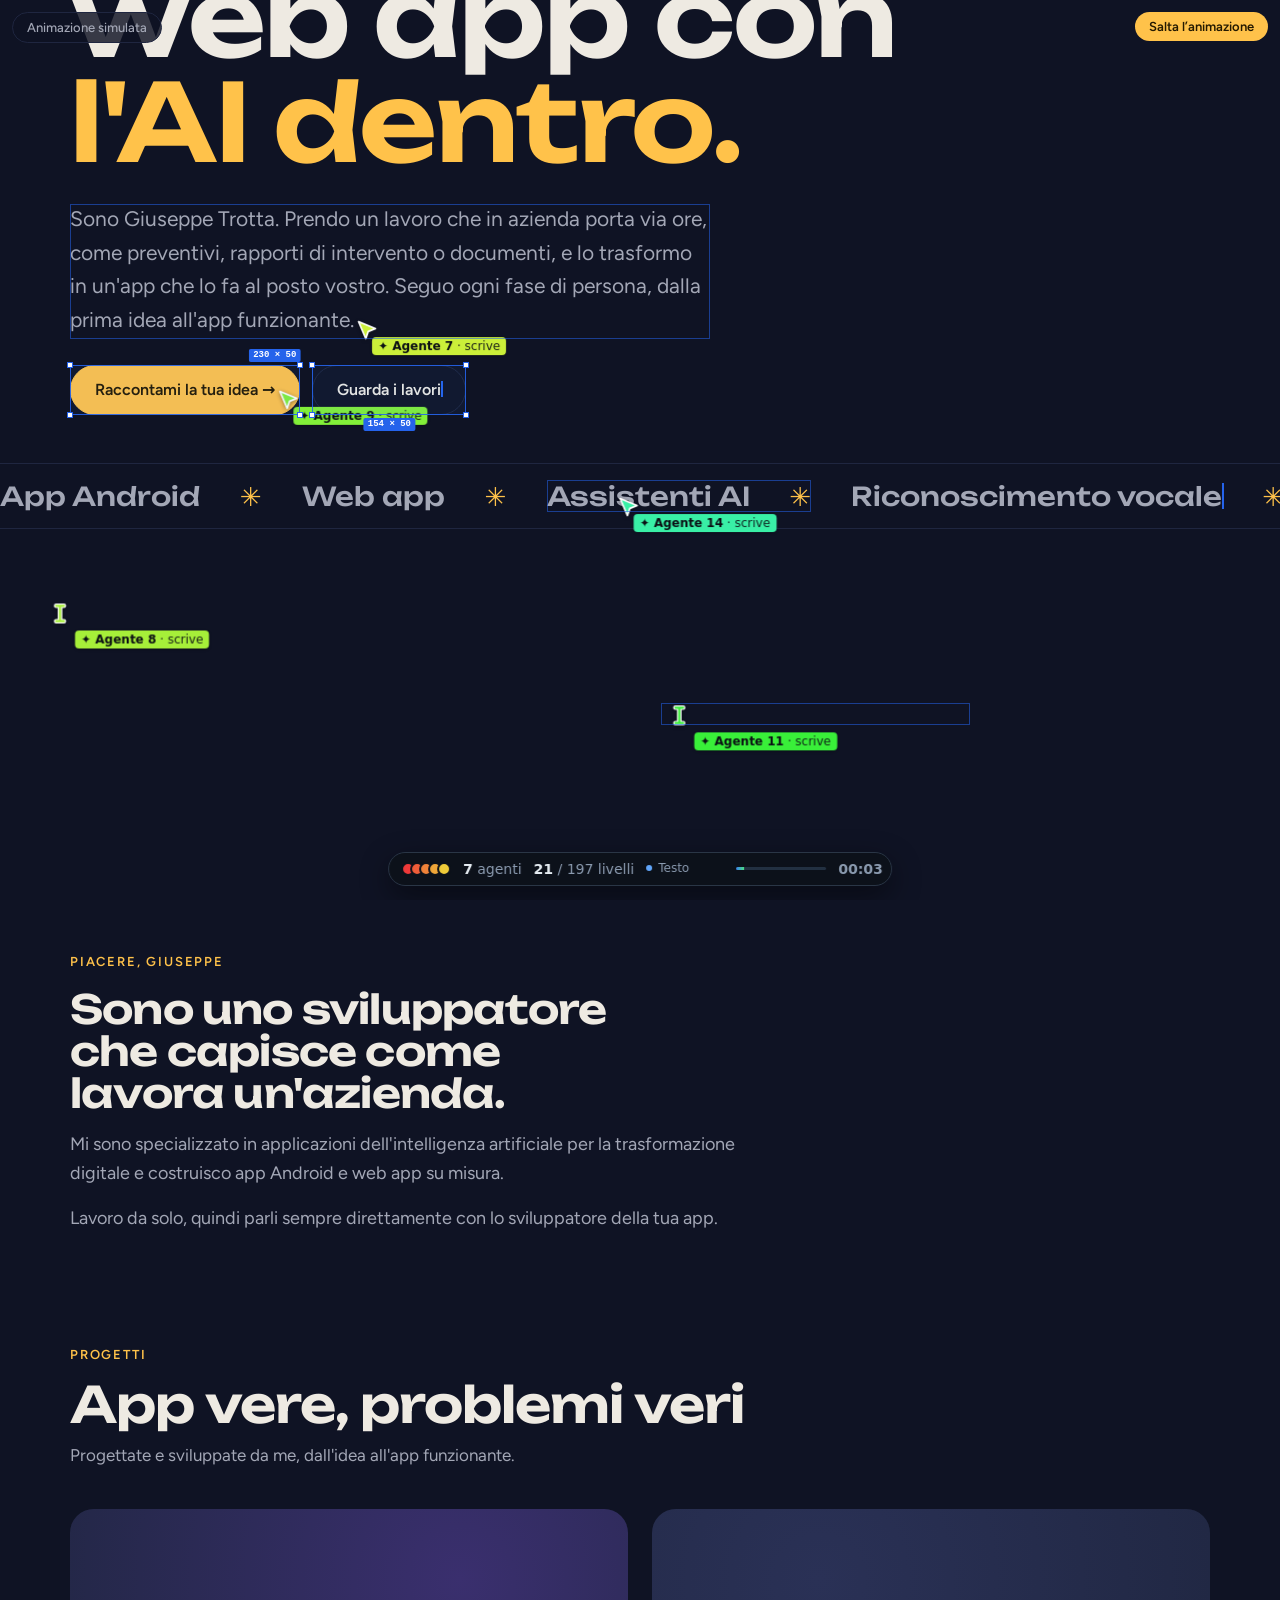
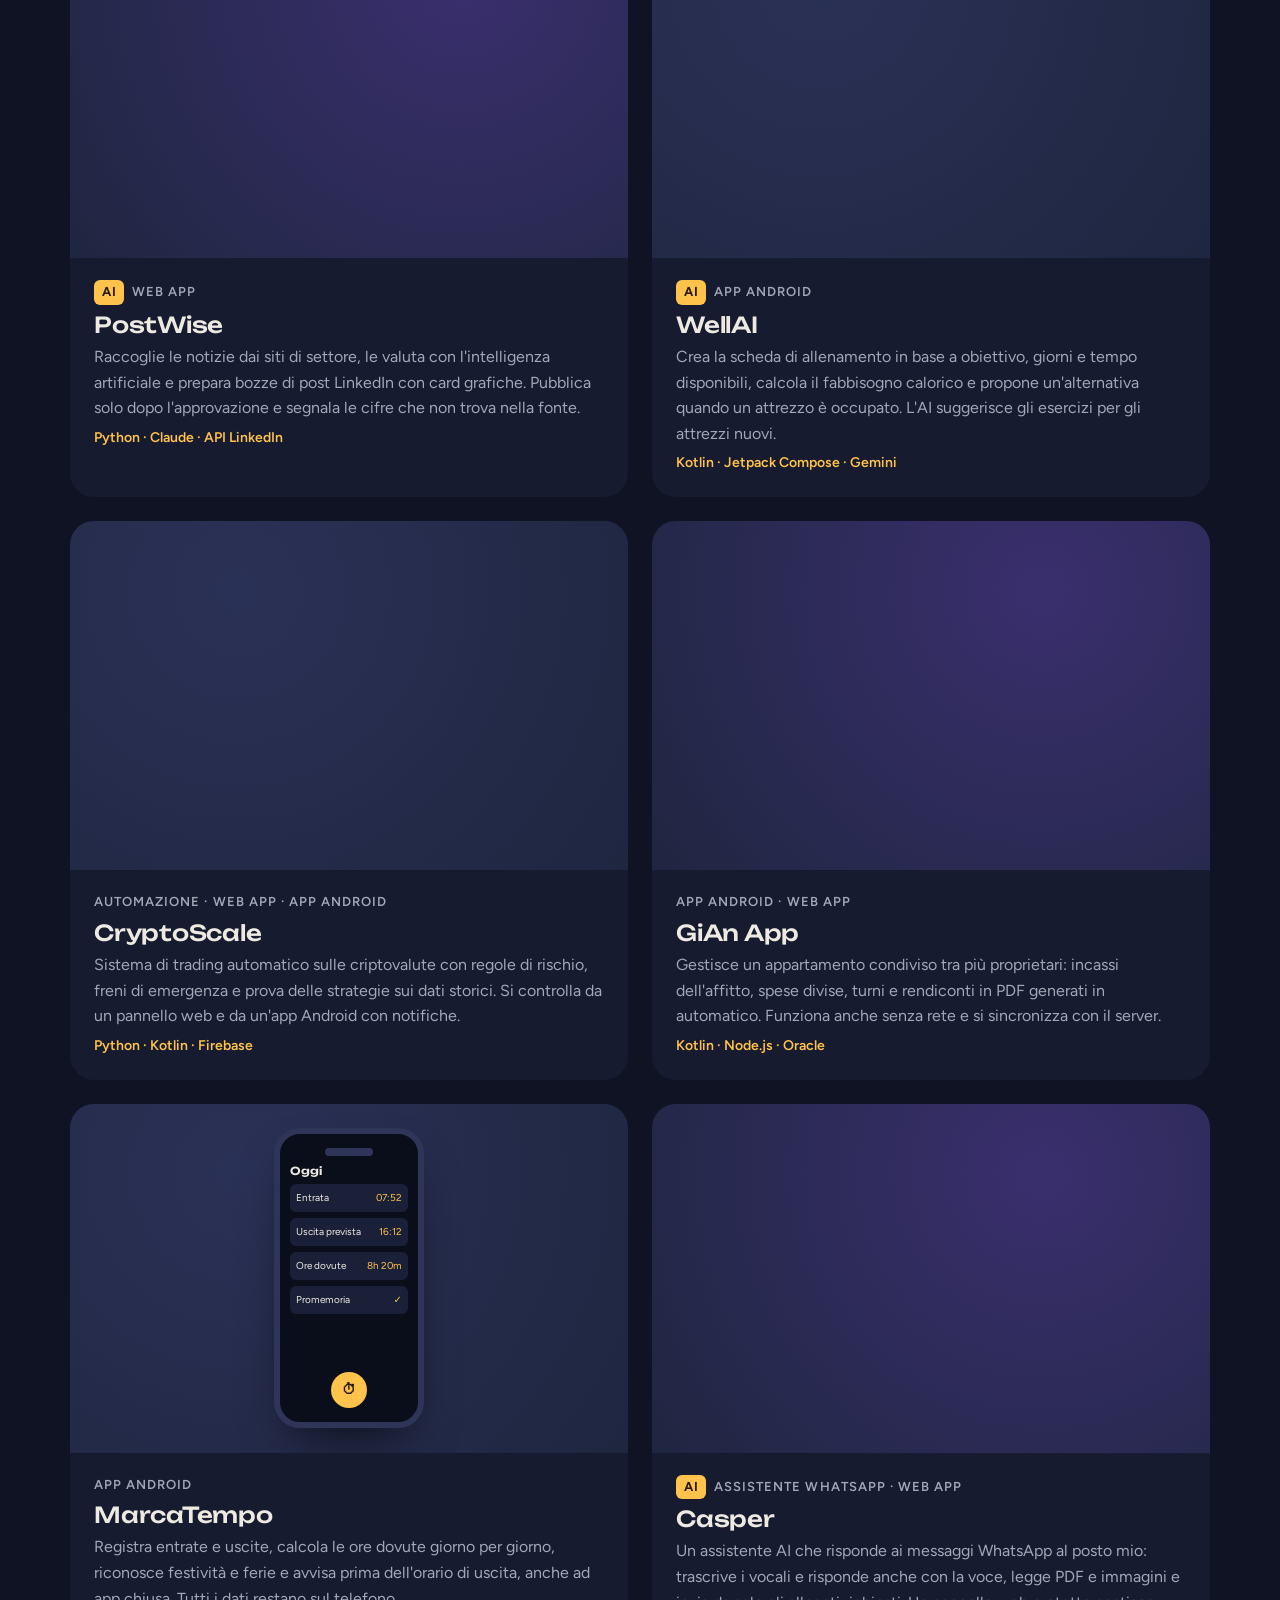
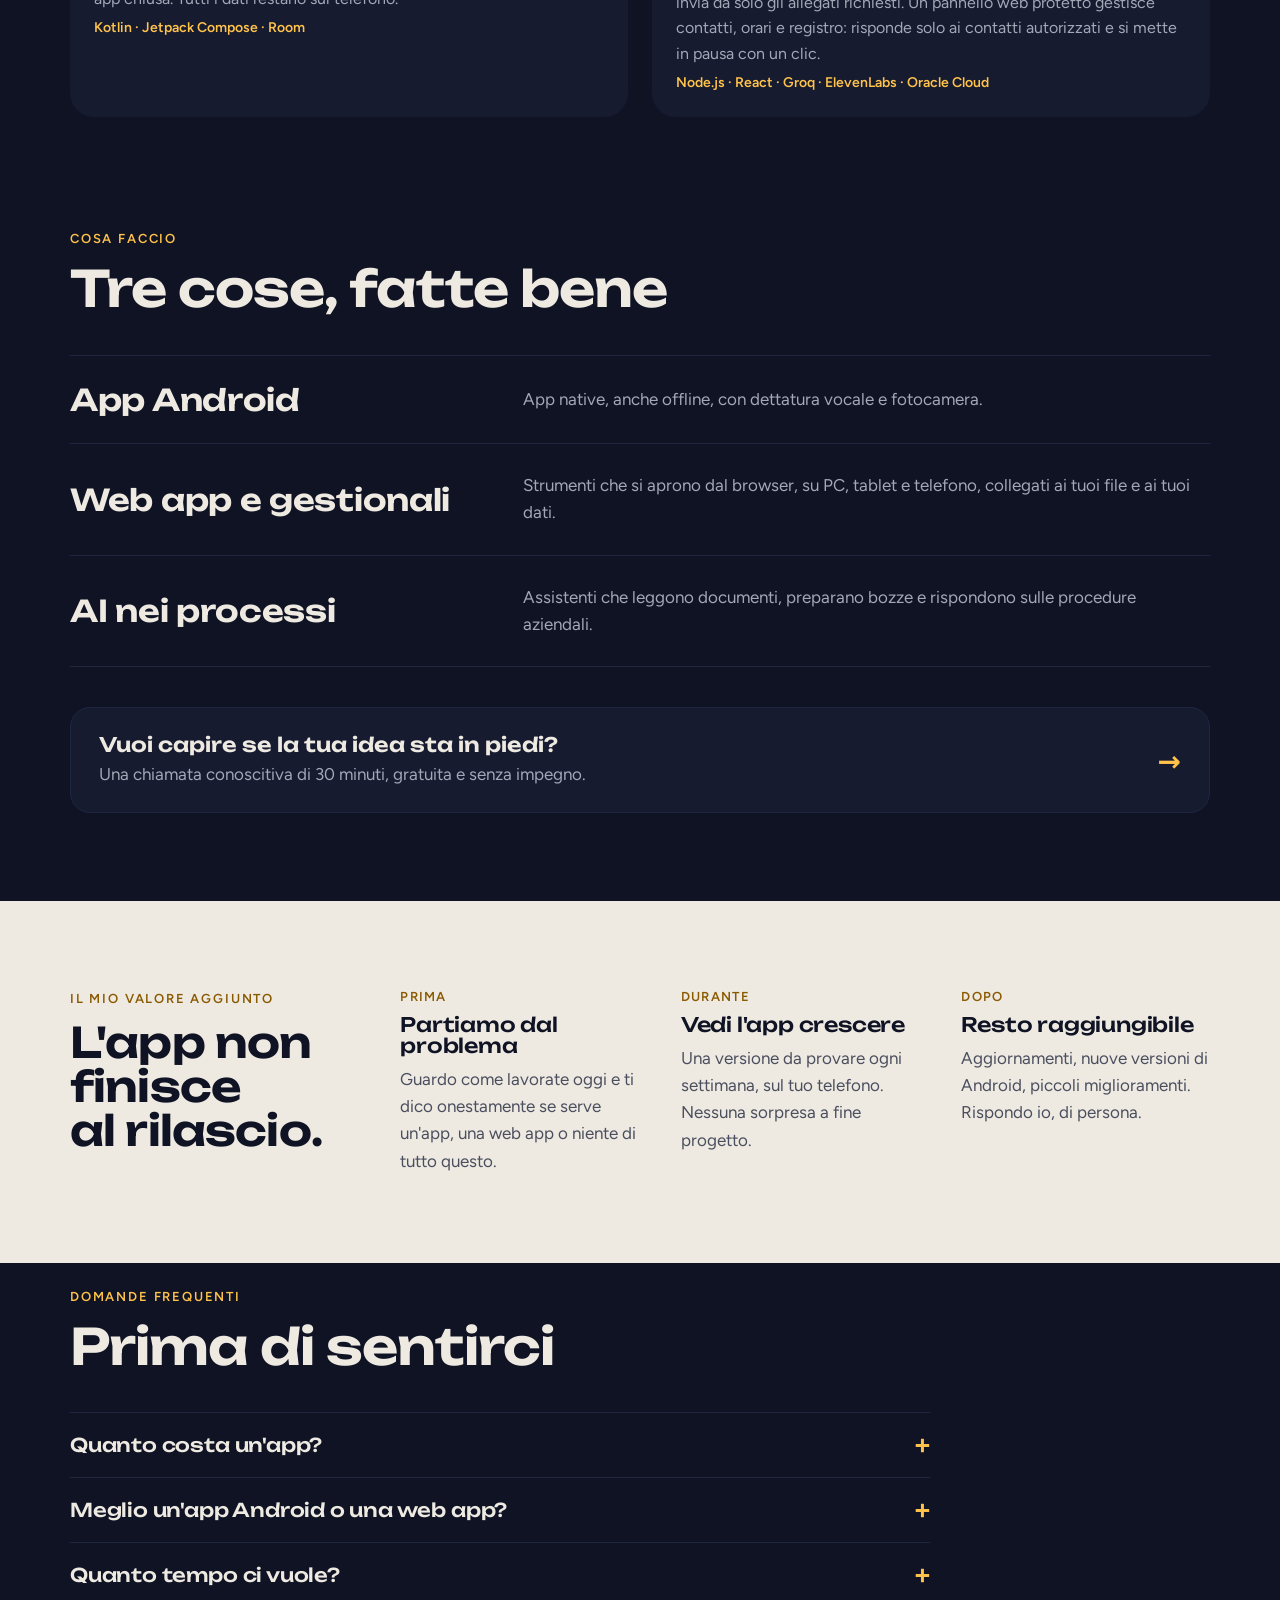
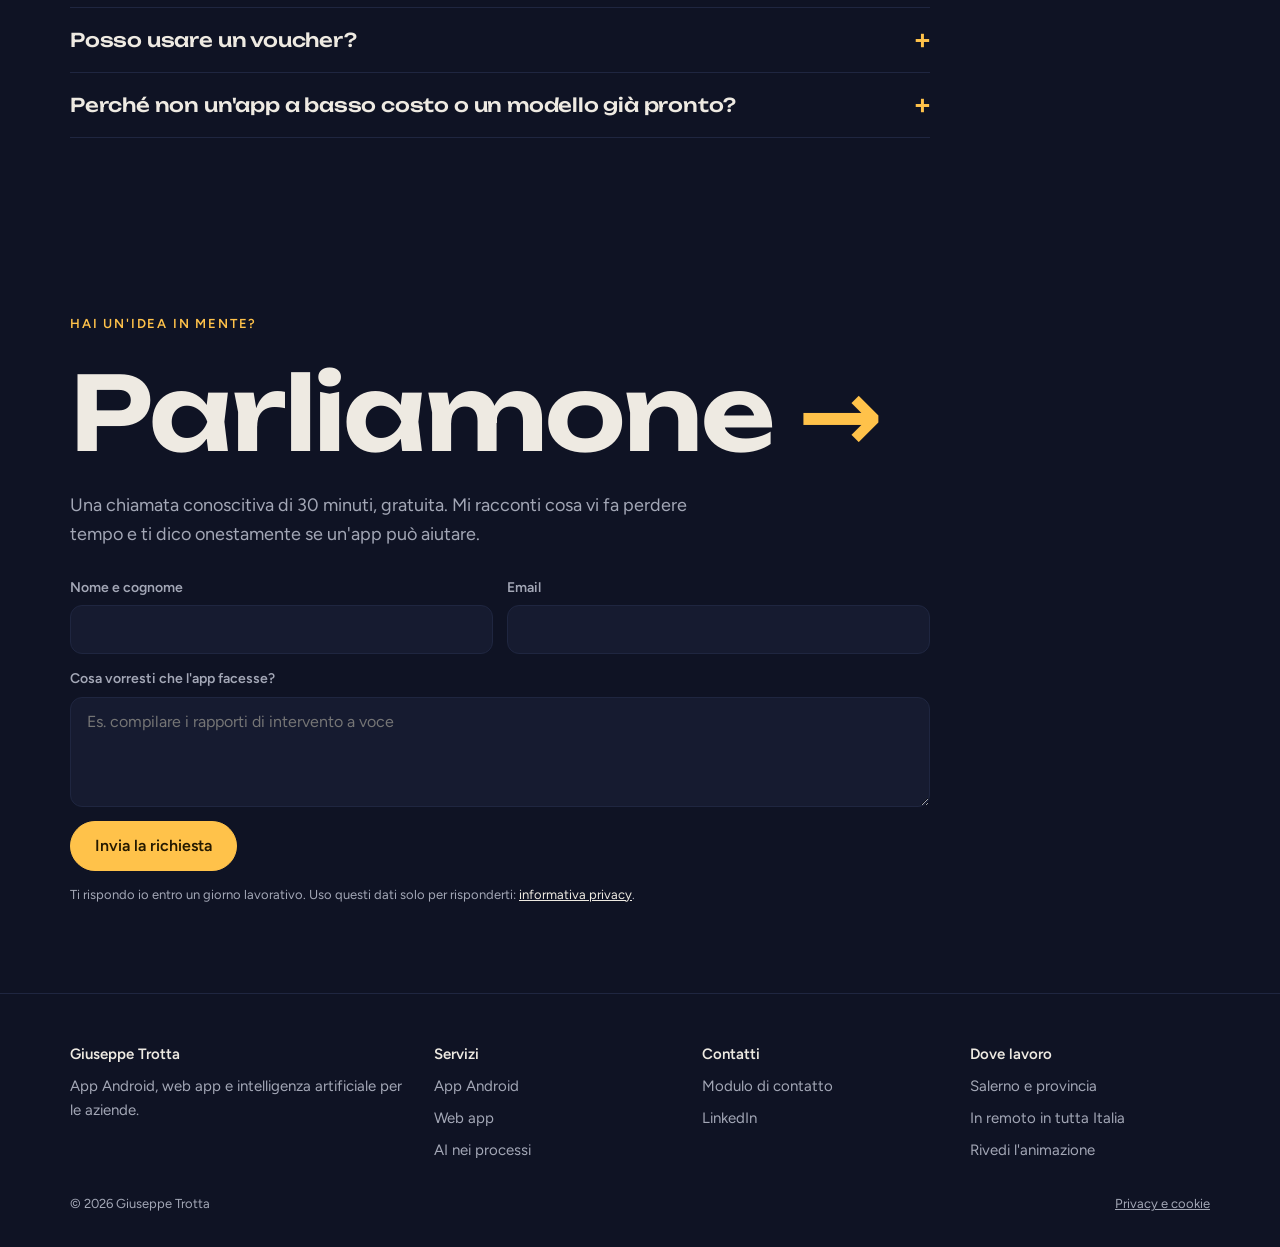
==== index.html @ be76ac75 "Favicon in PNG e .ico per Google e nome del sito nei dati strutturati Co-Authored-By: Claude Opus 5." ====
<!doctype html>
<html lang="it">
<head>
<meta charset="utf-8">
<meta name="viewport" content="width=device-width, initial-scale=1, viewport-fit=cover">
<title>Giuseppe Trotta · App Android e web app con AI · Salerno</title>
<meta name="description" content="Sviluppatore a Salerno: app Android e web app con l'intelligenza artificiale per aziende e PMI. Preventivi, rapporti e documenti in automatico. Chiamata gratuita.">
<link rel="canonical" href="https://giuseppetrotta82.github.io/">
<meta property="og:type" content="website">
<meta property="og:locale" content="it_IT">
<meta property="og:url" content="https://giuseppetrotta82.github.io/">
<meta property="og:site_name" content="Giuseppe Trotta">
<meta property="og:title" content="Giuseppe Trotta · App Android e web app con l'AI dentro">
<meta property="og:description" content="Trasformo un lavoro che in azienda porta via ore in un'app che lo fa al posto vostro. Dalla prima idea all'app funzionante.">
<meta property="og:image" content="https://giuseppetrotta82.github.io/img/anteprima-social.jpg">
<meta property="og:image:width" content="1200">
<meta property="og:image:height" content="630">
<meta property="og:image:alt" content="Giuseppe Trotta: app Android e web app con l'AI dentro. Sviluppatore a Salerno.">
<meta name="twitter:card" content="summary_large_image">
<meta name="theme-color" content="#0f1324">
<link rel="icon" href="/favicon.ico" sizes="48x48">
<link rel="icon" href="img/favicon-96.png" sizes="96x96" type="image/png">
<link rel="icon" href="img/favicon-192.png" sizes="192x192" type="image/png">
<link rel="icon" href="img/favicon.svg" type="image/svg+xml">
<link rel="apple-touch-icon" href="img/apple-touch-icon.png">
<link rel="preload" href="fonts/unbounded-latin.woff2" as="font" type="font/woff2" crossorigin>
<link rel="preload" href="fonts/figtree-latin.woff2" as="font" type="font/woff2" crossorigin>
<link rel="stylesheet" href="style.css">
<script>
  // Statistiche anonime con Umami, senza cookie. Solo sul sito pubblicato e mai nella copia
  // della pagina dentro l'animazione BuildReel, che altrimenti conterebbe ogni visita due volte.
  if (window.self === window.top) {
    var u = document.createElement('script');
    u.defer = true;
    u.src = 'https://cloud.umami.is/script.js';
    u.setAttribute('data-website-id', '0dba3a65-884b-463e-ad48-1e24ae9fd32e');
    u.setAttribute('data-domains', 'giuseppetrotta82.github.io');
    u.setAttribute('data-exclude-search', 'true');
    document.head.appendChild(u);
  }
</script>
<script type="application/ld+json">
{
  "@context": "https://schema.org",
  "@type": "WebSite",
  "name": "Giuseppe Trotta",
  "alternateName": ["giuseppetrotta", "Giuseppe Trotta · App Android e web app con AI"],
  "url": "https://giuseppetrotta82.github.io/"
}
</script>
<script type="application/ld+json">
{
  "@context": "https://schema.org",
  "@type": "ProfessionalService",
  "name": "Giuseppe Trotta",
  "url": "https://giuseppetrotta82.github.io/",
  "image": "https://giuseppetrotta82.github.io/img/anteprima-social.jpg",
  "description": "Sviluppo di app Android e web app con intelligenza artificiale per aziende e PMI.",
  "founder": { "@type": "Person", "name": "Giuseppe Trotta", "jobTitle": "Sviluppatore di app e specialista in applicazioni dell'intelligenza artificiale" },
  "address": { "@type": "PostalAddress", "addressLocality": "Salerno", "addressRegion": "SA", "addressCountry": "IT" },
  "sameAs": ["https://www.linkedin.com/in/giuseppe-trotta-0851b6442"],
  "areaServed": "IT",
  "knowsLanguage": "it"
}
</script>
</head>
<body>
<script>
  // BuildReel: alla prima visita la pagina viene "costruita" davanti al visitatore da agenti AI simulati,
  // poi l'animazione si dissolve e resta la pagina vera. Una volta per sessione; mai dentro l'animazione stessa.
  (function () {
    if (window.self !== window.top) return;
    var replay = location.hash === '#costruzione';
    try { if (!replay && sessionStorage.getItem('br-visto')) return; } catch (e) {}
    if (!replay && window.matchMedia && matchMedia('(prefers-reduced-motion: reduce)').matches) return;
    try { sessionStorage.setItem('br-visto', '1'); } catch (e) {}
    var box = document.createElement('div');
    box.className = 'br-intro';
    box.innerHTML = '<iframe src="assets/buildreel.html" title="Animazione simulata: costruzione della pagina" tabindex="-1" aria-hidden="true"></iframe>'
      + '<span class="br-intro-note">Animazione simulata</span>'
      + '<button type="button" class="br-intro-skip" data-umami-event="Animazione saltata">Salta l’animazione</button>';
    document.body.appendChild(box);
    document.documentElement.classList.add('intro-on');
    window.brIntroOpen = true;
    var closed = false;
    function close() {
      if (closed) return;
      closed = true;
      box.classList.add('out');
      document.documentElement.classList.remove('intro-on');
      setTimeout(function () { box.remove(); }, 700);
      window.brIntroOpen = false;
      dispatchEvent(new Event('br-intro-closed'));
      if (location.hash === '#costruzione') history.replaceState(null, '', location.pathname);
    }
    box.querySelector('.br-intro-skip').addEventListener('click', close);
    addEventListener('keydown', function (e) { if (e.key === 'Escape') close(); });
    addEventListener('message', function (e) {
      if (e.origin === location.origin && e.data === 'buildreel:done') {
        if (window.umami) umami.track('Animazione vista fino alla fine');
        setTimeout(close, 900);
      }
    });
    setTimeout(close, 60000);
  })();
</script>
<a class="skip" href="#contenuto">Vai al contenuto</a>

<header class="top"><div class="wrap">
  <a class="logo" href="./">giuseppe<span>trotta</span></a>
  <nav aria-label="Sezioni"><a href="#chi-sono">Chi sono</a><a href="#lavori">Lavori</a><a href="#servizi">Servizi</a><a href="#domande">Domande</a></nav>
  <a class="btn btn-sun" href="#contatti" data-umami-event="Clic Parliamone in testata">Parliamone</a>
</div></header>

<main id="contenuto">
<section class="hero">
  <div class="wrap">
    <p class="role">Sviluppatore di app e specialista in applicazioni dell'AI</p>
    <h1>App Android e web app con <em>l'AI dentro.</em></h1>
    <p class="lead">Sono Giuseppe Trotta. Prendo un lavoro che in azienda porta via ore, come preventivi, rapporti di intervento o documenti, e lo trasformo in un'app che lo fa al posto vostro. Seguo ogni fase di persona, dalla prima idea all'app funzionante.</p>
    <div class="actions">
      <a class="btn btn-sun" href="#contatti" data-umami-event="Clic Raccontami la tua idea">Raccontami la tua idea →</a>
      <a class="btn" href="#lavori" data-umami-event="Clic Guarda i lavori">Guarda i lavori</a>
    </div>
  </div>
  <div class="ticker">
    <ul aria-label="Competenze">
      <li>App Android</li><li>Web app</li><li>Assistenti AI</li><li>Riconoscimento vocale</li><li>Lettura documenti</li><li>Automazioni</li>
      <li aria-hidden="true">App Android</li><li aria-hidden="true">Web app</li><li aria-hidden="true">Assistenti AI</li><li aria-hidden="true">Riconoscimento vocale</li><li aria-hidden="true">Lettura documenti</li><li aria-hidden="true">Automazioni</li>
    </ul>
  </div>
</section>

<section id="chi-sono" style="padding-top:48px"><div class="wrap hello">
  <div class="hello-text">
    <span class="kicker">Piacere, Giuseppe</span>
    <h2>Sono uno sviluppatore che capisce come lavora un'azienda.</h2>
    <p>Mi sono specializzato in applicazioni dell'intelligenza artificiale per la trasformazione digitale e costruisco app Android e web app su misura.</p>
    <p>Lavoro da solo, quindi parli sempre direttamente con lo sviluppatore della tua app.</p>
  </div>
</div></section>

<section id="lavori" style="padding-top:24px"><div class="wrap">
  <div class="head">
    <div><span class="kicker">Progetti</span><h2>App vere, problemi veri</h2><p>Progettate e sviluppate da me, dall'idea all'app funzionante.</p></div>
  </div>
  <div class="works">
    <article class="work">
      <div class="stage v"><img class="shot square" src="img/progetti/postwise.jpg" width="720" height="720" alt="Card per un post LinkedIn generata da PostWise" loading="lazy"></div>
      <div class="work-body"><span class="cat"><b>AI</b>Web app</span><h3>PostWise</h3><p>Raccoglie le notizie dai siti di settore, le valuta con l'intelligenza artificiale e prepara bozze di post LinkedIn con card grafiche. Pubblica solo dopo l'approvazione e segnala le cifre che non trova nella fonte.</p><span class="tech">Python · Claude · API LinkedIn</span></div>
    </article>
    <article class="work">
      <div class="stage"><img class="shot phone-shot" src="img/progetti/wellai.jpg" width="540" height="1136" alt="Schermata principale dell'app WellAI con il prossimo allenamento" loading="lazy"></div>
      <div class="work-body"><span class="cat"><b>AI</b>App Android</span><h3>WellAI</h3><p>Crea la scheda di allenamento in base a obiettivo, giorni e tempo disponibili, calcola il fabbisogno calorico e propone un'alternativa quando un attrezzo è occupato. L'AI suggerisce gli esercizi per gli attrezzi nuovi.</p><span class="tech">Kotlin · Jetpack Compose · Gemini</span></div>
    </article>
    <article class="work">
      <div class="stage"><img class="shot phone-shot" src="img/progetti/cryptoscale.jpg" width="540" height="849" alt="Pannello di CryptoScale con le criptovalute monitorate" loading="lazy"></div>
      <div class="work-body"><span class="cat">Automazione · Web app · App Android</span><h3>CryptoScale</h3><p>Sistema di trading automatico sulle criptovalute con regole di rischio, freni di emergenza e prova delle strategie sui dati storici. Si controlla da un pannello web e da un'app Android con notifiche.</p><span class="tech">Python · Kotlin · Firebase</span></div>
    </article>
    <article class="work">
      <div class="stage v"><img class="shot square logo-shot" src="img/progetti/gian.jpg" width="600" height="600" alt="Logo di GiAn App" loading="lazy"></div>
      <div class="work-body"><span class="cat">App Android · Web app</span><h3>GiAn App</h3><p>Gestisce un appartamento condiviso tra più proprietari: incassi dell'affitto, spese divise, turni e rendiconti in PDF generati in automatico. Funziona anche senza rete e si sincronizza con il server.</p><span class="tech">Kotlin · Node.js · Oracle</span></div>
    </article>
    <article class="work">
      <!-- DA COMPLETARE: sostituire il telefono disegnato con una schermata reale (senza nomi di aziende) -->
      <div class="stage">
        <div class="phone" aria-hidden="true">
          <span class="bar"></span>
          <div class="screen"><span class="t">Oggi</span><div class="row">Entrata <i>07:52</i></div><div class="row">Uscita prevista <i>16:12</i></div><div class="row">Ore dovute <i>8h 20m</i></div><div class="row">Promemoria <i>✓</i></div></div>
          <span class="mic">⏱</span>
        </div>
      </div>
      <div class="work-body"><span class="cat">App Android</span><h3>MarcaTempo</h3><p>Registra entrate e uscite, calcola le ore dovute giorno per giorno, riconosce festività e ferie e avvisa prima dell'orario di uscita, anche ad app chiusa. Tutti i dati restano sul telefono.</p><span class="tech">Kotlin · Jetpack Compose · Room</span></div>
    </article>
    <article class="work">
      <div class="stage v"><img class="shot landscape" src="img/progetti/casper.jpg" width="854" height="640" alt="Casper, una sfera bianca con gli occhi, sopra uno smartphone con una chat WhatsApp aperta" loading="lazy"></div>
      <div class="work-body"><span class="cat"><b>AI</b>Assistente WhatsApp · Web app</span><h3>Casper</h3><p>Un assistente AI che risponde ai messaggi WhatsApp al posto mio: trascrive i vocali e risponde anche con la voce, legge PDF e immagini e invia da solo gli allegati richiesti. Un pannello web protetto gestisce contatti, orari e registro: risponde solo ai contatti autorizzati e si mette in pausa con un clic.</p><span class="tech">Node.js · React · Groq · ElevenLabs · Oracle Cloud</span></div>
    </article>
  </div>
</div></section>

<section id="servizi" style="padding-top:24px"><div class="wrap">
  <div class="head"><div><span class="kicker">Cosa faccio</span><h2>Tre cose, fatte bene</h2></div></div>
  <div class="services">
    <div class="service"><h3>App Android</h3><p>App native, anche offline, con dettatura vocale e fotocamera.</p></div>
    <div class="service"><h3>Web app e gestionali</h3><p>Strumenti che si aprono dal browser, su PC, tablet e telefono, collegati ai tuoi file e ai tuoi dati.</p></div>
    <div class="service"><h3>AI nei processi</h3><p>Assistenti che leggono documenti, preparano bozze e rispondono sulle procedure aziendali.</p></div>
  </div>
  <a class="offer" href="#contatti" data-umami-event="Clic chiamata conoscitiva">
    <div><strong>Vuoi capire se la tua idea sta in piedi?</strong><span>Una chiamata conoscitiva di 30 minuti, gratuita e senza impegno.</span></div>
    <span class="arrow" aria-hidden="true">→</span>
  </a>
</div></section>

<section class="support"><div class="wrap support-grid">
  <div><span class="kicker">Il mio valore aggiunto</span><h2>L'app non finisce al rilascio.</h2></div>
  <div><span class="when">Prima</span><h3>Partiamo dal problema</h3><p>Guardo come lavorate oggi e ti dico onestamente se serve un'app, una web app o niente di tutto questo.</p></div>
  <div><span class="when">Durante</span><h3>Vedi l'app crescere</h3><p>Una versione da provare ogni settimana, sul tuo telefono. Nessuna sorpresa a fine progetto.</p></div>
  <div><span class="when">Dopo</span><h3>Resto raggiungibile</h3><p>Aggiornamenti, nuove versioni di Android, piccoli miglioramenti. Rispondo io, di persona.</p></div>
</div></section>

<section id="domande" style="padding-top:24px"><div class="wrap">
  <div class="head"><div><span class="kicker">Domande frequenti</span><h2>Prima di sentirci</h2></div></div>
  <div class="faq">
    <details><summary>Quanto costa un'app?</summary><p>Dipende da cosa deve fare. Dopo la prima chiamata ricevi un preventivo scritto, a prezzo fisso, e si può partire da una versione piccola su un solo processo.</p></details>
    <details><summary>Meglio un'app Android o una web app?</summary><p>Se serve lavorare senza rete o usare spesso fotocamera, microfono o GPS, conviene l'app Android. Se basta aprirla da PC e telefono, una web app costa meno e non passa dagli store. Lo decidiamo insieme alla prima chiamata.</p></details>
    <details><summary>Quanto tempo ci vuole?</summary><p>Una prima versione da provare arriva di solito in 3-6 settimane. Ogni settimana ricevi un aggiornamento da installare.</p></details>
    <details><summary>Posso usare un voucher?</summary><p>In molti casi consulenza e sviluppo digitale rientrano nei voucher della Camera di Commercio. Verifichiamo insieme il bando della tua provincia.</p></details>
    <details><summary>Perché non un'app a basso costo o un modello già pronto?</summary><p>I modelli pronti vanno bene per i casi generici. Quando l'app deve seguire il vostro modo di lavorare, il vostro listino e i vostri documenti, conviene costruirla su misura e partire in piccolo.</p></details>
  </div>
</div></section>

<section class="final" id="contatti"><div class="wrap">
  <span class="kicker">Hai un'idea in mente?</span>
  <h2>Parliamone <span aria-hidden="true">→</span></h2>
  <p class="intro">Una chiamata conoscitiva di 30 minuti, gratuita. Mi racconti cosa vi fa perdere tempo e ti dico onestamente se un'app può aiutare.</p>
  <!-- Il modulo è inviato a Web3Forms, che inoltra il messaggio via email -->
  <form id="modulo" action="https://api.web3forms.com/submit" method="post">
    <input type="hidden" name="access_key" value="7eb8530e-3413-431f-84c1-29afe6f0026f">
    <input type="hidden" name="subject" value="Nuova richiesta dalla landing">
    <input type="hidden" name="from_name" value="Landing Giuseppe Trotta">
    <input type="hidden" name="redirect" id="redirect" value="">
    <label for="nome">Nome e cognome<input id="nome" name="nome" autocomplete="name" maxlength="120" required></label>
    <label for="email">Email<input id="email" name="email" type="email" autocomplete="email" maxlength="200" required></label>
    <label class="full" for="idea">Cosa vorresti che l'app facesse?<textarea id="idea" name="idea" maxlength="1500" placeholder="Es. compilare i rapporti di intervento a voce" required></textarea></label>
    <input class="trap" type="checkbox" name="botcheck" tabindex="-1" autocomplete="off" aria-hidden="true">
    <div class="actions full">
      <button class="btn btn-sun" type="submit" data-umami-event="Clic Invia la richiesta">Invia la richiesta</button>
    </div>
    <p class="fine full">Ti rispondo io entro un giorno lavorativo. Uso questi dati solo per risponderti: <a href="privacy.html">informativa privacy</a>.</p>
  </form>
  <script>
    // Dopo l'invio Web3Forms riporta alla pagina di ringraziamento dello stesso sito (serve un indirizzo completo)
    document.getElementById('redirect').value = new URL('grazie.html', location.href).href;
  </script>
</div></section>
</main>

<footer><div class="wrap">
  <div class="foot">
    <div><b>Giuseppe Trotta</b><span>App Android, web app e intelligenza artificiale per le aziende.</span></div>
    <div><b>Servizi</b><a href="#servizi">App Android</a><a href="#servizi">Web app</a><a href="#servizi">AI nei processi</a></div>
    <div><b>Contatti</b><a href="#contatti">Modulo di contatto</a><a href="https://www.linkedin.com/in/giuseppe-trotta-0851b6442" rel="noopener" data-umami-event="Clic LinkedIn">LinkedIn</a></div>
    <div><b>Dove lavoro</b><span>Salerno e provincia</span><span>In remoto in tutta Italia</span><a href="./#costruzione" id="rivedi" data-umami-event="Rivedi animazione">Rivedi l'animazione</a></div>
  </div>
  <div class="legal"><span>© 2026 Giuseppe Trotta</span><span><a href="privacy.html">Privacy e cookie</a></span></div>
</div></footer>
<script>
  // Foto dei progetti: quando arrivano sullo schermo si caricano da pixellate a nitide, una dopo l'altra,
  // da sinistra a destra e riga per riga (l'ordine delle schede nella pagina). Senza JavaScript, con il
  // movimento ridotto o dentro l'animazione BuildReel le foto sono semplicemente visibili.
  (function () {
    if (window.self !== window.top || !('IntersectionObserver' in window)) return;
    if (window.matchMedia && matchMedia('(prefers-reduced-motion: reduce)').matches) return;
    var imgs = [].slice.call(document.querySelectorAll('.works .stage img'));
    imgs.forEach(function (img) { img.classList.add('px-wait'); });
    var STEPS = [24, 14, 8, 4, 2], STEP_MS = 110, GAP_MS = 380;
    var seen = new Set(), next = 0, lastStart = 0;

    function pixelIn(img) {
      var ready = img.complete && img.naturalWidth ? Promise.resolve() : (img.decode ? img.decode().catch(function () {}) : Promise.resolve());
      ready.then(function () {
        var w = img.offsetWidth, h = img.offsetHeight, cs = getComputedStyle(img);
        var c = document.createElement('canvas');
        c.className = 'px-canvas';
        c.width = w; c.height = h;
        c.style.left = img.offsetLeft + 'px'; c.style.top = img.offsetTop + 'px';
        c.style.width = w + 'px'; c.style.height = h + 'px';
        c.style.borderRadius = cs.borderRadius;
        img.parentNode.appendChild(c);
        var ctx = c.getContext('2d'), px = function (k) { return parseFloat(cs[k]) || 0; };
        var bx = px('borderLeftWidth'), by = px('borderTopWidth'), ix = bx + px('paddingLeft'), iy = by + px('paddingTop');
        var iw = w - ix - px('borderRightWidth') - px('paddingRight'), ih = h - iy - px('borderBottomWidth') - px('paddingBottom');
        var bg = cs.backgroundColor, clear = /rgba\(0, 0, 0, 0\)|transparent/.test(bg);
        var small = document.createElement('canvas'), sctx = small.getContext('2d');
        function frame(block) {
          small.width = Math.max(1, Math.round(iw / block)); small.height = Math.max(1, Math.round(ih / block));
          sctx.drawImage(img, 0, 0, small.width, small.height);
          ctx.clearRect(0, 0, w, h);
          if (bx || by) { ctx.fillStyle = cs.borderTopColor; ctx.fillRect(0, 0, w, h); }
          ctx.fillStyle = clear ? '#0a0d1a' : bg;
          ctx.fillRect(bx, by, w - bx - px('borderRightWidth'), h - by - px('borderBottomWidth'));
          ctx.imageSmoothingEnabled = false;
          ctx.drawImage(small, ix, iy, iw, ih);
        }
        STEPS.forEach(function (b, k) { setTimeout(function () { frame(b); }, k * STEP_MS); });
        setTimeout(function () {
          img.classList.remove('px-wait');
          c.classList.add('px-out');
          setTimeout(function () { c.remove(); }, 400);
        }, STEPS.length * STEP_MS);
      });
    }

    // Una foto parte solo dopo quelle che la precedono, a distanza di GAP_MS l'una dall'altra
    function pump() {
      while (next < imgs.length && seen.has(imgs[next])) {
        var img = imgs[next++], at = Math.max(Date.now(), lastStart + GAP_MS);
        lastStart = at;
        setTimeout(pixelIn.bind(null, img), at - Date.now());
      }
    }
    function start() {
      var io = new IntersectionObserver(function (entries) {
        entries.forEach(function (e) {
          if (!e.isIntersecting) return;
          // Una foto vista fa partire anche quelle prima di lei, rimaste sopra
          for (var k = 0; k <= imgs.indexOf(e.target); k++) seen.add(imgs[k]);
          io.unobserve(e.target);
        });
        pump();
      }, { threshold: .35 });
      imgs.forEach(function (img) { io.observe(img); });
    }
    if (window.brIntroOpen) addEventListener('br-intro-closed', start, { once: true }); else start();
  })();
</script>
<script>
  // "Rivedi l'animazione" nel footer: ricarica la pagina con l'animazione
  document.getElementById('rivedi').addEventListener('click', function (e) {
    e.preventDefault();
    location.hash = 'costruzione';
    location.reload();
  });
</script>
</body>
</html>
---- style.css ----
/* Giuseppe Trotta · landing "Officina app": fondo blu notte, titolo enorme, lavori come telefoni e browser disegnati */

@font-face {
  font-family: "Unbounded";
  src: url("fonts/unbounded-latin.woff2") format("woff2");
  font-weight: 500 700;
  font-display: swap;
}
@font-face {
  font-family: "Figtree";
  src: url("fonts/figtree-latin.woff2") format("woff2");
  font-weight: 400 700;
  font-display: swap;
}

:root {
  --night: #0f1324;
  --night-2: #161b30;
  --night-3: #1f2640;
  --bone: #eeeae2;
  --dim: #a3a7b6;
  --sun: #ffc24a;
  --sun-ink: #241900;
  --violet: #8b7cff;
  --display: "Unbounded", "Segoe UI", system-ui, sans-serif;
  --body: "Figtree", "Segoe UI", system-ui, sans-serif;
  color-scheme: dark;
}
* { box-sizing: border-box; }
html { scroll-behavior: smooth; }
body { margin: 0; background: var(--night); color: var(--bone); font: 17px/1.6 var(--body); }
img { max-width: 100%; height: auto; }
a { color: inherit; }
:focus-visible { outline: 2px solid var(--sun); outline-offset: 3px; }
.skip { position: absolute; left: 12px; top: -60px; background: var(--sun); color: var(--sun-ink); padding: 10px 16px; border-radius: 8px; font-weight: 600; z-index: 10; }
.skip:focus { top: 12px; }
.wrap { max-width: 1180px; margin: 0 auto; padding-left: max(20px, env(safe-area-inset-left, 0px)); padding-right: max(20px, env(safe-area-inset-right, 0px)); }
h1, h2, h3 { font-family: var(--display); font-weight: 600; line-height: 1.05; text-wrap: balance; margin: 0; letter-spacing: -.02em; }
h2 { font-size: clamp(30px, 5vw, 50px); }
h3 { font-size: 20px; font-weight: 500; letter-spacing: -.01em; }
p { margin: 0; }
.kicker { font-size: 13px; font-weight: 600; letter-spacing: .14em; text-transform: uppercase; color: var(--sun); }
section { padding-block: 88px; }
.head { display: flex; justify-content: space-between; align-items: end; gap: 20px; flex-wrap: wrap; margin-bottom: 40px; }
.head > div { display: grid; gap: 12px; max-width: 720px; }
.head p { color: var(--dim); }

/* Testata */
header.top .wrap { display: flex; justify-content: space-between; align-items: center; gap: 16px; padding-block: 20px; }
.logo { font: 600 18px var(--display); text-decoration: none; letter-spacing: -.02em; }
.logo span { color: var(--sun); }
nav { display: flex; gap: 26px; font-weight: 500; }
nav a { text-decoration: none; color: var(--dim); }
nav a:hover { color: var(--bone); }
@media (max-width: 820px) { nav { display: none; } }
.btn { display: inline-flex; align-items: center; gap: 10px; min-height: 50px; padding: 0 24px; border-radius: 999px; font: 600 16px var(--body); text-decoration: none; cursor: pointer; border: 1.5px solid var(--night-3); background: transparent; color: var(--bone); }
.btn:hover { border-color: var(--bone); }
.btn-sun { background: var(--sun); border-color: var(--sun); color: var(--sun-ink); }
.btn-sun:hover { background: #ffd47a; border-color: #ffd47a; }
@media (max-width: 380px) {
  .logo { font-size: 16px; }
  header.top .btn { min-height: 44px; padding: 0 16px; font-size: 15px; }
}

/* Apertura */
.hero { padding-block: 48px 40px; }
.hero .wrap { display: grid; gap: 28px; }
.role { color: var(--dim); font-weight: 500; }
.hero h1 { font-size: clamp(42px, 8.4vw, 112px); line-height: .98; max-width: 14ch; }
.hero h1 em { font-style: normal; color: var(--sun); }
.hero .lead { font-size: clamp(18px, 2.2vw, 21px); color: var(--dim); max-width: 640px; }
.actions { display: flex; gap: 12px; flex-wrap: wrap; }
.ticker { margin-top: 48px; border-block: 1px solid var(--night-3); overflow: hidden; padding-block: 16px; }
.ticker ul { list-style: none; margin: 0; padding: 0; display: flex; gap: 40px; width: max-content; animation: slide 38s linear infinite; font: 500 clamp(18px, 2.4vw, 26px) var(--display); color: var(--dim); }
.ticker li::after { content: "✳"; color: var(--sun); margin-left: 40px; }
@keyframes slide { to { transform: translateX(-50%); } }
@media (prefers-reduced-motion: reduce) {
  html { scroll-behavior: auto; }
  .ticker ul { animation: none; flex-wrap: wrap; width: auto; padding-inline: 20px; }
  .ticker li[aria-hidden="true"] { display: none; }
  .work { transition: none; }
}

/* Chi sono */
.hello-text { display: grid; gap: 16px; max-width: 680px; }
.hello-text h2 { font-size: clamp(28px, 4vw, 40px); }
.hello-text p { color: var(--dim); font-size: 18px; }

/* Lavori */
.works { display: grid; grid-template-columns: repeat(2, 1fr); gap: 24px; }
@media (max-width: 820px) { .works { grid-template-columns: 1fr; } }
.work { background: var(--night-2); border-radius: 24px; overflow: hidden; display: grid; grid-template-rows: auto 1fr; min-width: 0; transition: transform .2s; }
.work:hover { transform: translateY(-4px); }
.stage { aspect-ratio: 16 / 10; max-width: 100%; display: grid; place-items: center; background: radial-gradient(circle at 30% 20%, #2a3156, var(--night-3)); padding: 20px; overflow: hidden; }
.stage.v { background: radial-gradient(circle at 70% 20%, #3a2f6e, var(--night-3)); }
.work-body { padding: 22px 24px 26px; display: grid; gap: 8px; align-content: start; }
.cat { font-size: 13px; font-weight: 600; letter-spacing: .08em; text-transform: uppercase; color: var(--dim); display: flex; gap: 8px; flex-wrap: wrap; align-items: center; }
.cat b { background: var(--sun); color: var(--sun-ink); padding: 2px 8px; border-radius: 6px; letter-spacing: .04em; }
.work h3 { font-size: 22px; }
.work p { color: var(--dim); font-size: 16px; }
.tech { font: 600 14px var(--body); color: var(--sun); }
/* Schermate reali dei progetti */
.shot { display: block; max-width: 100%; box-shadow: 0 24px 50px -20px rgba(0,0,0,.7); }
.phone-shot { width: auto; height: 100%; max-height: 300px; border-radius: 22px; border: 6px solid #2e3558; background: #0a0d1a; }
.square { width: auto; height: 100%; max-height: 260px; aspect-ratio: 1; object-fit: cover; border-radius: 16px; }
.logo-shot { background: #f6f6f6; padding: 18px; }
.landscape { width: auto; height: 100%; max-height: 260px; border-radius: 16px; }
/* Caricamento delle foto da pixellate a nitide (vedi script in fondo a index.html) */
.stage { position: relative; }
.px-wait { opacity: 0; }
.px-canvas { position: absolute; pointer-events: none; transition: opacity .35s ease-out; }
.px-canvas.px-out { opacity: 0; }
@media (max-width: 560px) {
  .stage { aspect-ratio: auto; }
  .phone-shot { height: 280px; }
  .landscape { width: min(100%, 293px); height: auto; max-height: none; }
  .square { height: 220px; }
}

/* Telefono disegnato */
.phone { width: 150px; height: 300px; max-height: 100%; border-radius: 26px; background: #0a0d1a; border: 6px solid #2e3558; padding: 14px 10px; display: grid; grid-template-rows: auto 1fr auto; gap: 8px; box-shadow: 0 24px 50px -20px rgba(0,0,0,.7); }
.phone .bar { height: 8px; width: 40%; border-radius: 4px; background: #2e3558; justify-self: center; }
.screen { display: grid; gap: 6px; align-content: start; font-size: 10px; color: var(--bone); }
.screen .t { font: 600 11px var(--display); }
.screen .row { background: #1a2038; border-radius: 6px; padding: 6px; display: flex; justify-content: space-between; gap: 4px; }
.screen .row i { font-style: normal; color: var(--sun); }
.mic { width: 36px; height: 36px; border-radius: 50%; background: var(--sun); justify-self: center; display: grid; place-items: center; color: var(--sun-ink); font-weight: 700; font-size: 14px; }
/* Browser disegnato */
.browser { width: 100%; max-width: 380px; border-radius: 12px; background: #0a0d1a; border: 1px solid #2e3558; overflow: hidden; box-shadow: 0 24px 50px -20px rgba(0,0,0,.7); }
.browser .chrome { display: flex; gap: 5px; padding: 8px 10px; background: #1a2038; }
.browser .chrome i { width: 8px; height: 8px; border-radius: 50%; background: #3a4270; }
.browser .page { padding: 14px; display: grid; gap: 8px; font-size: 11px; }
.bars { display: flex; align-items: end; gap: 6px; height: 70px; }
.bars span { flex: 1; background: var(--violet); border-radius: 3px 3px 0 0; }
.bars span:last-child { background: var(--sun); }
.kpis { display: grid; grid-template-columns: repeat(3, 1fr); gap: 6px; }
.kpis div { background: #1a2038; border-radius: 6px; padding: 6px; }
.kpis b { display: block; font: 600 13px var(--display); color: var(--bone); }
.msg { background: #1a2038; border-radius: 8px; padding: 8px; color: var(--dim); }
.msg.me { background: var(--violet); color: #fff; justify-self: end; max-width: 80%; }

/* Servizi */
.services { border-top: 1px solid var(--night-3); }
.service { display: grid; grid-template-columns: 1fr 1.6fr; gap: 24px; align-items: center; padding-block: 28px; border-bottom: 1px solid var(--night-3); }
@media (max-width: 760px) { .service { grid-template-columns: 1fr; gap: 8px; } }
.service h3 { font-size: clamp(22px, 3vw, 30px); font-weight: 600; }
.service p { color: var(--dim); }
.offer { margin-top: 40px; display: flex; justify-content: space-between; align-items: center; gap: 20px; flex-wrap: wrap; background: var(--night-2); border: 1px solid var(--night-3); border-radius: 20px; padding: 24px 28px; text-decoration: none; }
.offer strong { font: 600 20px var(--display); display: block; margin-bottom: 4px; }
.offer span { color: var(--dim); }
.offer .arrow { font: 600 28px var(--display); color: var(--sun); }
.offer:hover { border-color: var(--sun); }

/* Supporto */
.support { background: var(--bone); color: var(--night); }
.support .kicker { color: #8a5a00; }
.support-grid { display: grid; grid-template-columns: 1.2fr 1fr 1fr 1fr; gap: 32px; align-items: start; }
@media (max-width: 980px) { .support-grid { grid-template-columns: 1fr 1fr; } }
@media (max-width: 560px) { .support-grid { grid-template-columns: 1fr; } }
.support h2 { font-size: clamp(28px, 4vw, 42px); }
.support-grid > div { display: grid; gap: 10px; min-width: 0; }
.support-grid p { color: #4a4e5e; }
.when { font: 600 13px var(--body); letter-spacing: .1em; text-transform: uppercase; color: #8a5a00; }

/* Domande */
.faq { display: grid; max-width: 860px; border-top: 1px solid var(--night-3); }
details { border-bottom: 1px solid var(--night-3); padding-block: 20px; }
summary { cursor: pointer; font: 500 19px var(--display); letter-spacing: -.01em; list-style: none; display: flex; justify-content: space-between; gap: 16px; }
summary::-webkit-details-marker { display: none; }
summary::after { content: "+"; color: var(--sun); font-size: 24px; line-height: 1; }
details[open] summary::after { content: "−"; }
details p { color: var(--dim); margin-top: 12px; max-width: 70ch; }

/* Contatti */
.final .wrap { display: grid; gap: 28px; }
.final h2 { font-size: clamp(42px, 8vw, 104px); line-height: .98; }
.final h2 span { color: var(--sun); }
.final .intro { color: var(--dim); max-width: 640px; font-size: 18px; }
form { display: grid; grid-template-columns: 1fr 1fr; gap: 14px; max-width: 860px; }
@media (max-width: 640px) { form { grid-template-columns: 1fr; } }
form .full { grid-column: 1 / -1; }
label { display: grid; gap: 6px; font-size: 14px; font-weight: 600; color: var(--dim); min-width: 0; }
input, textarea { font: 16px var(--body); padding: 14px 16px; border-radius: 12px; border: 1px solid var(--night-3); background: var(--night-2); color: var(--bone); width: 100%; }
textarea { min-height: 110px; resize: vertical; }
input:focus, textarea:focus { outline: none; border-color: var(--sun); }
.trap { position: absolute; left: -9999px; width: 1px; height: 1px; overflow: hidden; }
.fine { font-size: 13px; color: var(--dim); }
.fine a { color: var(--bone); }

/* Piede */
footer { border-top: 1px solid var(--night-3); padding-block: 48px 32px; color: var(--dim); font-size: 15px; }
.foot { display: grid; grid-template-columns: 1.4fr 1fr 1fr 1fr; gap: 28px; }
@media (max-width: 860px) { .foot { grid-template-columns: 1fr 1fr; } }
@media (max-width: 480px) { .foot { grid-template-columns: 1fr; } }
.foot > div { display: grid; gap: 8px; align-content: start; min-width: 0; }
.foot b { color: var(--bone); font-weight: 600; }
.foot a { text-decoration: none; }
.foot a:hover { color: var(--sun); }
.legal { margin-top: 32px; display: flex; justify-content: space-between; gap: 12px; flex-wrap: wrap; font-size: 13px; }
.legal a:hover { color: var(--sun); }

/* Pagine di testo (privacy, grazie, errore) */
.text-page { padding-block: 48px 88px; }
.text-page .wrap { max-width: 760px; display: grid; gap: 18px; }
.text-page h1 { font-size: clamp(32px, 5vw, 52px); margin-bottom: 8px; }
.text-page h2 { font-size: 22px; margin-top: 18px; }
.text-page p, .text-page li { color: var(--dim); }
.text-page a { color: var(--bone); }

/* Animazione BuildReel alla prima visita */
html.intro-on { overflow: hidden; }
.br-intro { position: fixed; inset: 0; z-index: 100; background: var(--night); transition: opacity .6s ease; }
.br-intro iframe { display: block; width: 100%; height: 100%; border: 0; }
.br-intro.out { opacity: 0; pointer-events: none; }
.br-intro-skip, .br-intro-note { position: absolute; top: calc(12px + env(safe-area-inset-top, 0px)); padding: 7px 14px; border-radius: 999px; font: 600 13px var(--body); }
.br-intro-skip { right: max(12px, env(safe-area-inset-right, 0px)); background: var(--sun); color: var(--sun-ink); border: 0; cursor: pointer; }
.br-intro-skip:hover { background: #ffd47a; }
.br-intro-note { left: max(12px, env(safe-area-inset-left, 0px)); background: rgba(15, 19, 36, .82); color: var(--dim); border: 1px solid var(--night-3); font-weight: 500; }

/* Segnaposto da compilare prima della pubblicazione (vedi DA-COMPLETARE.md) */
.todo { justify-self: start; background: var(--sun); color: var(--sun-ink); padding: 0 4px; border-radius: 3px; }
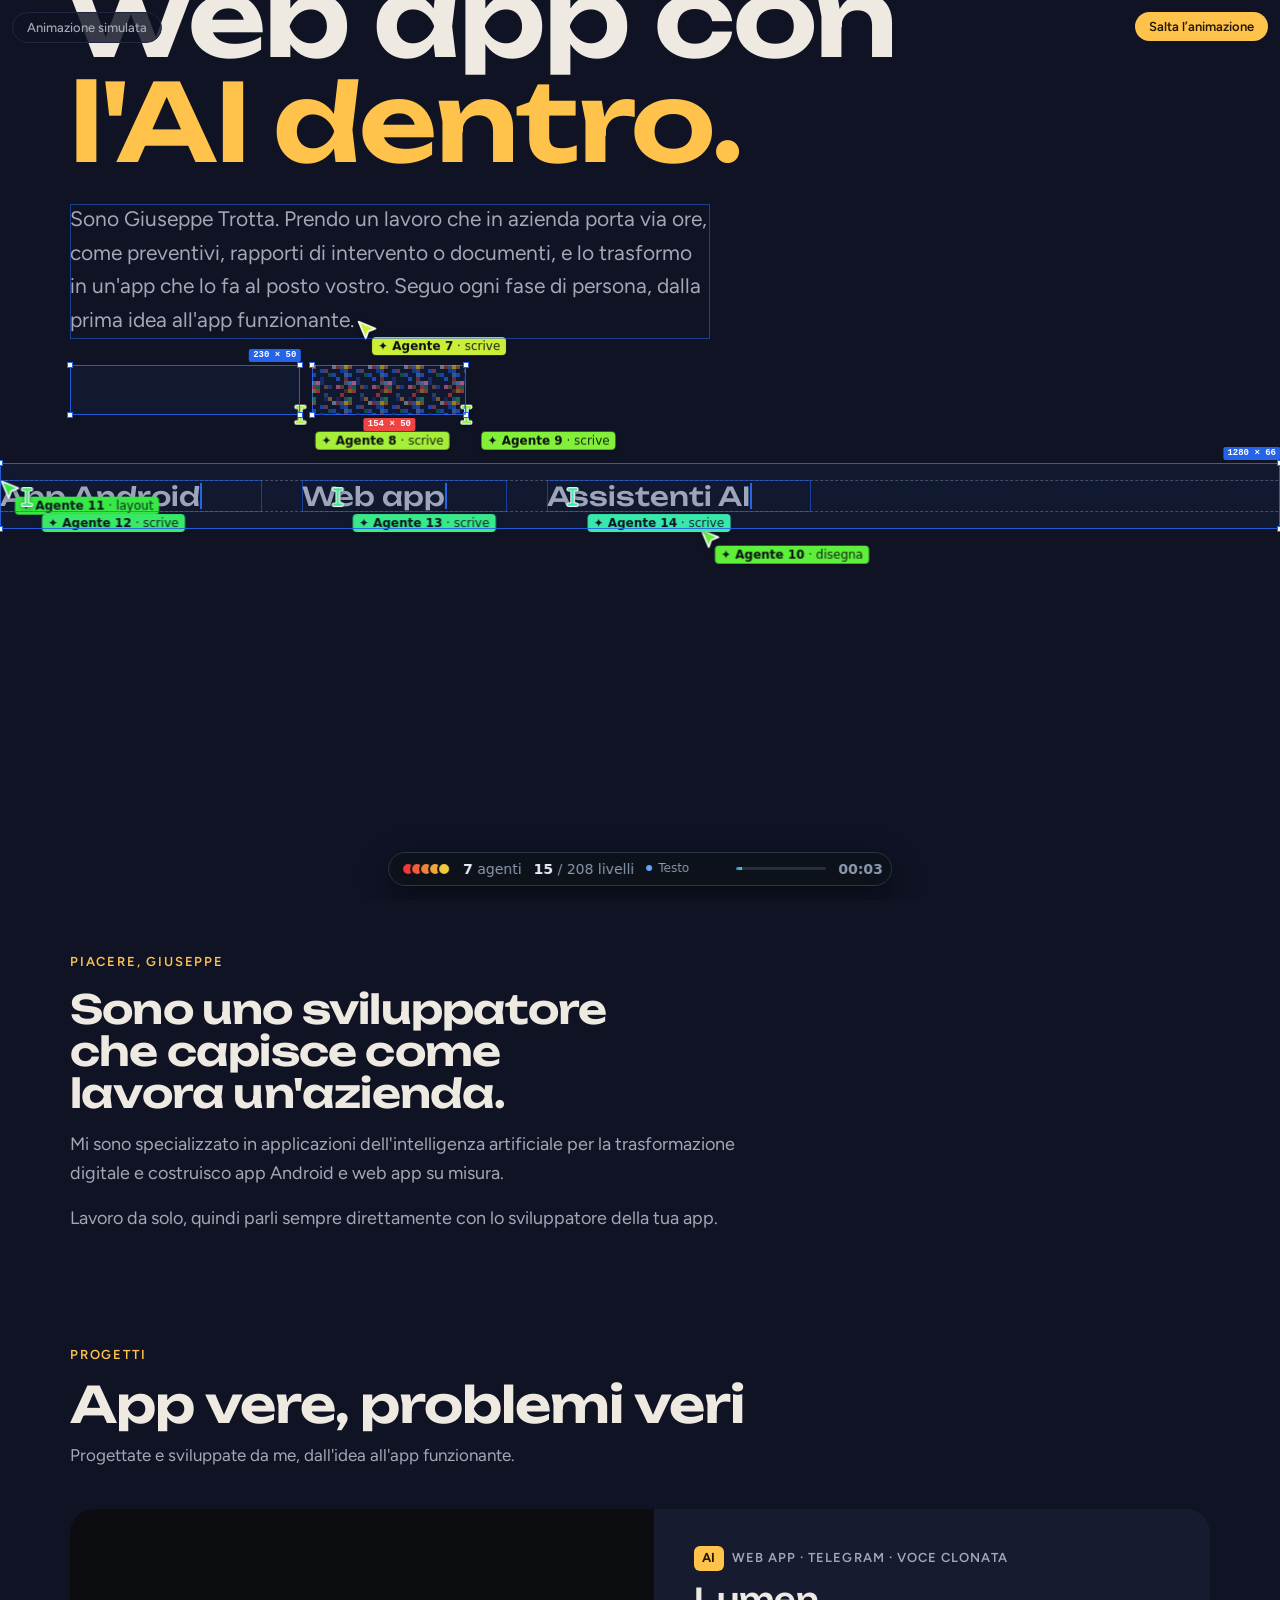
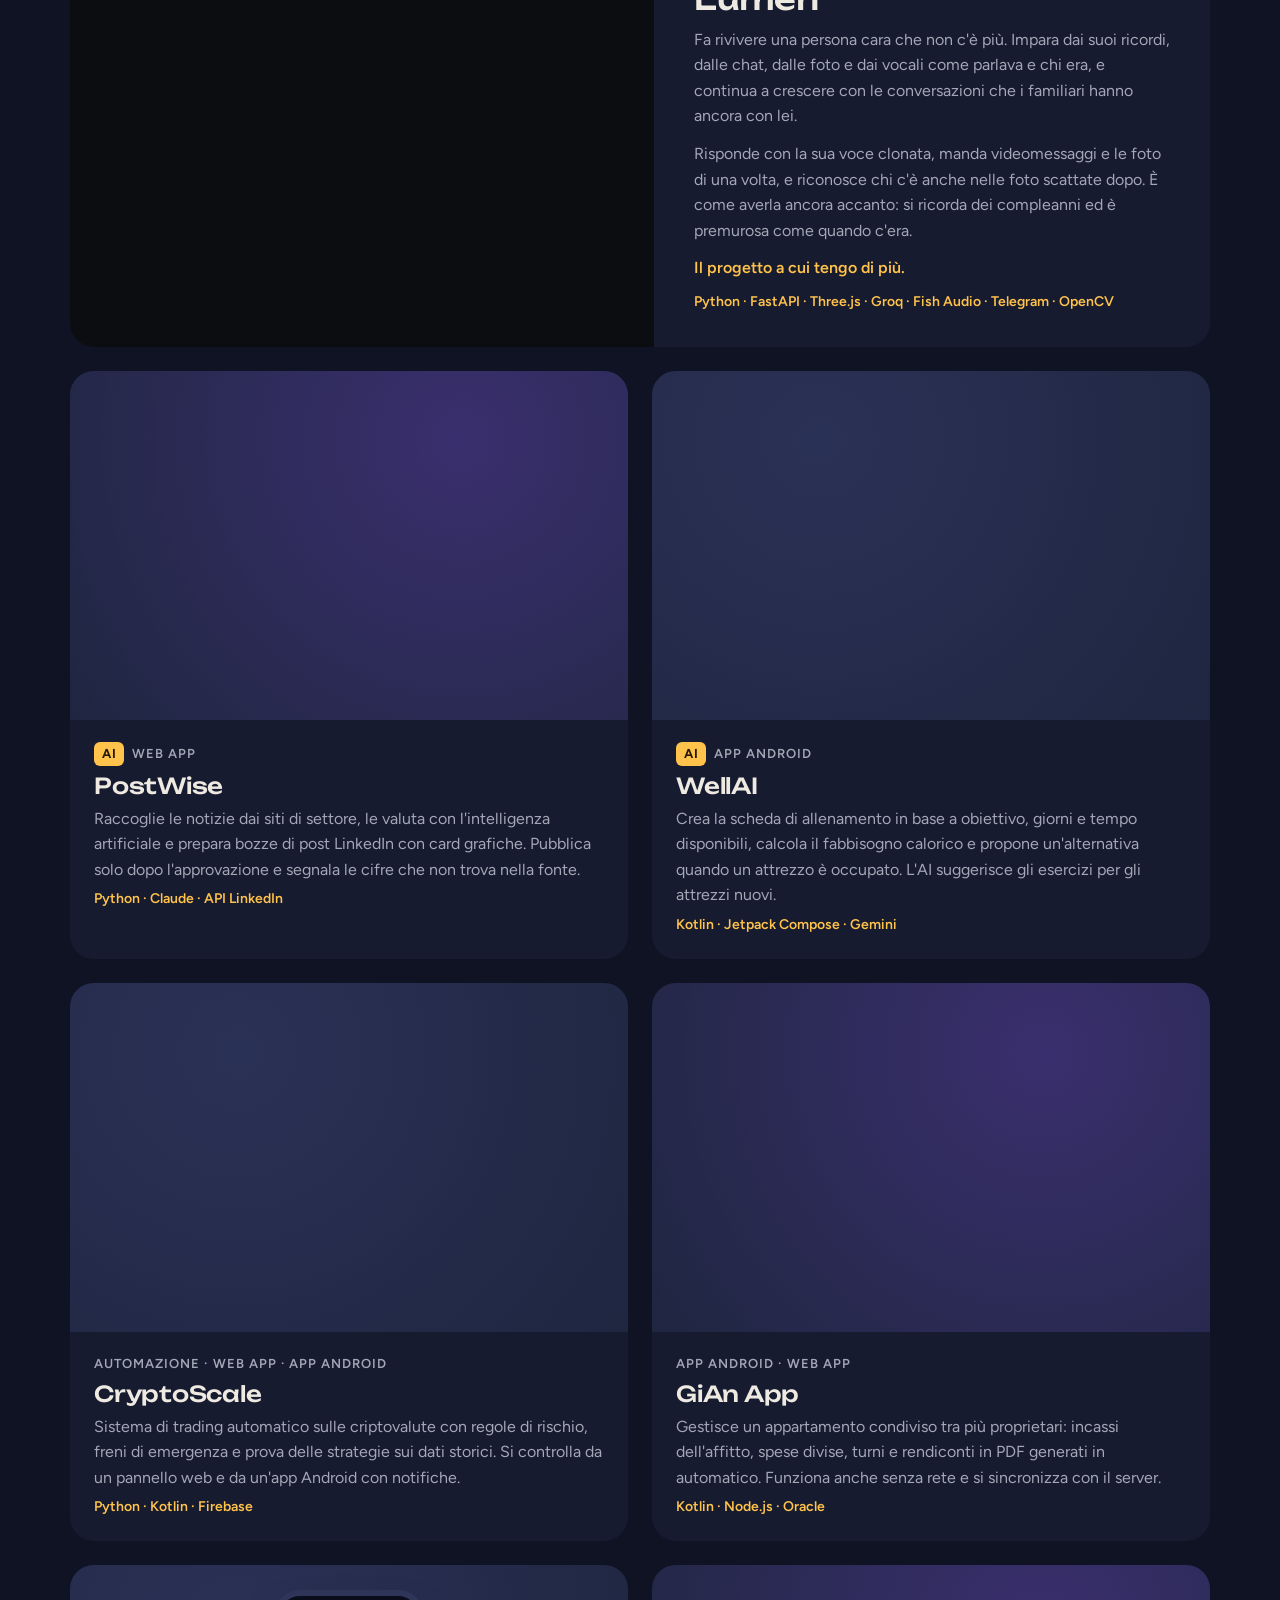
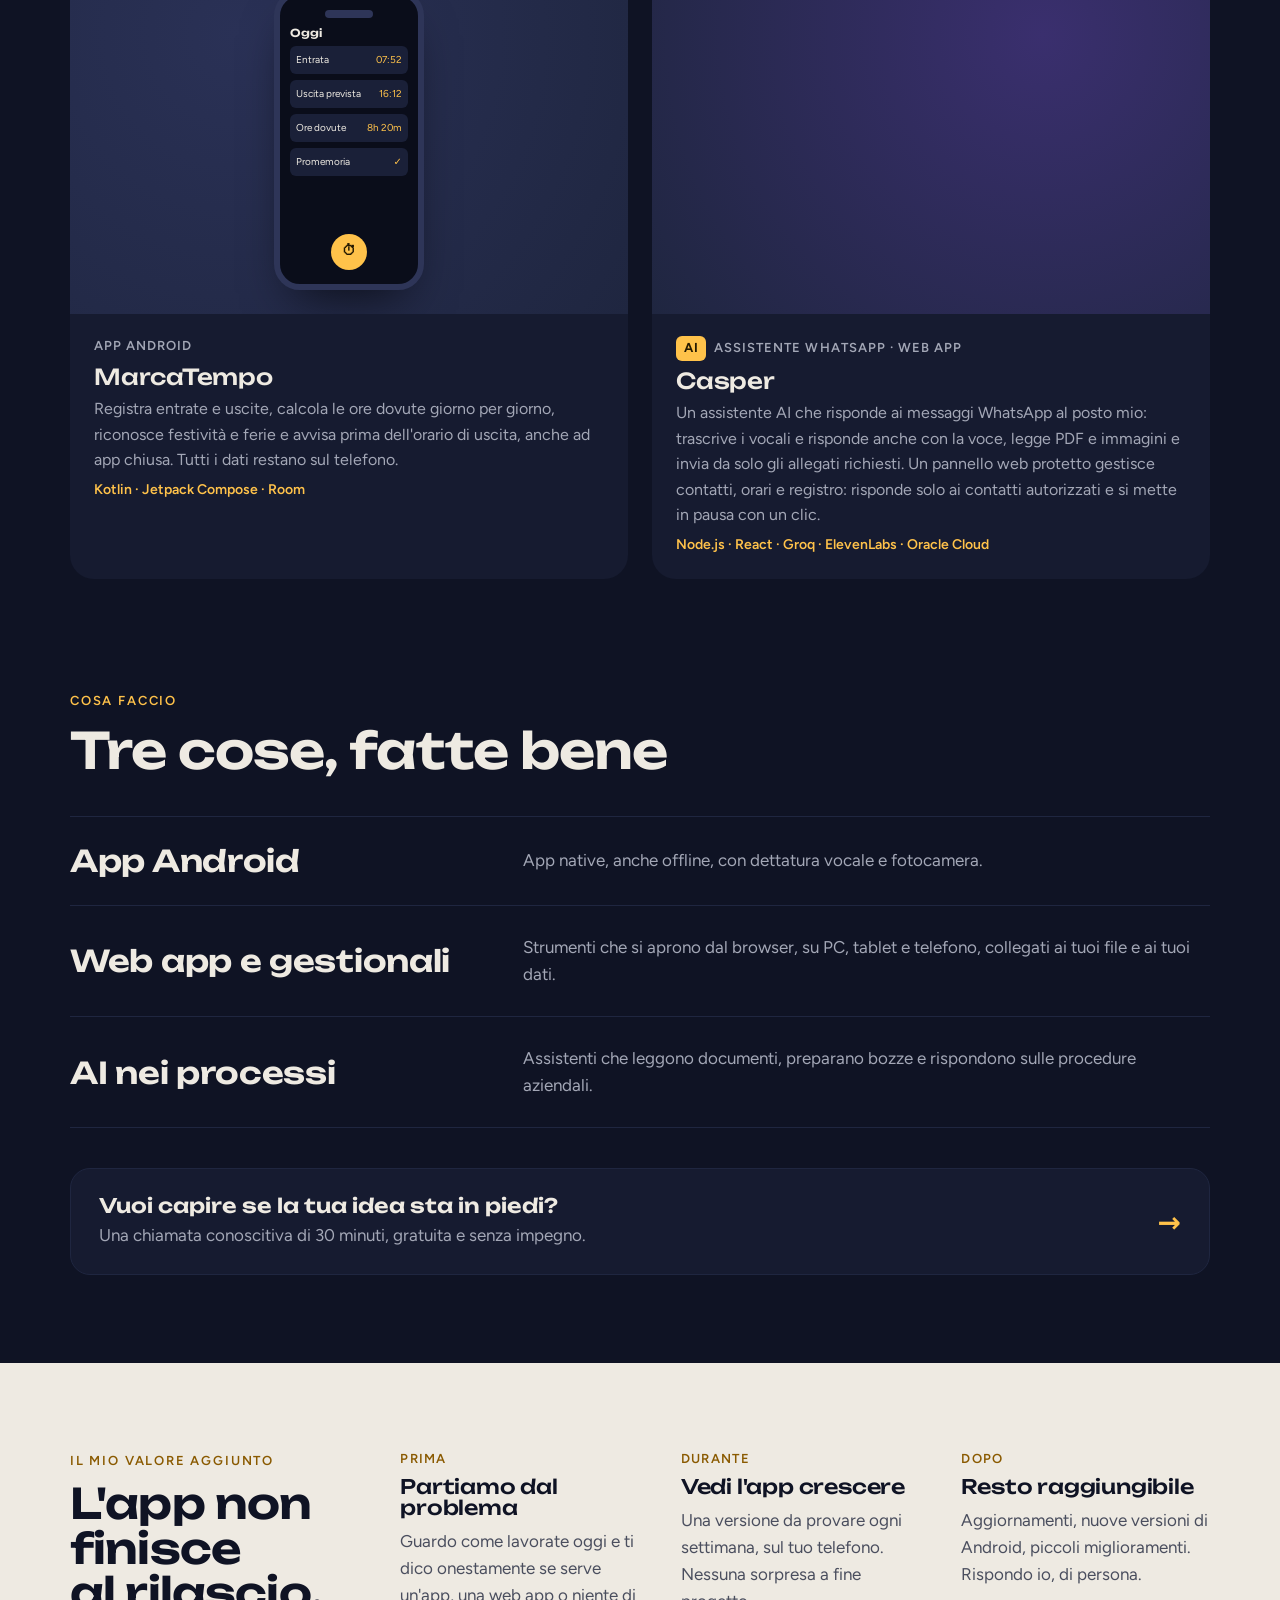
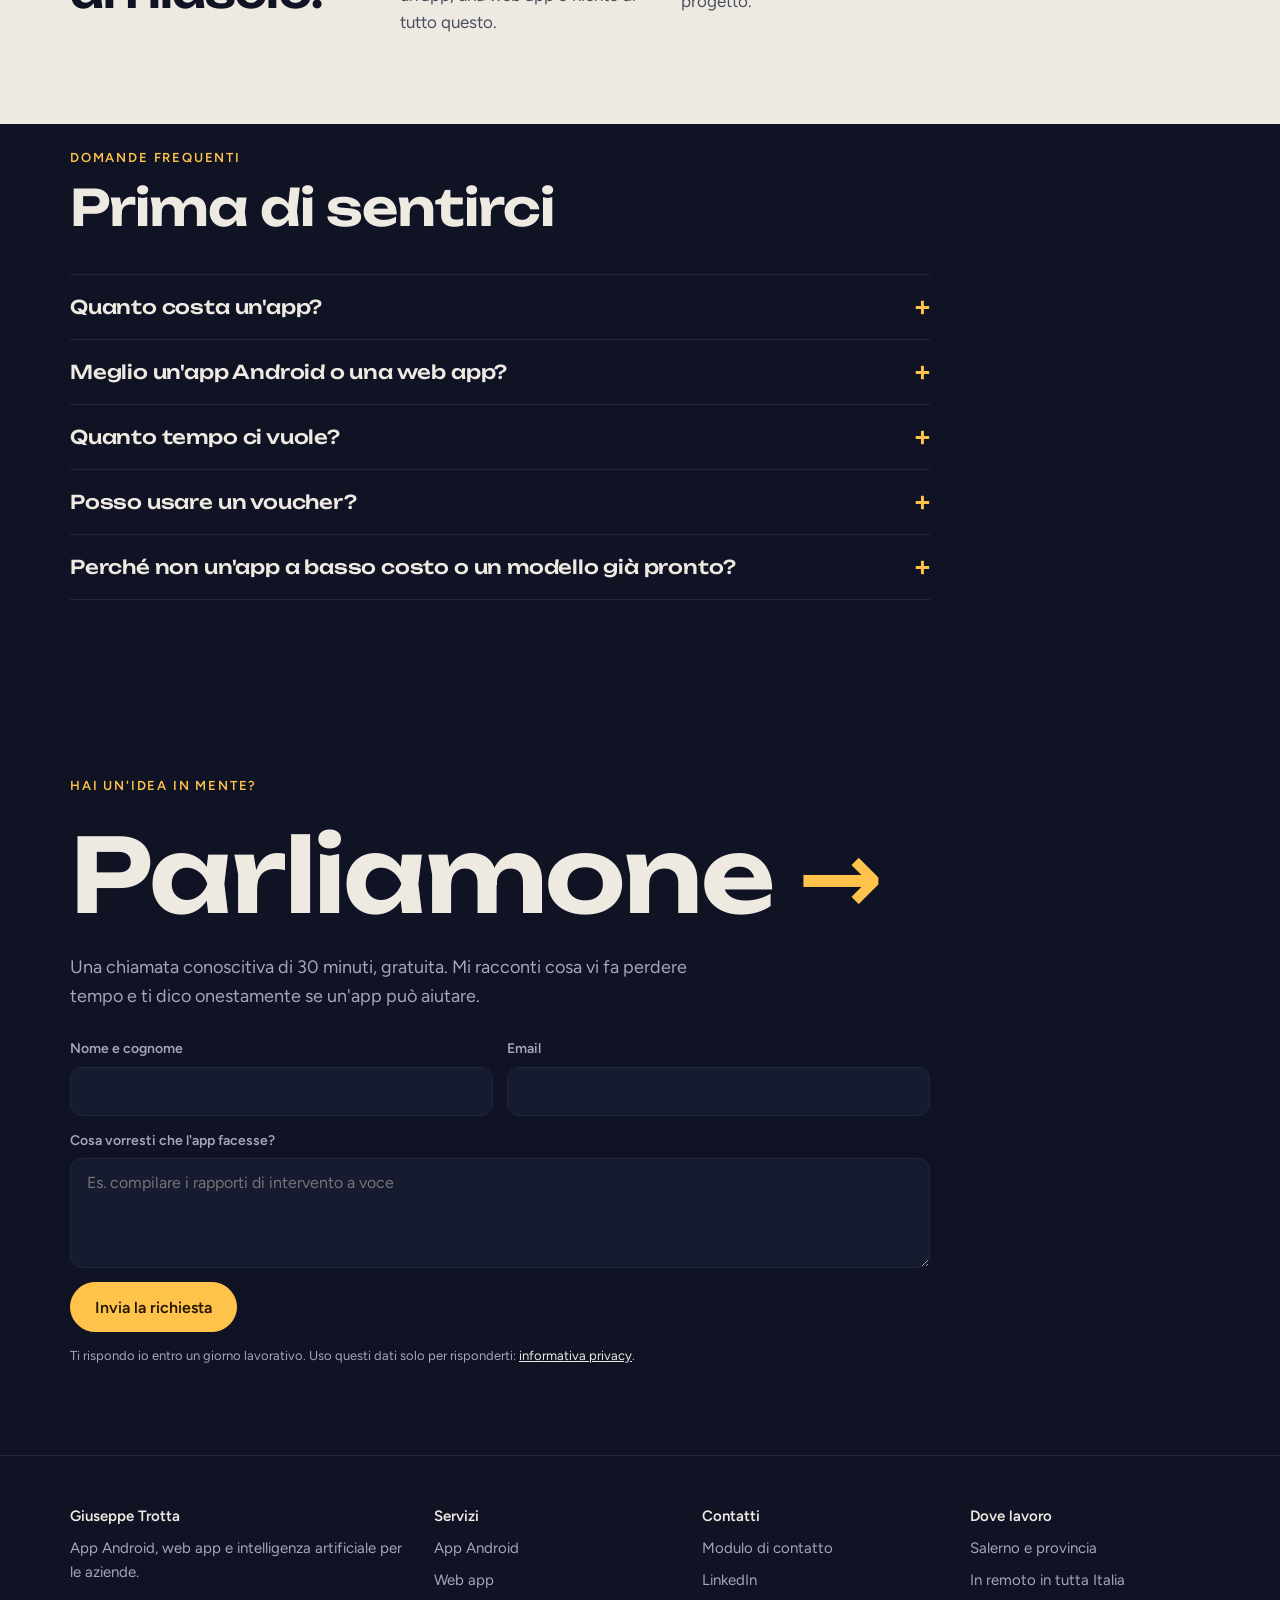
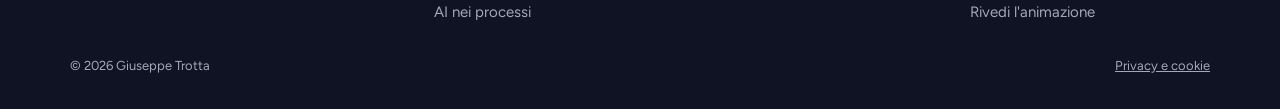
==== commit 5d142bc6: "Progetti: Lumen in evidenza come primo progetto Co-Authored-By: Claude Opus 5.5 <noreply@anthropic.c" ====
--- a/index.html
+++ b/index.html
@@ -145,6 +145,10 @@
     <div><span class="kicker">Progetti</span><h2>App vere, problemi veri</h2><p>Progettate e sviluppate da me, dall'idea all'app funzionante.</p></div>
   </div>
   <div class="works">
+    <article class="work featured">
+      <div class="stage lume"><img class="shot landscape" src="img/progetti/lumen.jpg" width="854" height="640" alt="La fiammella di Lumen davanti alla mappa dei ricordi" loading="lazy"></div>
+      <div class="work-body"><span class="cat"><b>AI</b>Web app · Telegram · Voce clonata</span><h3>Lumen</h3><p>Fa rivivere una persona cara che non c'è più. Impara dai suoi ricordi, dalle chat, dalle foto e dai vocali come parlava e chi era, e continua a crescere con le conversazioni che i familiari hanno ancora con lei.</p><p>Risponde con la sua voce clonata, manda videomessaggi e le foto di una volta, e riconosce chi c'è anche nelle foto scattate dopo. È come averla ancora accanto: si ricorda dei compleanni ed è premurosa come quando c'era.</p><p class="heart">Il progetto a cui tengo di più.</p><span class="tech">Python · FastAPI · Three.js · Groq · Fish Audio · Telegram · OpenCV</span></div>
+    </article>
     <article class="work">
       <div class="stage v"><img class="shot square" src="img/progetti/postwise.jpg" width="720" height="720" alt="Card per un post LinkedIn generata da PostWise" loading="lazy"></div>
       <div class="work-body"><span class="cat"><b>AI</b>Web app</span><h3>PostWise</h3><p>Raccoglie le notizie dai siti di settore, le valuta con l'intelligenza artificiale e prepara bozze di post LinkedIn con card grafiche. Pubblica solo dopo l'approvazione e segnala le cifre che non trova nella fonte.</p><span class="tech">Python · Claude · API LinkedIn</span></div>
--- a/style.css
+++ b/style.css
@@ -98,6 +98,18 @@
 .cat b { background: var(--sun); color: var(--sun-ink); padding: 2px 8px; border-radius: 6px; letter-spacing: .04em; }
 .work h3 { font-size: 22px; }
 .work p { color: var(--dim); font-size: 16px; }
+/* Lumen: scheda in evidenza a tutta larghezza, foto a sinistra e testo a destra */
+.work.featured { grid-column: 1 / -1; }
+.stage.lume { background: #0c0d11; padding: 0; }
+.stage.lume .landscape { width: 100%; height: 100%; max-height: none; object-fit: cover; border-radius: 0; border: 0; box-shadow: none; }
+.work.featured .heart { color: var(--sun); font-weight: 600; }
+@media (min-width: 821px) {
+  .work.featured { grid-template-columns: 1.05fr 1fr; grid-template-rows: none; }
+  .work.featured .stage { aspect-ratio: auto; min-height: 420px; }
+  .work.featured .work-body { align-content: center; padding: 36px 40px; gap: 12px; }
+  .work.featured h3 { font-size: 30px; }
+}
+@media (max-width: 820px) { .stage.lume { aspect-ratio: 4 / 3; } .stage.lume .landscape { height: 100%; } }
 .tech { font: 600 14px var(--body); color: var(--sun); }
 /* Schermate reali dei progetti */
 .shot { display: block; max-width: 100%; box-shadow: 0 24px 50px -20px rgba(0,0,0,.7); }
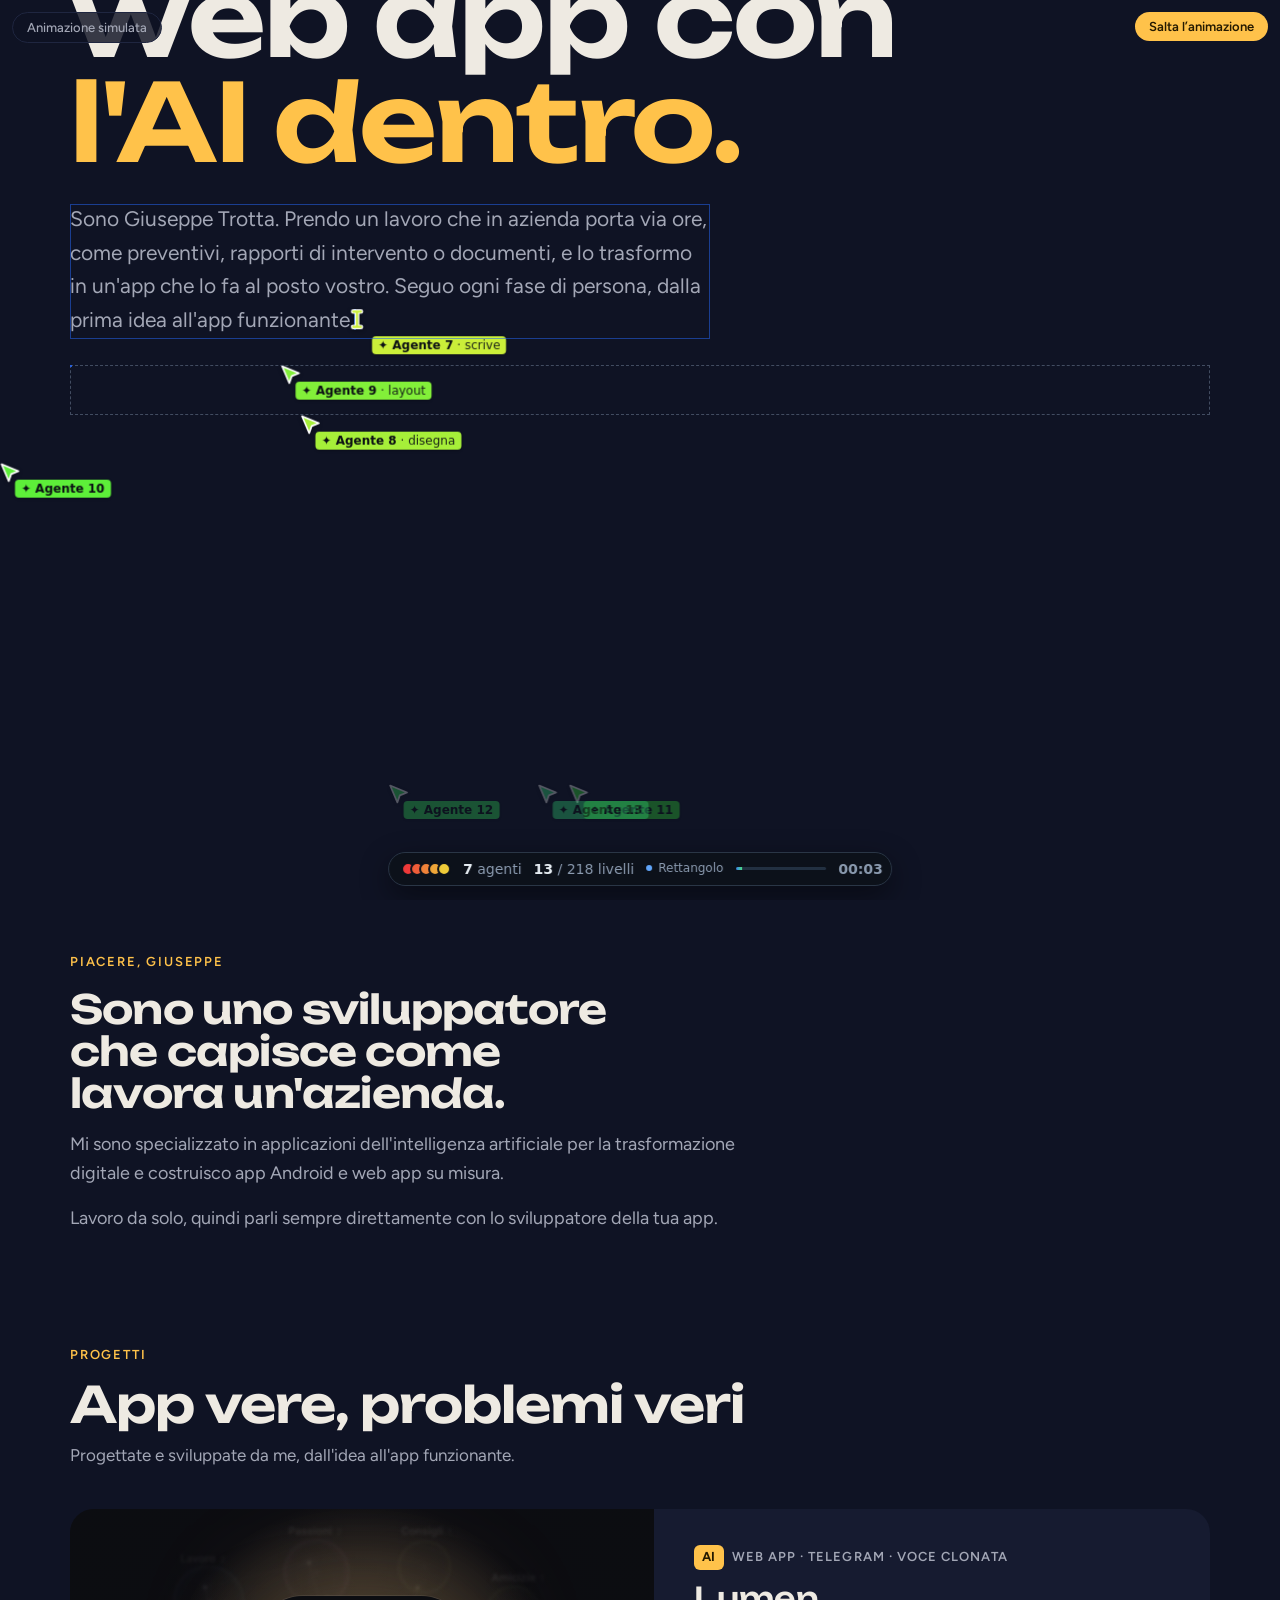
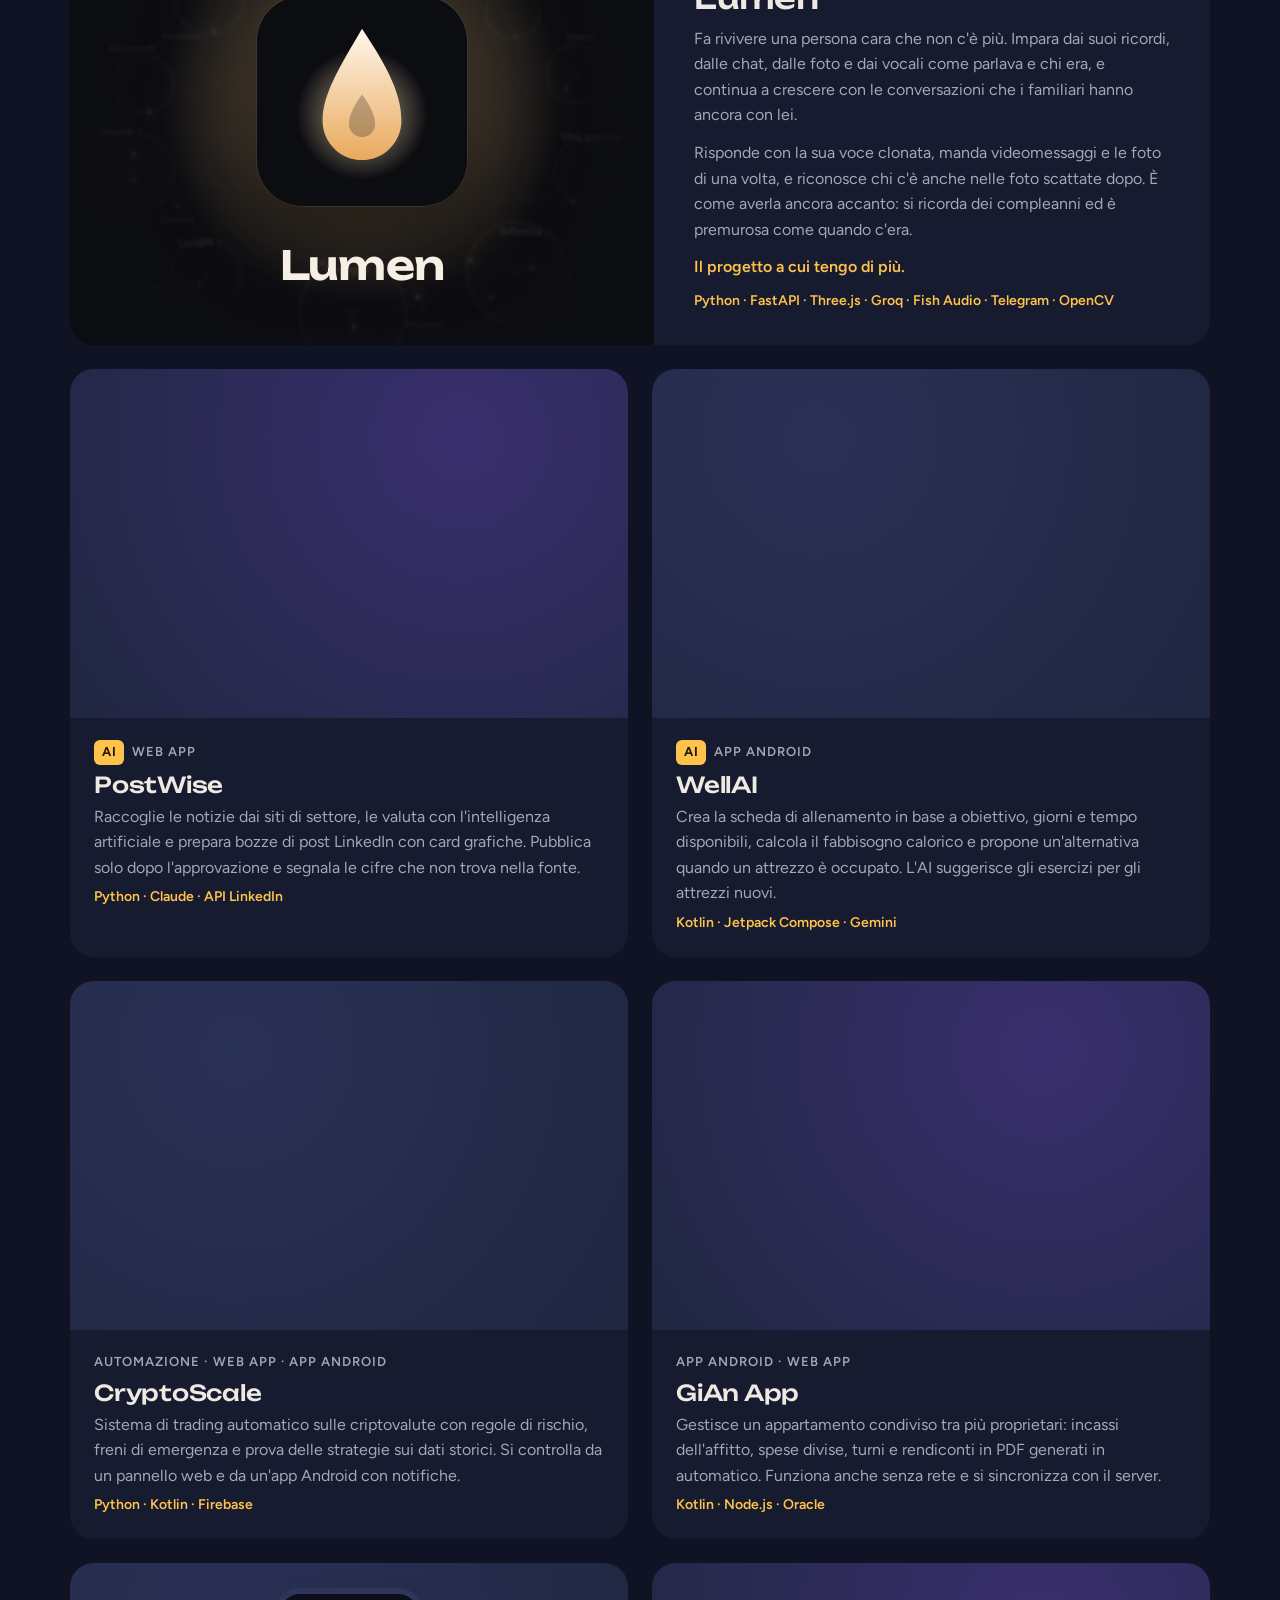
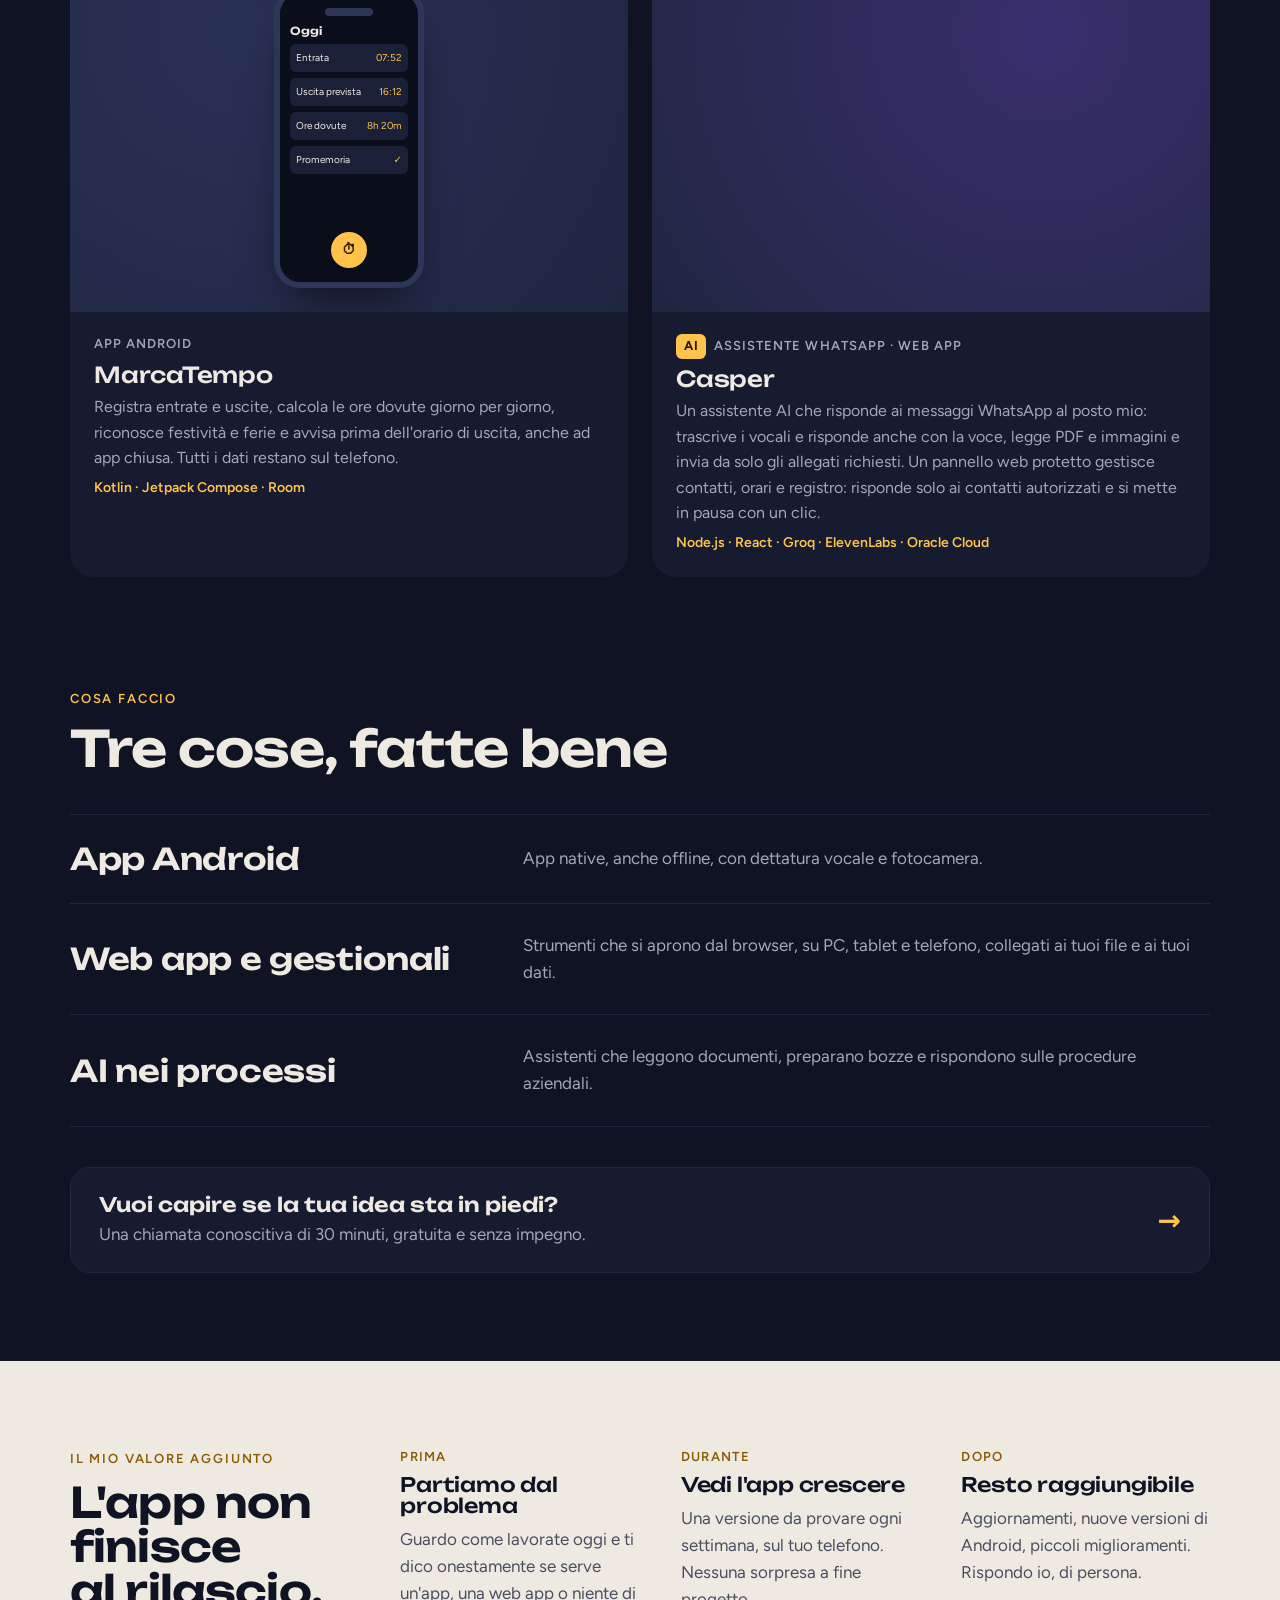
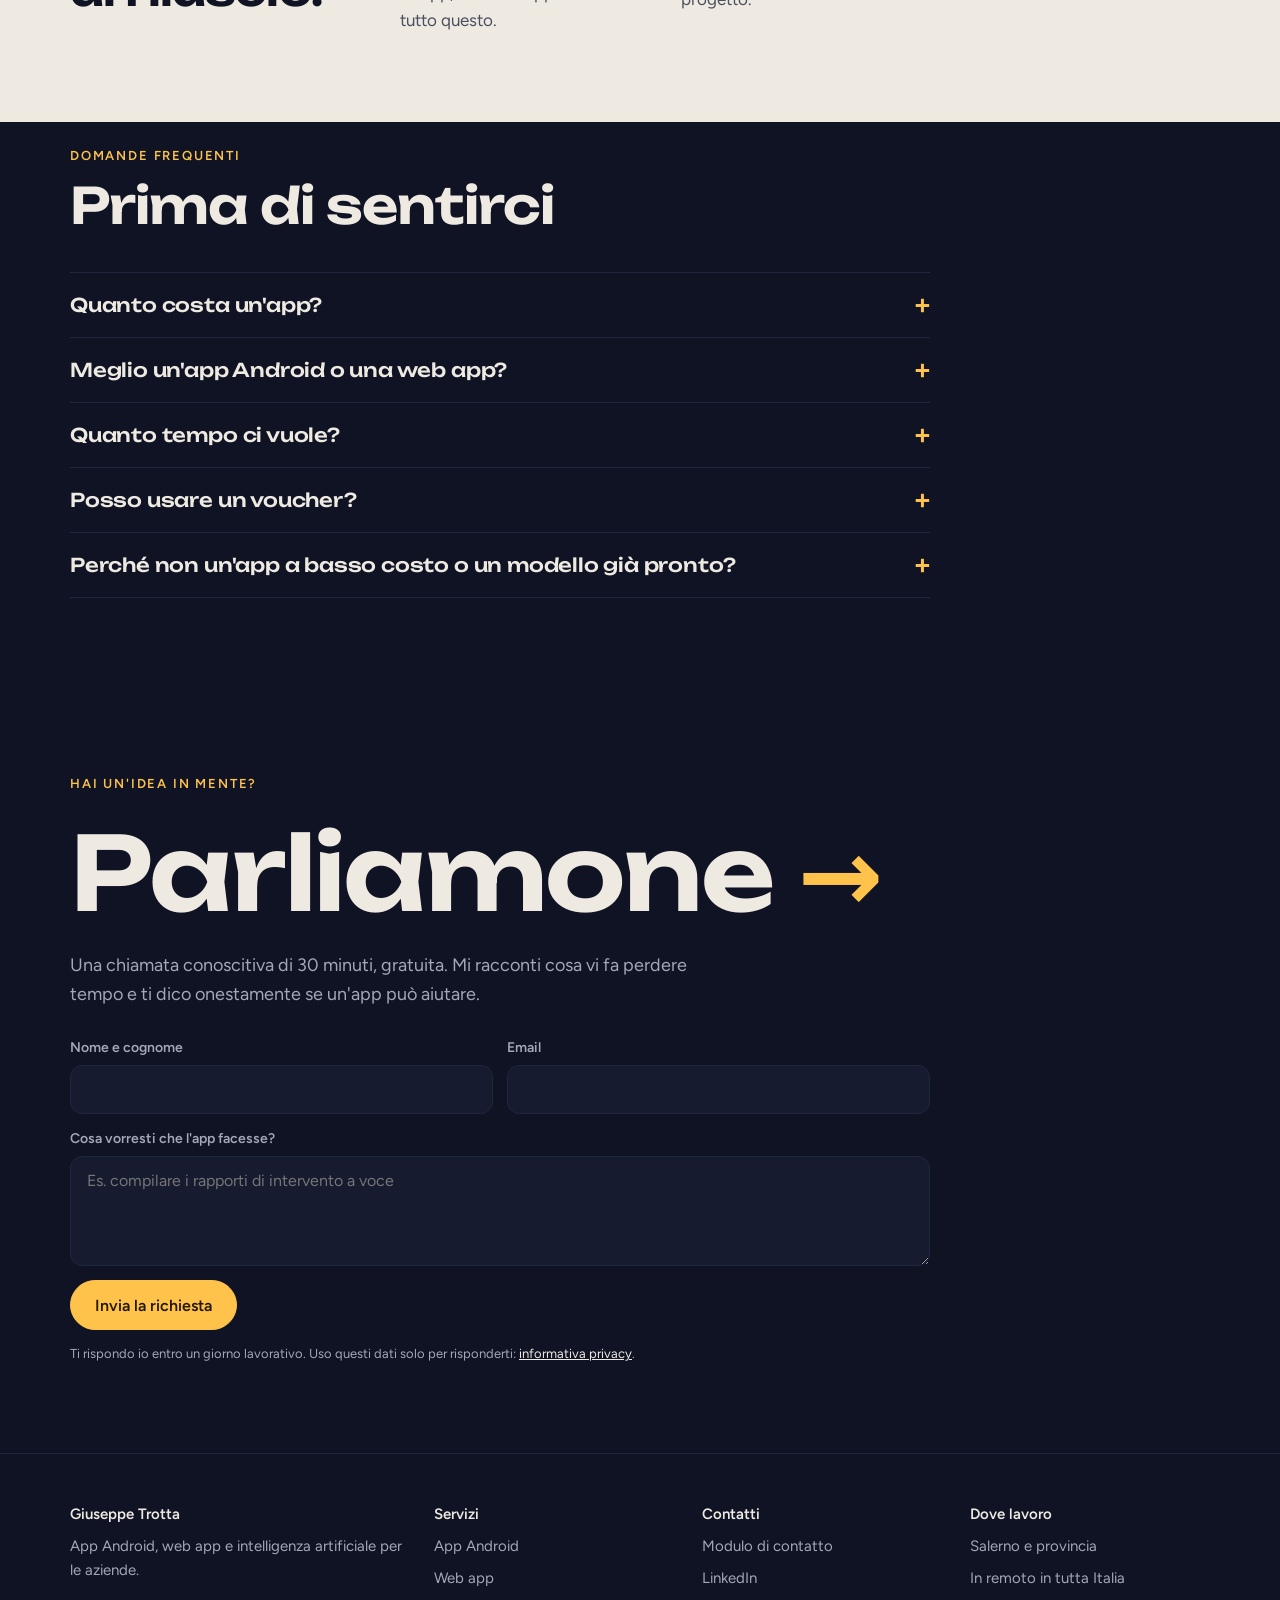
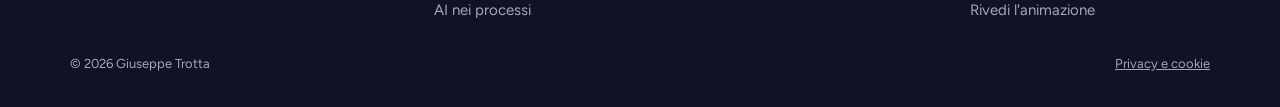
==== commit 67bddfc6: "Lumen: fiammella animata con faville al posto dell'immagine fissa Co-Authored-By: Claude Opus 5.5 <n" ====
--- a/index.html
+++ b/index.html
@@ -146,7 +146,24 @@
   </div>
   <div class="works">
     <article class="work featured">
-      <div class="stage lume"><img class="shot landscape" src="img/progetti/lumen.jpg" width="854" height="640" alt="La fiammella di Lumen davanti alla mappa dei ricordi" loading="lazy"></div>
+      <div class="stage lume" role="img" aria-label="La fiammella di Lumen, accesa, davanti alla mappa dei ricordi">
+        <span class="lume-halo"></span>
+        <svg class="lume-icon" viewBox="0 0 64 64" aria-hidden="true">
+          <defs>
+            <radialGradient id="lume-g" cx="50%" cy="50%" r="50%"><stop offset="0" stop-color="#fff7ec"/><stop offset=".45" stop-color="#f3d9b1" stop-opacity=".55"/><stop offset="1" stop-color="#f3d9b1" stop-opacity="0"/></radialGradient>
+            <linearGradient id="lume-f" x1="0" y1="0" x2="0" y2="1"><stop offset="0" stop-color="#fff7ec"/><stop offset="1" stop-color="#e9a95b"/></linearGradient>
+          </defs>
+          <rect width="64" height="64" rx="14" fill="#0c0d11"/>
+          <circle cx="32" cy="36" r="20" fill="url(#lume-g)" opacity=".7"/>
+          <path class="lume-flame" fill="url(#lume-f)" d="M32 10 C40 22 44 30 44 38 C44 44.6 38.6 50 32 50 C25.4 50 20 44.6 20 38 C20 30 25 22 32 10Z"/>
+          <path fill="#0c0d11" opacity=".25" d="M32 30 C35 34 36 37 36 39 C36 41.2 34.2 43 32 43 C29.8 43 28 41.2 28 39 C28 37 29 34 32 30Z"/>
+          <circle class="lume-spark s1" cx="30" cy="14" r="1.1"/>
+          <circle class="lume-spark s2" cx="34" cy="16" r="1.1"/>
+          <circle class="lume-spark s3" cx="32" cy="12" r="1.1"/>
+          <circle class="lume-spark s4" cx="29" cy="17" r="1.1"/>
+        </svg>
+        <span class="lume-name" aria-hidden="true">Lumen</span>
+      </div>
       <div class="work-body"><span class="cat"><b>AI</b>Web app · Telegram · Voce clonata</span><h3>Lumen</h3><p>Fa rivivere una persona cara che non c'è più. Impara dai suoi ricordi, dalle chat, dalle foto e dai vocali come parlava e chi era, e continua a crescere con le conversazioni che i familiari hanno ancora con lei.</p><p>Risponde con la sua voce clonata, manda videomessaggi e le foto di una volta, e riconosce chi c'è anche nelle foto scattate dopo. È come averla ancora accanto: si ricorda dei compleanni ed è premurosa come quando c'era.</p><p class="heart">Il progetto a cui tengo di più.</p><span class="tech">Python · FastAPI · Three.js · Groq · Fish Audio · Telegram · OpenCV</span></div>
     </article>
     <article class="work">
--- a/style.css
+++ b/style.css
@@ -100,8 +100,27 @@
 .work p { color: var(--dim); font-size: 16px; }
 /* Lumen: scheda in evidenza a tutta larghezza, foto a sinistra e testo a destra */
 .work.featured { grid-column: 1 / -1; }
-.stage.lume { background: #0c0d11; padding: 0; }
-.stage.lume .landscape { width: 100%; height: 100%; max-height: none; object-fit: cover; border-radius: 0; border: 0; box-shadow: none; }
+/* Il lume: fiammella che tremola con piccole faville che salgono, davanti alla mappa dei ricordi sfumata */
+.stage.lume { padding: 0; background: radial-gradient(circle at 50% 46%, rgba(12,13,17,.15) 0, rgba(12,13,17,.55) 38%, rgba(12,13,17,.92) 75%), url("img/progetti/lumen-sfondo.jpg") center / cover, #0c0d11; }
+.lume-halo { position: absolute; left: 50%; top: 44%; width: min(75%, 480px); aspect-ratio: 1; transform: translate(-50%, -50%); border-radius: 50%; background: radial-gradient(circle, rgba(255,214,150,.35), rgba(243,217,177,0) 65%); }
+.lume-icon { position: absolute; left: 50%; top: 44%; width: min(36%, 220px); transform: translate(-50%, -50%); border-radius: 22%; overflow: visible; box-shadow: 0 0 0 1px rgba(255,255,255,.08), 0 30px 80px rgba(0,0,0,.6), 0 0 120px rgba(255,200,120,.25); }
+.lume-name { position: absolute; left: 0; right: 0; top: 76%; text-align: center; font: 600 clamp(26px, 4vw, 40px) var(--display); letter-spacing: -.02em; color: #f6efe4; }
+.lume-flame { transform-box: fill-box; transform-origin: 50% 100%; animation: lume-tremolio 3.2s ease-in-out infinite; }
+.lume-spark { fill: #ffd9a0; opacity: 0; transform-box: fill-box; transform-origin: center; animation: lume-sale 3.6s ease-out infinite; }
+.lume-spark.s1 { --dx: -4px; }
+.lume-spark.s2 { --dx: 3px; animation-delay: .9s; }
+.lume-spark.s3 { --dx: 1px; animation-delay: 1.8s; }
+.lume-spark.s4 { --dx: -2px; animation-delay: 2.7s; }
+@keyframes lume-tremolio {
+  0%, 100% { transform: scale(1, 1) skewX(0); }
+  18% { transform: scale(.97, 1.05) skewX(-2deg); }
+  35% { transform: scale(1.02, .97) skewX(1.5deg); }
+  52% { transform: scale(.98, 1.07) skewX(-1deg); }
+  70% { transform: scale(1.01, .98) skewX(2deg); }
+  86% { transform: scale(.99, 1.03) skewX(-.5deg); }
+}
+@keyframes lume-sale { 0% { opacity: 0; transform: translate(0, 0) scale(1); } 15% { opacity: .9; } 100% { opacity: 0; transform: translate(var(--dx), -26px) scale(.3); } }
+@media (prefers-reduced-motion: reduce) { .lume-flame, .lume-spark { animation: none; } }
 .work.featured .heart { color: var(--sun); font-weight: 600; }
 @media (min-width: 821px) {
   .work.featured { grid-template-columns: 1.05fr 1fr; grid-template-rows: none; }
@@ -109,7 +128,7 @@
   .work.featured .work-body { align-content: center; padding: 36px 40px; gap: 12px; }
   .work.featured h3 { font-size: 30px; }
 }
-@media (max-width: 820px) { .stage.lume { aspect-ratio: 4 / 3; } .stage.lume .landscape { height: 100%; } }
+@media (max-width: 820px) { .stage.lume { aspect-ratio: 4 / 3; } }
 .tech { font: 600 14px var(--body); color: var(--sun); }
 /* Schermate reali dei progetti */
 .shot { display: block; max-width: 100%; box-shadow: 0 24px 50px -20px rgba(0,0,0,.7); }
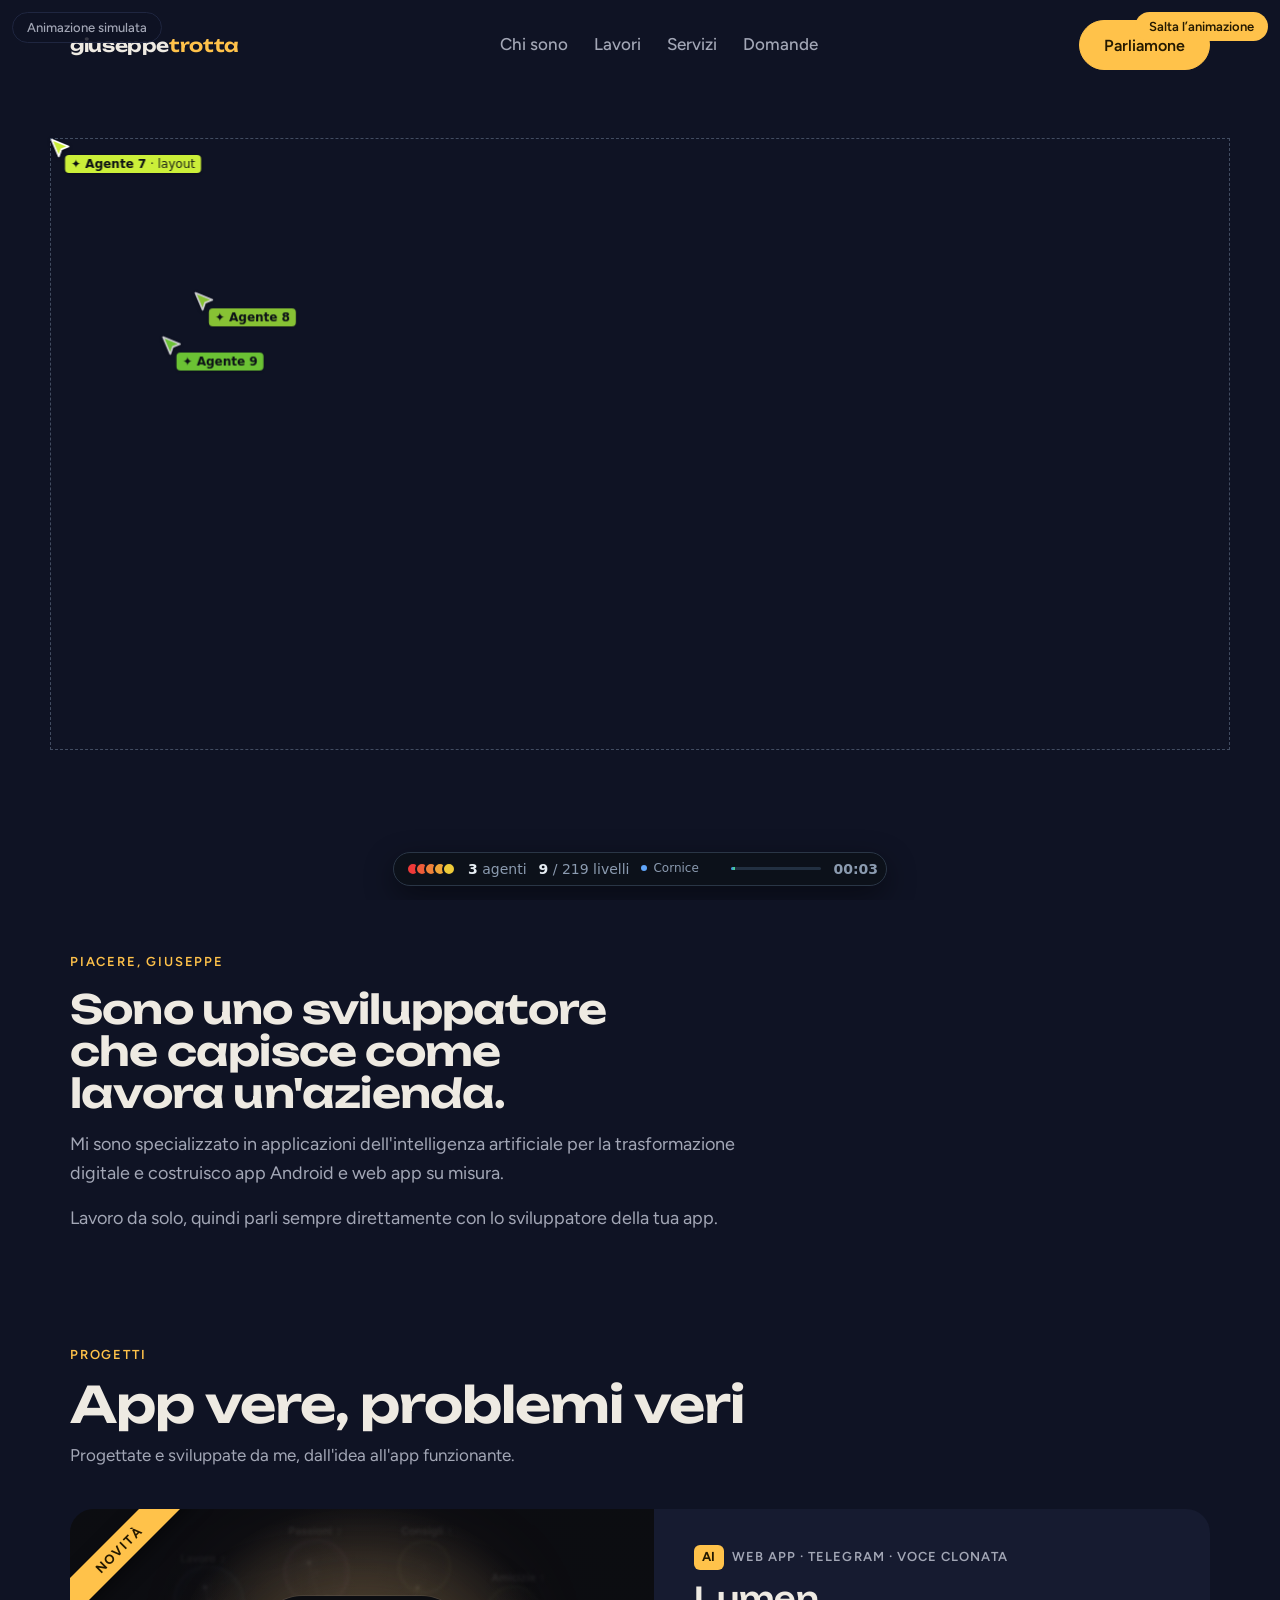
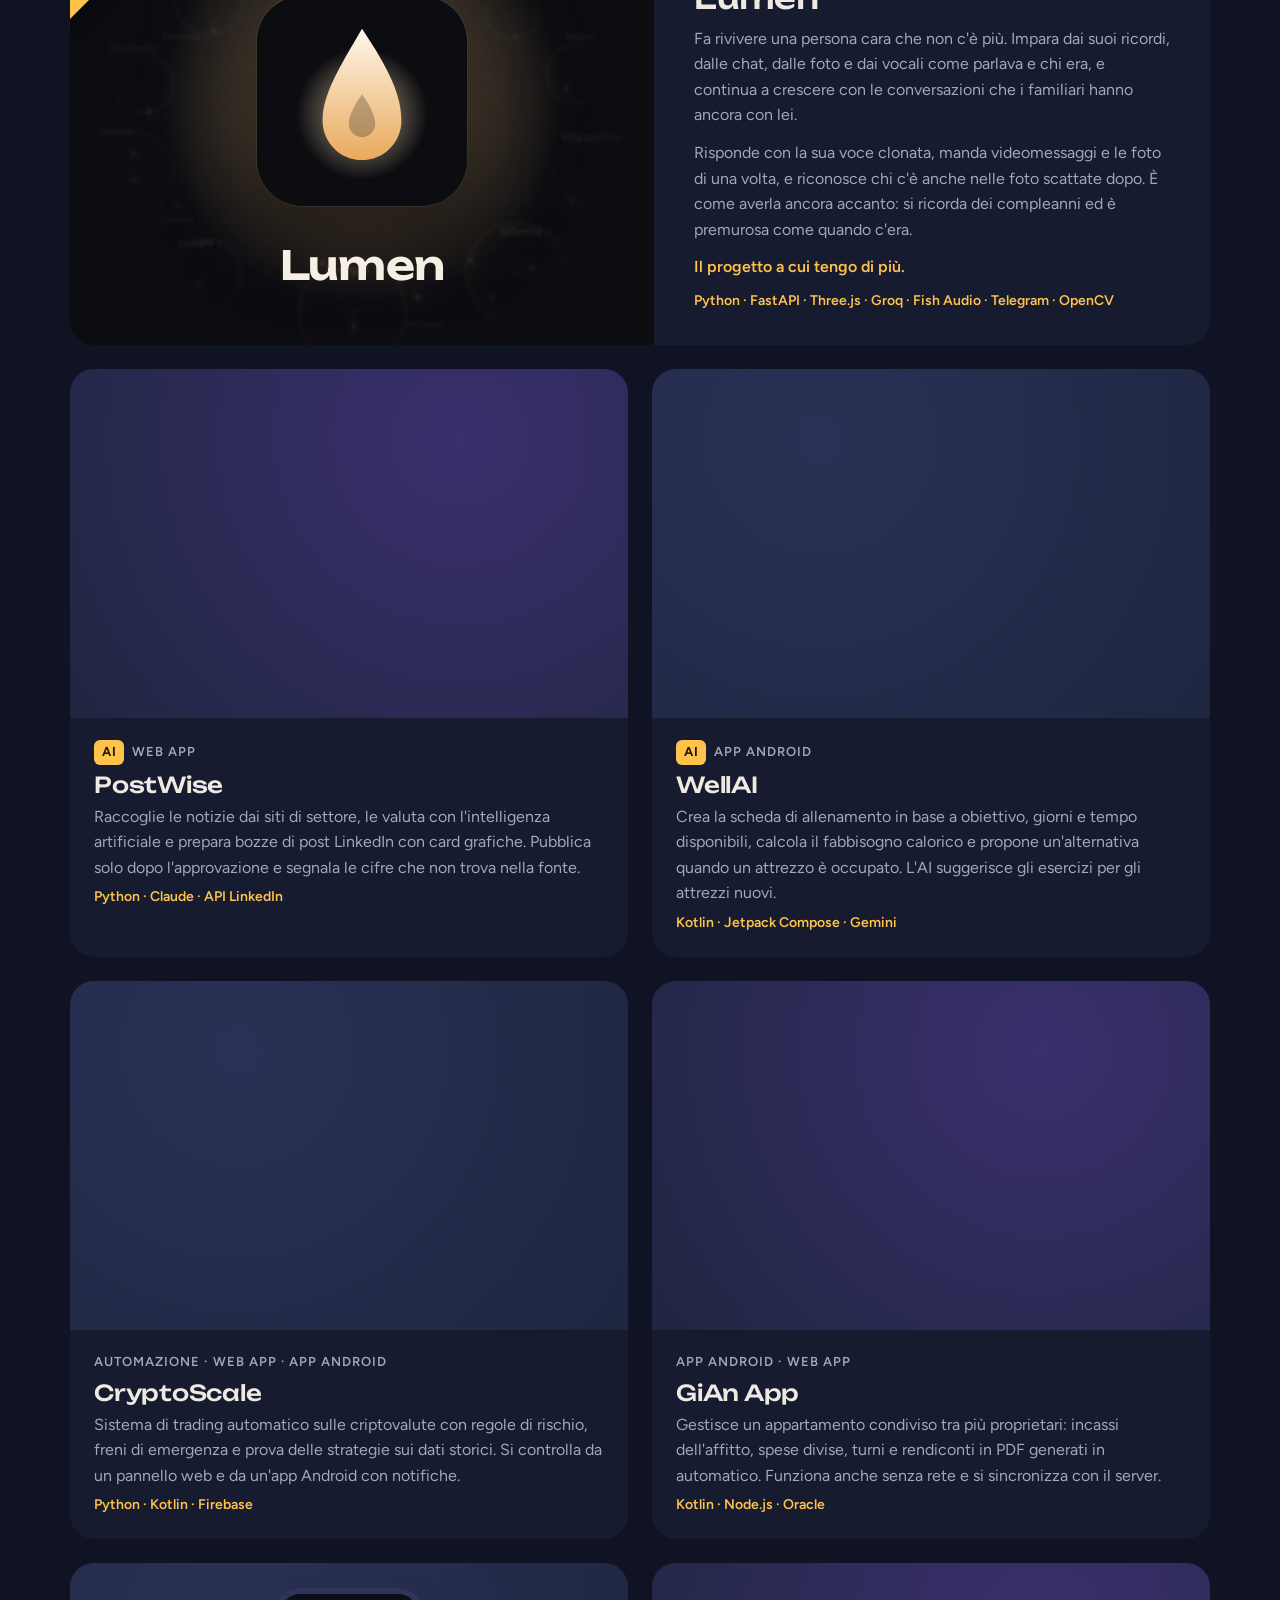
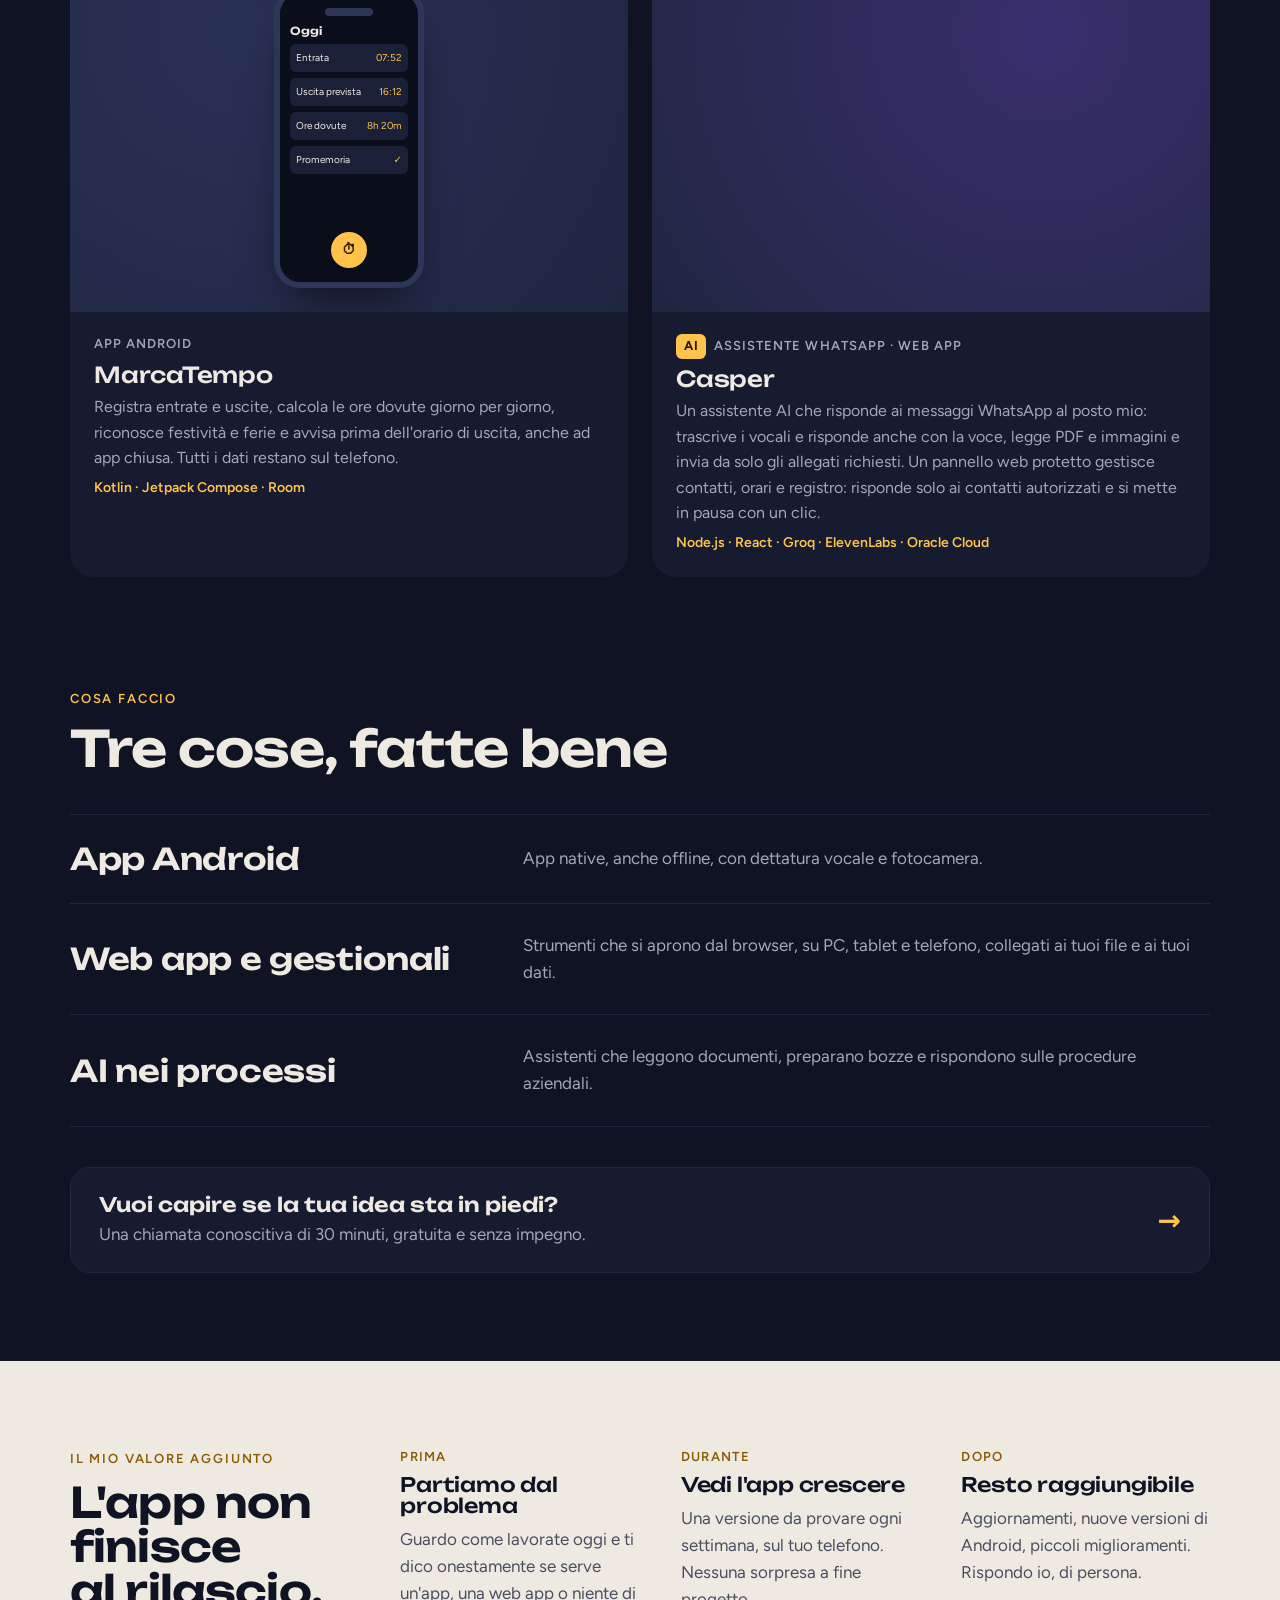
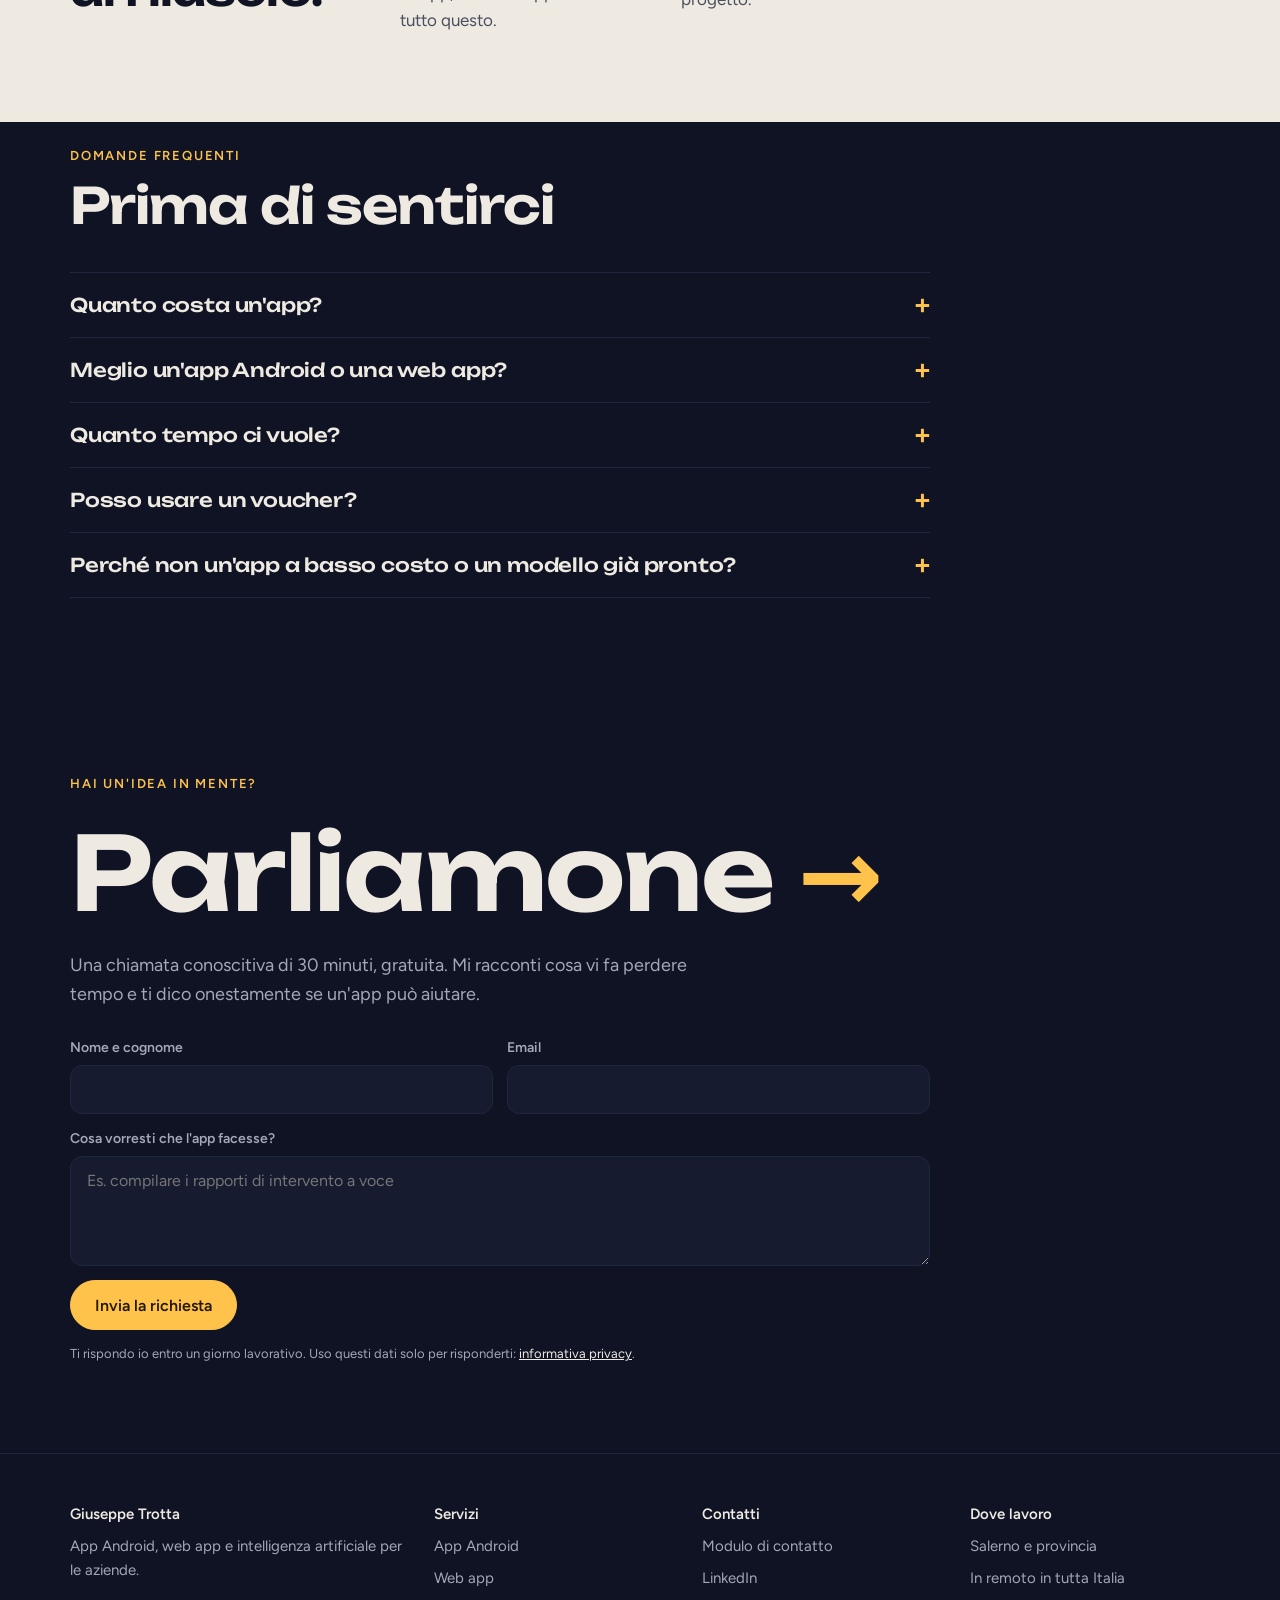
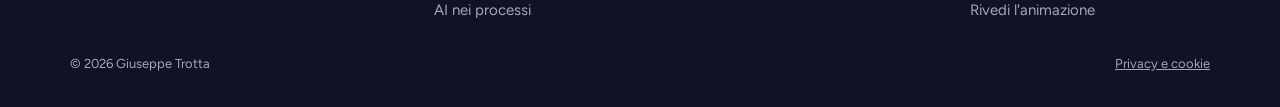
==== commit a7daf237: "Lumen: fascetta Novità nell'angolo della scheda Co-Authored-By: Claude Opus 5.5 <noreply@anthropic.c" ====
--- a/index.html
+++ b/index.html
@@ -147,6 +147,7 @@
   <div class="works">
     <article class="work featured">
       <div class="stage lume" role="img" aria-label="La fiammella di Lumen, accesa, davanti alla mappa dei ricordi">
+        <span class="ribbon">Novità</span>
         <span class="lume-halo"></span>
         <svg class="lume-icon" viewBox="0 0 64 64" aria-hidden="true">
           <defs>
--- a/style.css
+++ b/style.css
@@ -102,6 +102,8 @@
 .work.featured { grid-column: 1 / -1; }
 /* Il lume: fiammella che tremola con piccole faville che salgono, davanti alla mappa dei ricordi sfumata */
 .stage.lume { padding: 0; background: radial-gradient(circle at 50% 46%, rgba(12,13,17,.15) 0, rgba(12,13,17,.55) 38%, rgba(12,13,17,.92) 75%), url("img/progetti/lumen-sfondo.jpg") center / cover, #0c0d11; }
+/* Fascetta diagonale "Novità" nell'angolo in alto a sinistra della scheda */
+.ribbon { position: absolute; z-index: 2; top: 26px; left: -46px; width: 190px; padding: 7px 0; transform: rotate(-45deg); background: var(--sun); color: var(--sun-ink); text-align: center; font: 700 13px var(--body); letter-spacing: .14em; text-transform: uppercase; box-shadow: 0 6px 18px rgba(0,0,0,.45); }
 .lume-halo { position: absolute; left: 50%; top: 44%; width: min(75%, 480px); aspect-ratio: 1; transform: translate(-50%, -50%); border-radius: 50%; background: radial-gradient(circle, rgba(255,214,150,.35), rgba(243,217,177,0) 65%); }
 .lume-icon { position: absolute; left: 50%; top: 44%; width: min(36%, 220px); transform: translate(-50%, -50%); border-radius: 22%; overflow: visible; box-shadow: 0 0 0 1px rgba(255,255,255,.08), 0 30px 80px rgba(0,0,0,.6), 0 0 120px rgba(255,200,120,.25); }
 .lume-name { position: absolute; left: 0; right: 0; top: 76%; text-align: center; font: 600 clamp(26px, 4vw, 40px) var(--display); letter-spacing: -.02em; color: #f6efe4; }
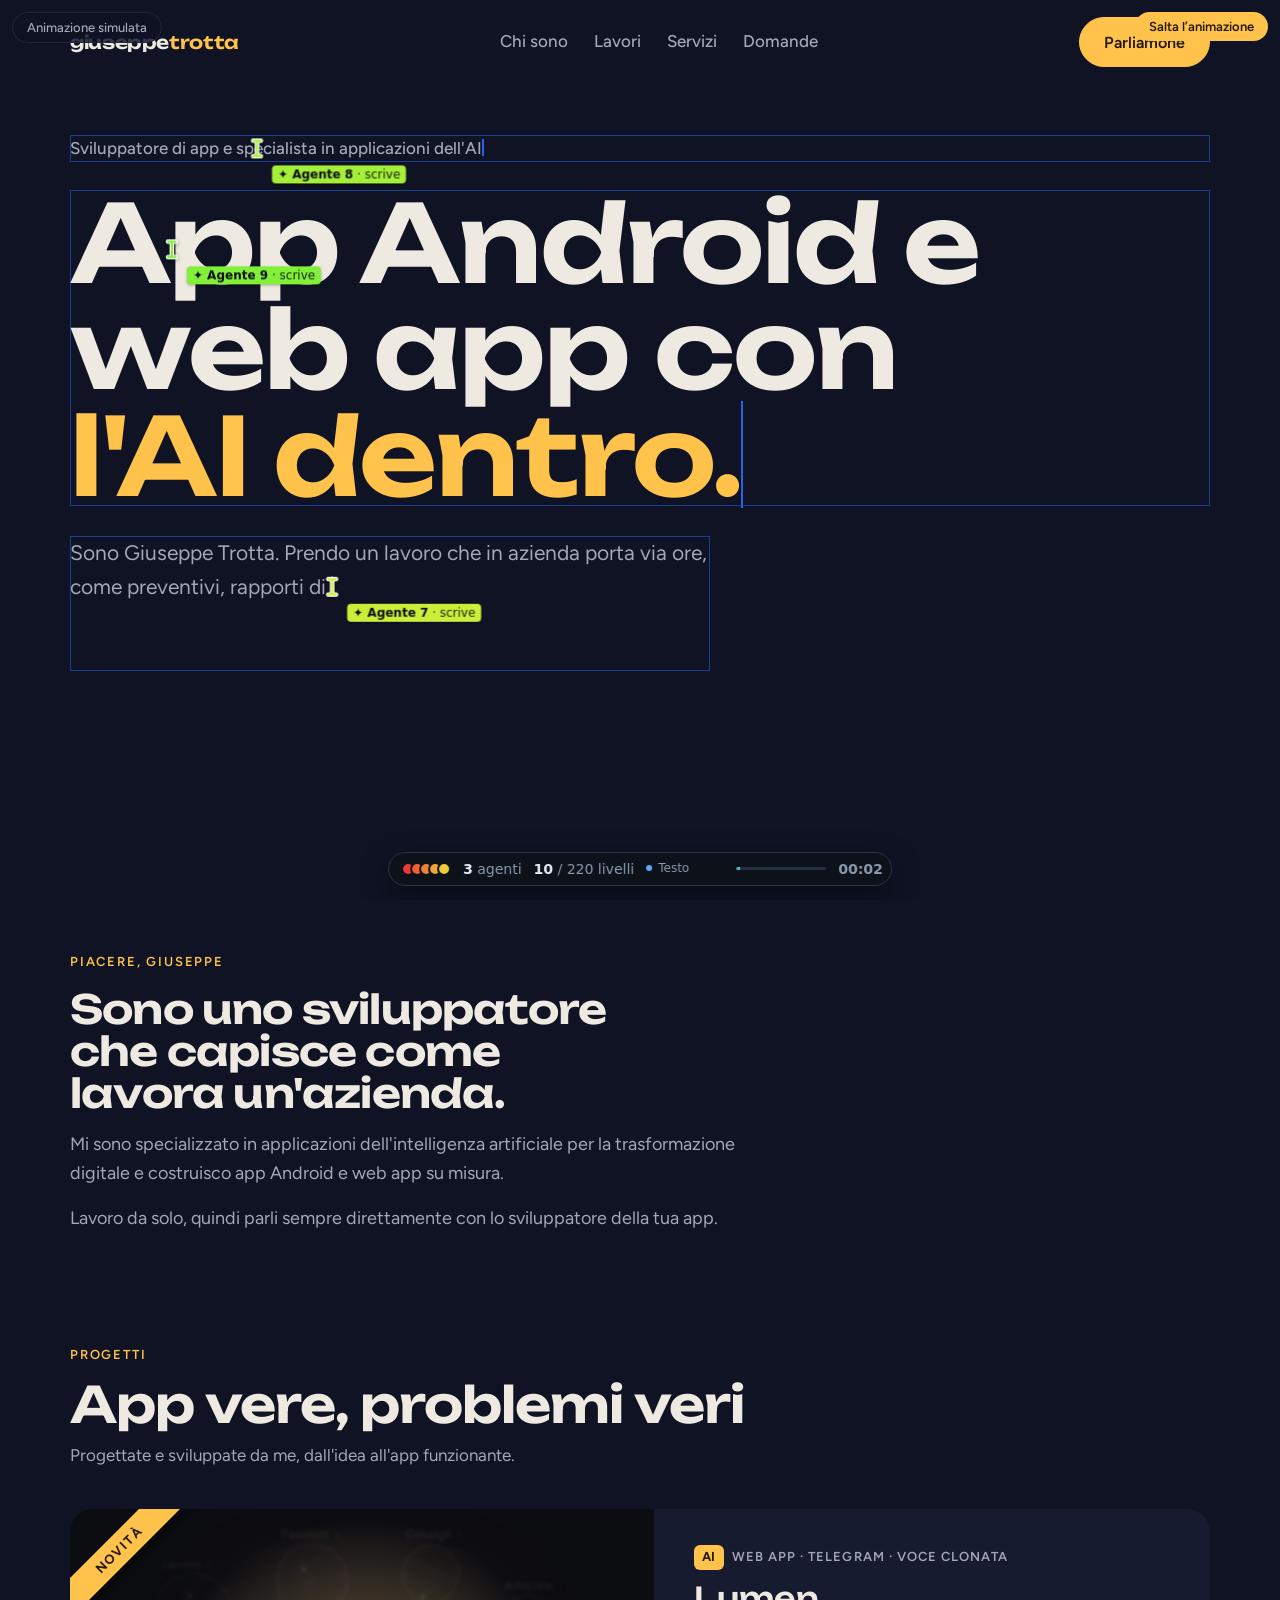
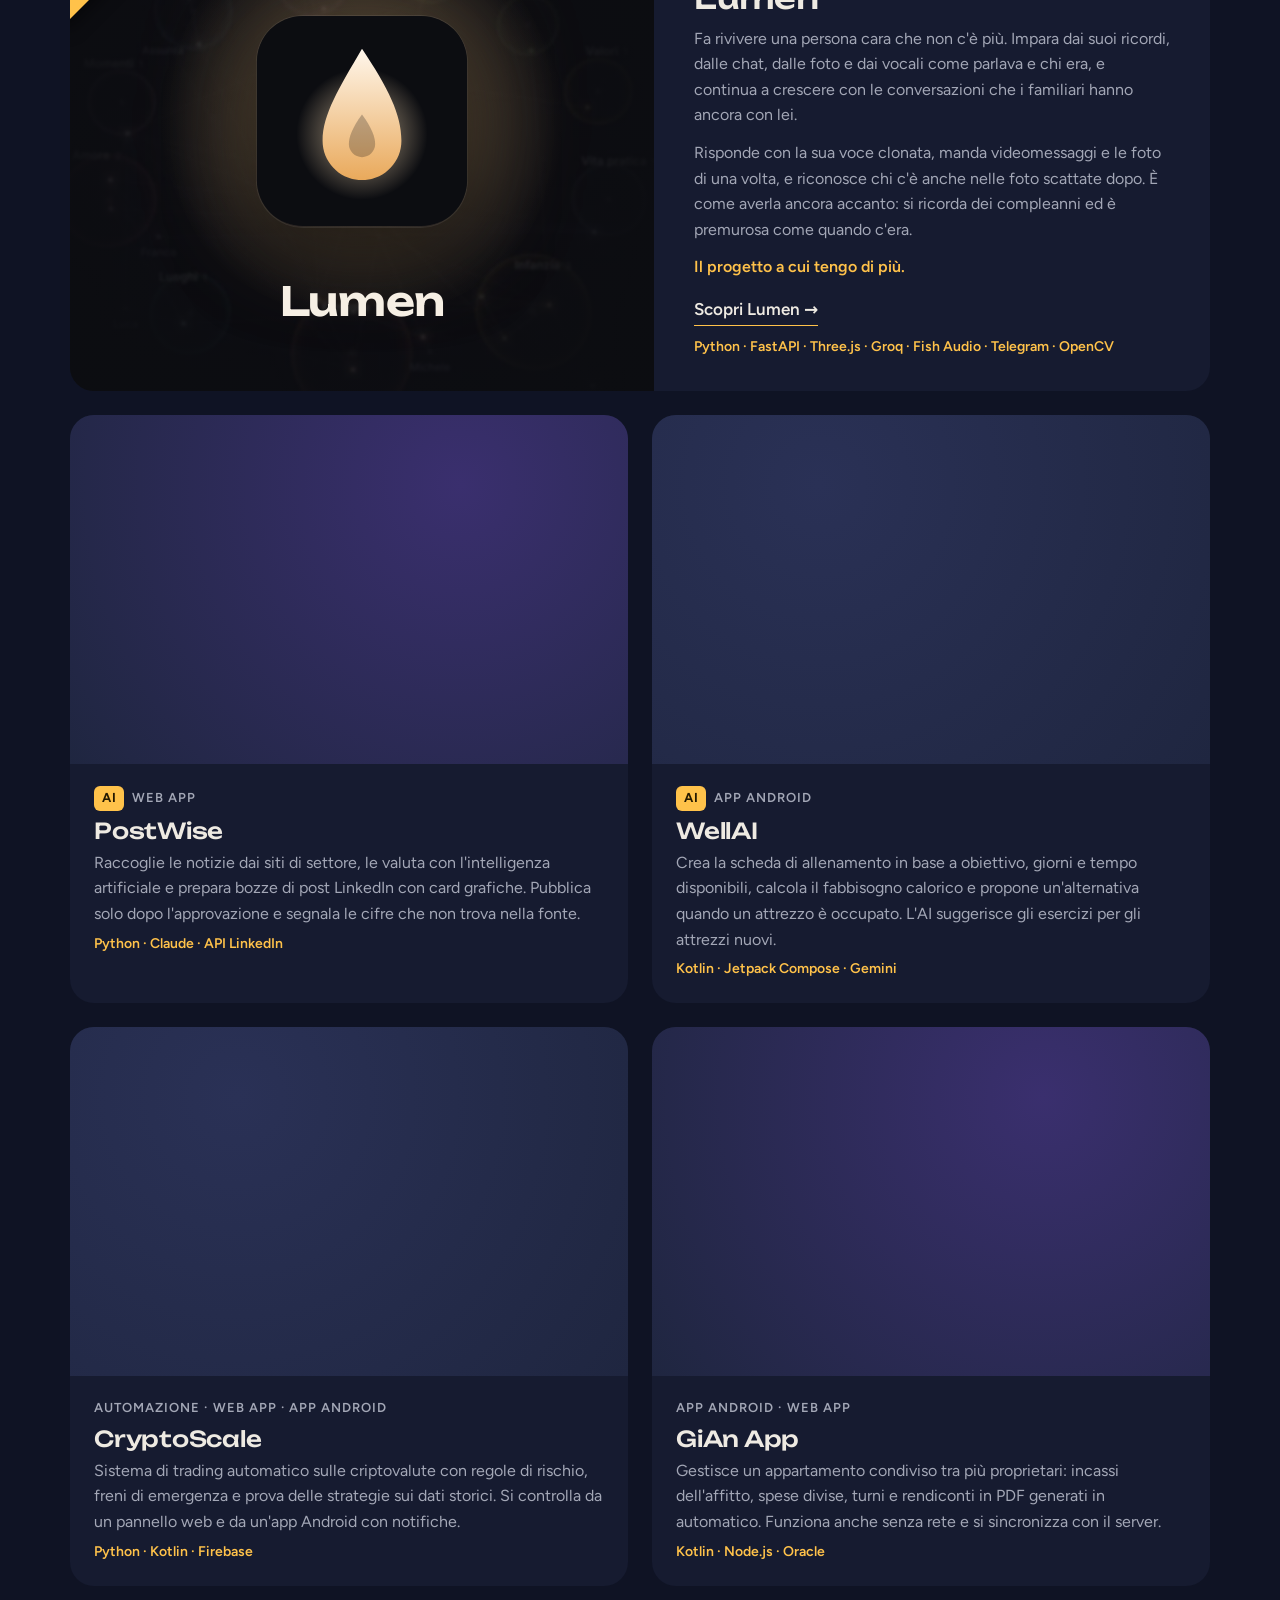
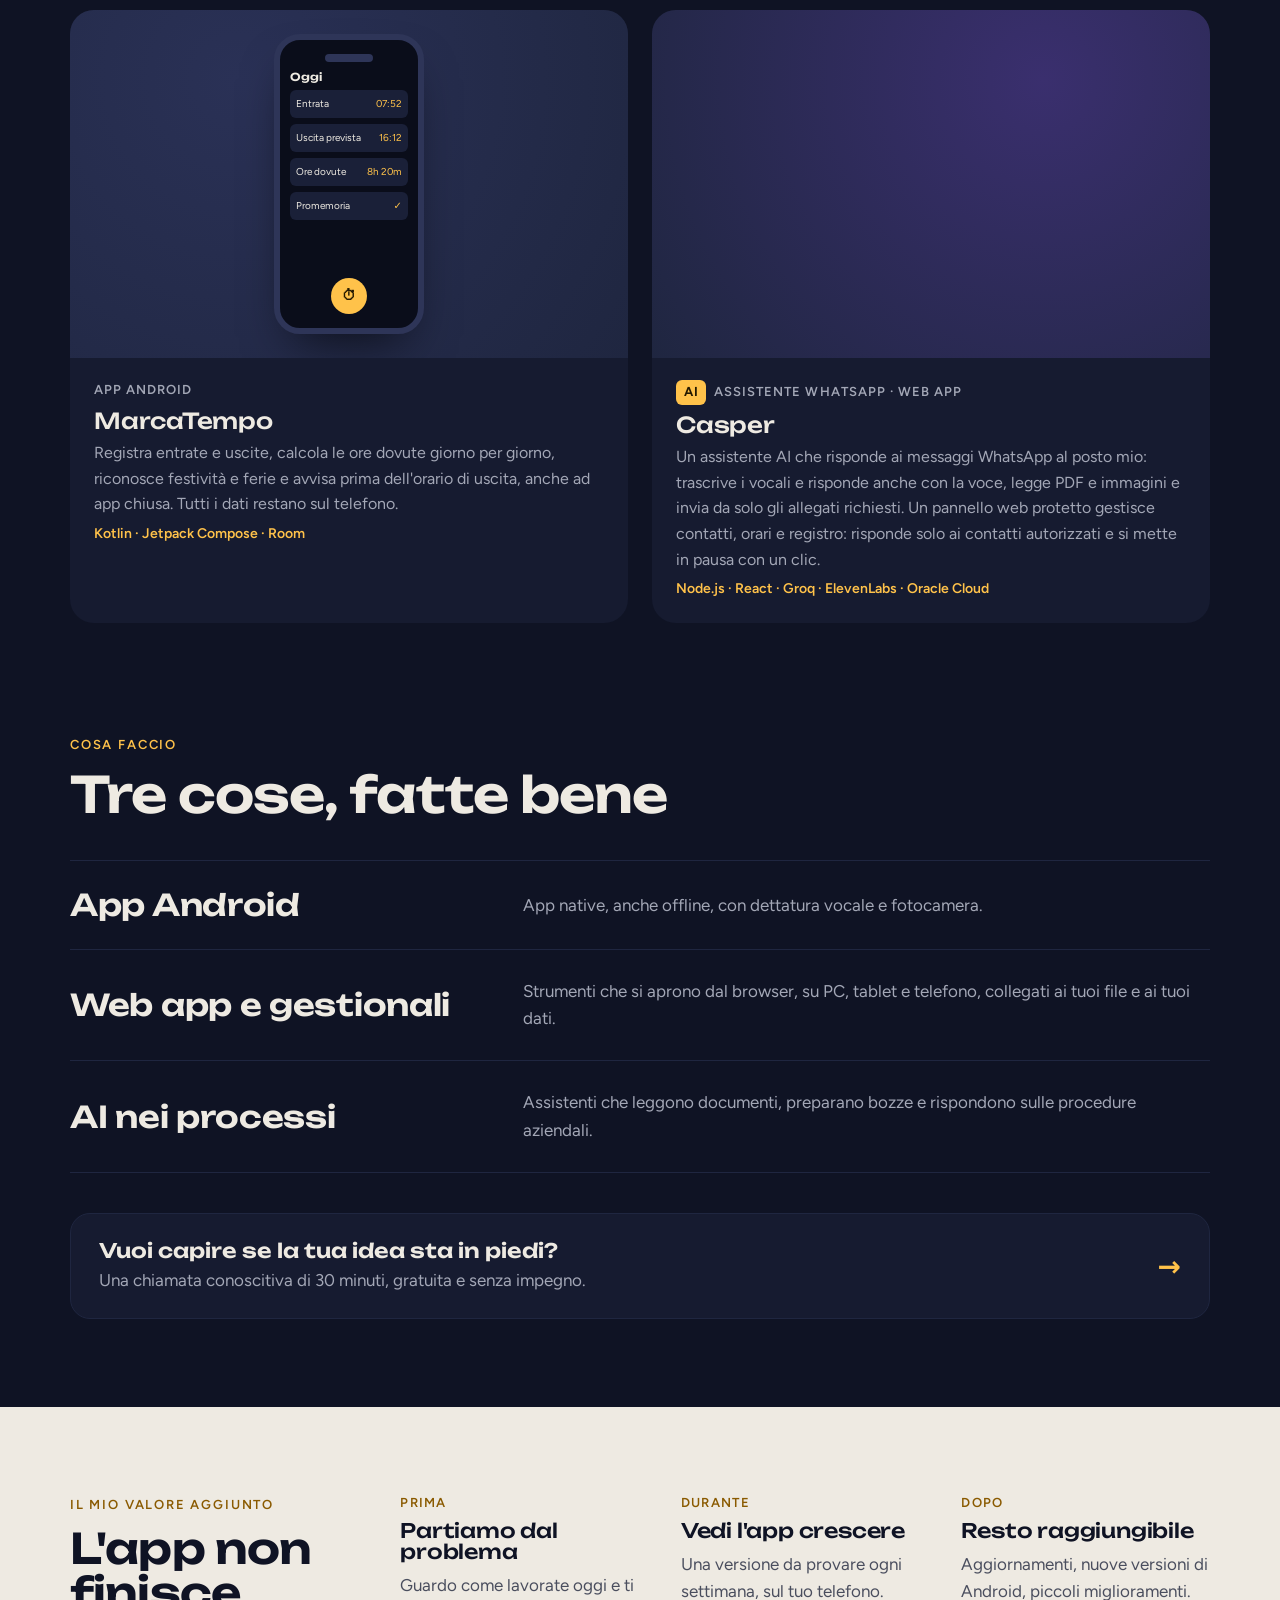
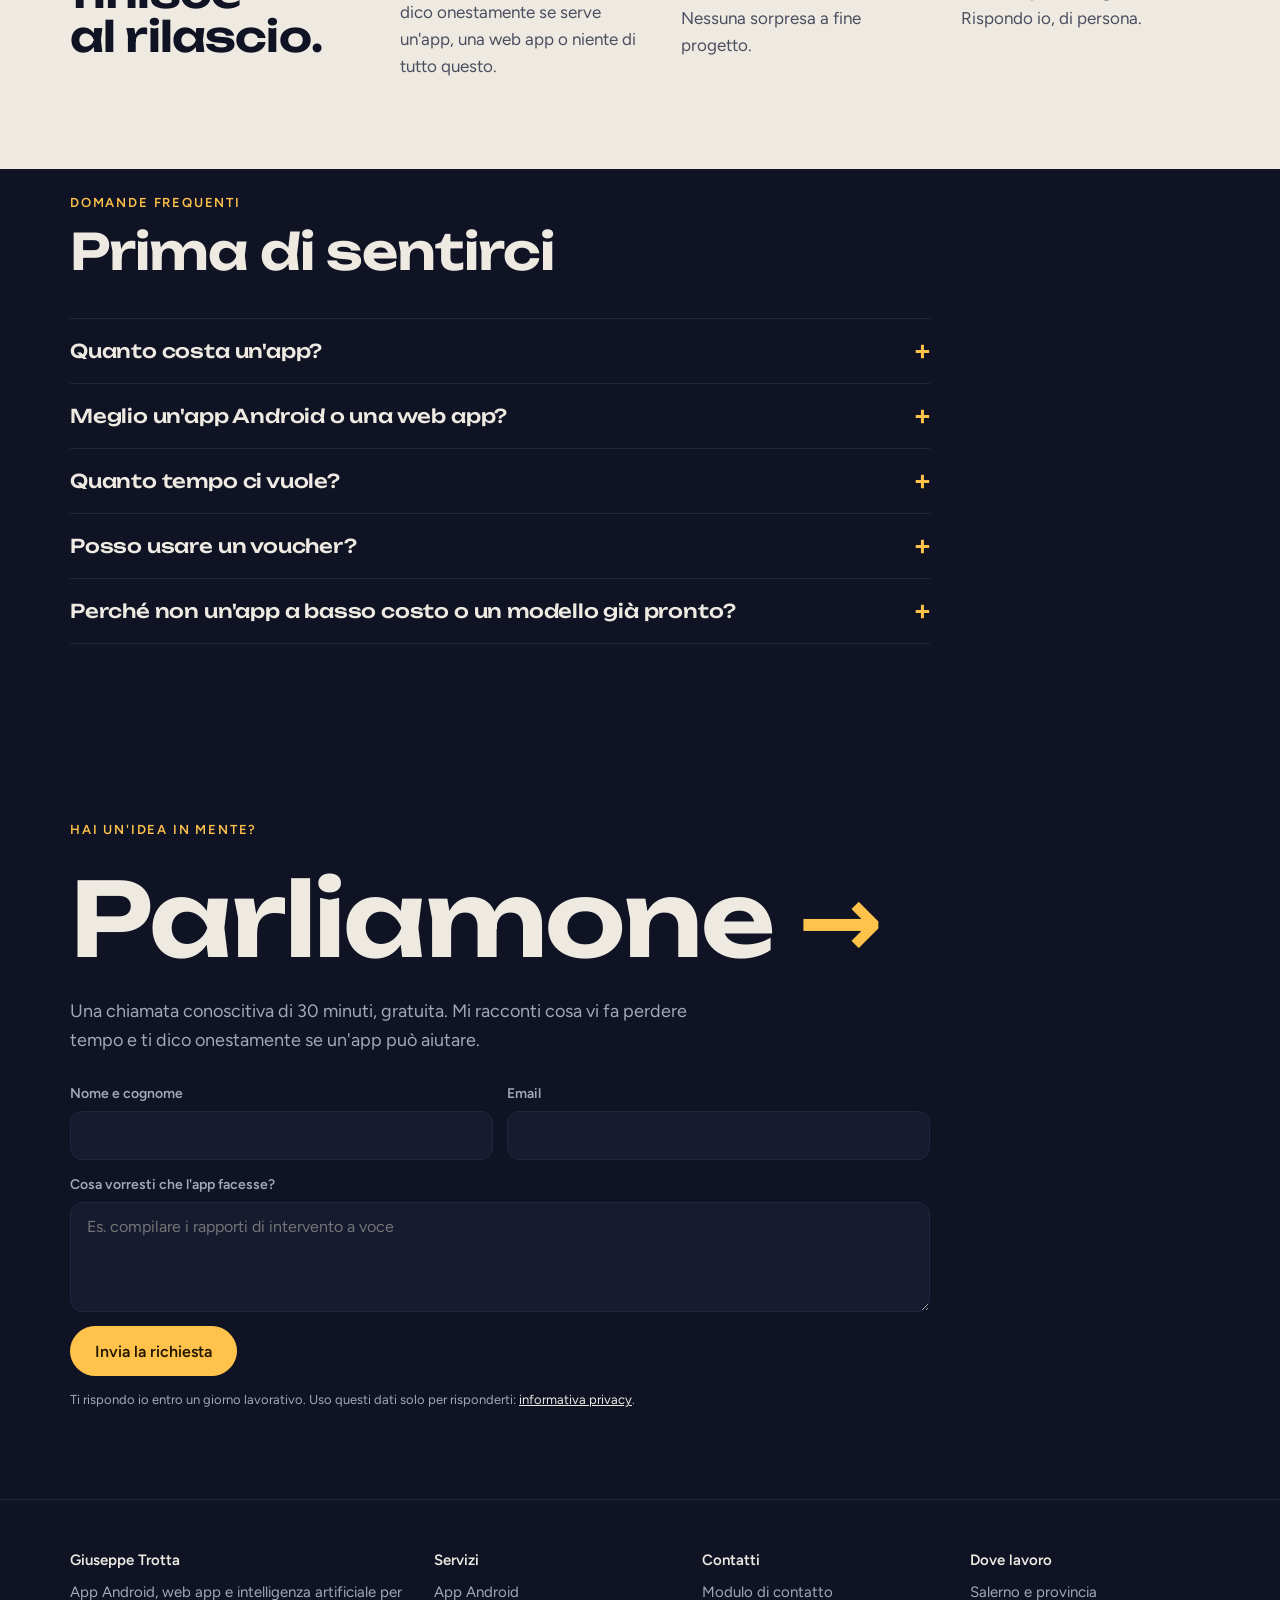
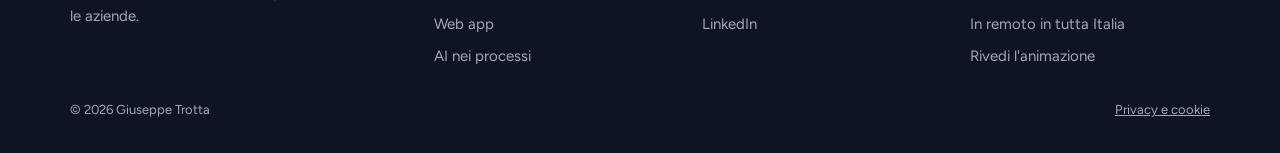
==== commit dd2d86d6: "Pagina dedicata a Lumen con mappa dei ricordi interattiva, link dalla scheda e sitemap Co-Authored-B" ====
--- a/index.html
+++ b/index.html
@@ -165,7 +165,7 @@
         </svg>
         <span class="lume-name" aria-hidden="true">Lumen</span>
       </div>
-      <div class="work-body"><span class="cat"><b>AI</b>Web app · Telegram · Voce clonata</span><h3>Lumen</h3><p>Fa rivivere una persona cara che non c'è più. Impara dai suoi ricordi, dalle chat, dalle foto e dai vocali come parlava e chi era, e continua a crescere con le conversazioni che i familiari hanno ancora con lei.</p><p>Risponde con la sua voce clonata, manda videomessaggi e le foto di una volta, e riconosce chi c'è anche nelle foto scattate dopo. È come averla ancora accanto: si ricorda dei compleanni ed è premurosa come quando c'era.</p><p class="heart">Il progetto a cui tengo di più.</p><span class="tech">Python · FastAPI · Three.js · Groq · Fish Audio · Telegram · OpenCV</span></div>
+      <div class="work-body"><span class="cat"><b>AI</b>Web app · Telegram · Voce clonata</span><h3>Lumen</h3><p>Fa rivivere una persona cara che non c'è più. Impara dai suoi ricordi, dalle chat, dalle foto e dai vocali come parlava e chi era, e continua a crescere con le conversazioni che i familiari hanno ancora con lei.</p><p>Risponde con la sua voce clonata, manda videomessaggi e le foto di una volta, e riconosce chi c'è anche nelle foto scattate dopo. È come averla ancora accanto: si ricorda dei compleanni ed è premurosa come quando c'era.</p><p class="heart">Il progetto a cui tengo di più.</p><a class="more" href="lumen.html" data-umami-event="Scopri Lumen">Scopri Lumen →</a><span class="tech">Python · FastAPI · Three.js · Groq · Fish Audio · Telegram · OpenCV</span></div>
     </article>
     <article class="work">
       <div class="stage v"><img class="shot square" src="img/progetti/postwise.jpg" width="720" height="720" alt="Card per un post LinkedIn generata da PostWise" loading="lazy"></div>
--- a/style.css
+++ b/style.css
@@ -124,6 +124,8 @@
 @keyframes lume-sale { 0% { opacity: 0; transform: translate(0, 0) scale(1); } 15% { opacity: .9; } 100% { opacity: 0; transform: translate(var(--dx), -26px) scale(.3); } }
 @media (prefers-reduced-motion: reduce) { .lume-flame, .lume-spark { animation: none; } }
 .work.featured .heart { color: var(--sun); font-weight: 600; }
+.work .more { justify-self: start; margin-top: 4px; font-weight: 600; color: var(--bone); text-decoration: none; border-bottom: 1.5px solid var(--sun); padding-bottom: 2px; }
+.work .more:hover { color: var(--sun); }
 @media (min-width: 821px) {
   .work.featured { grid-template-columns: 1.05fr 1fr; grid-template-rows: none; }
   .work.featured .stage { aspect-ratio: auto; min-height: 420px; }
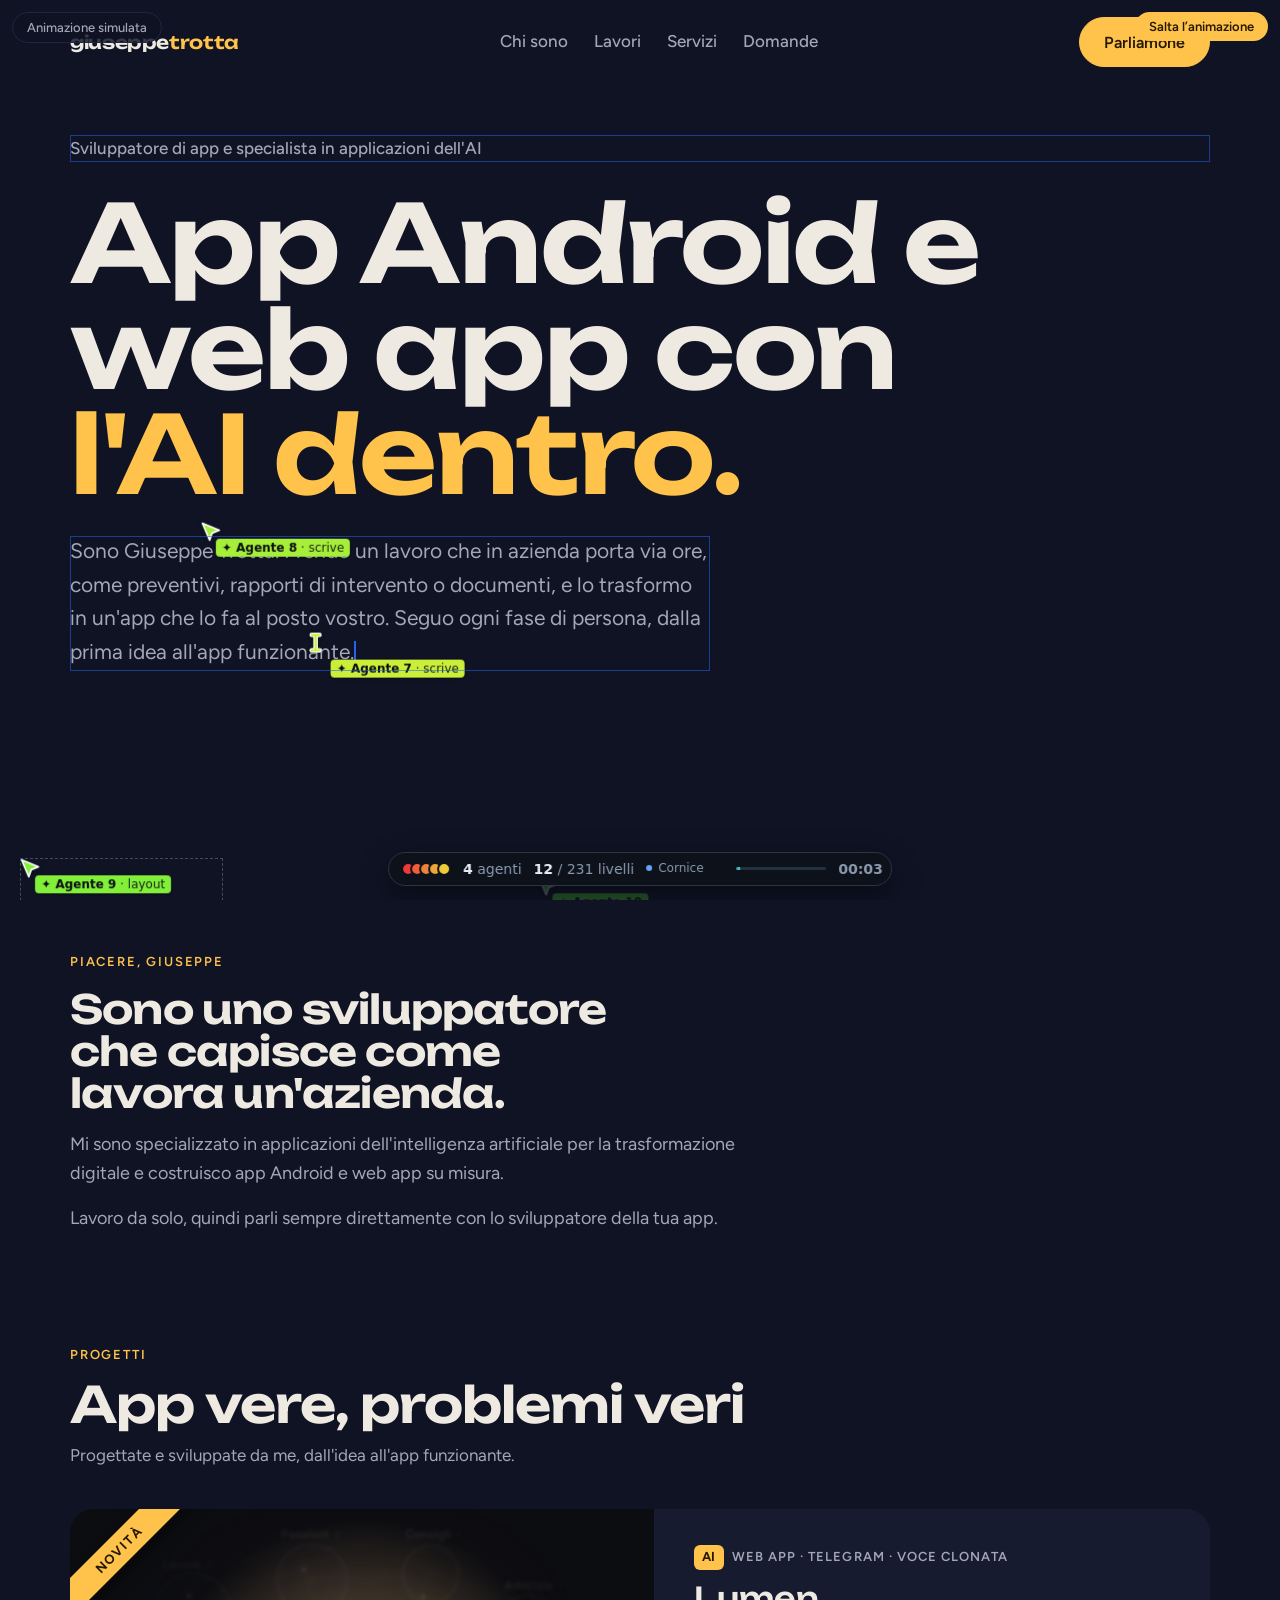
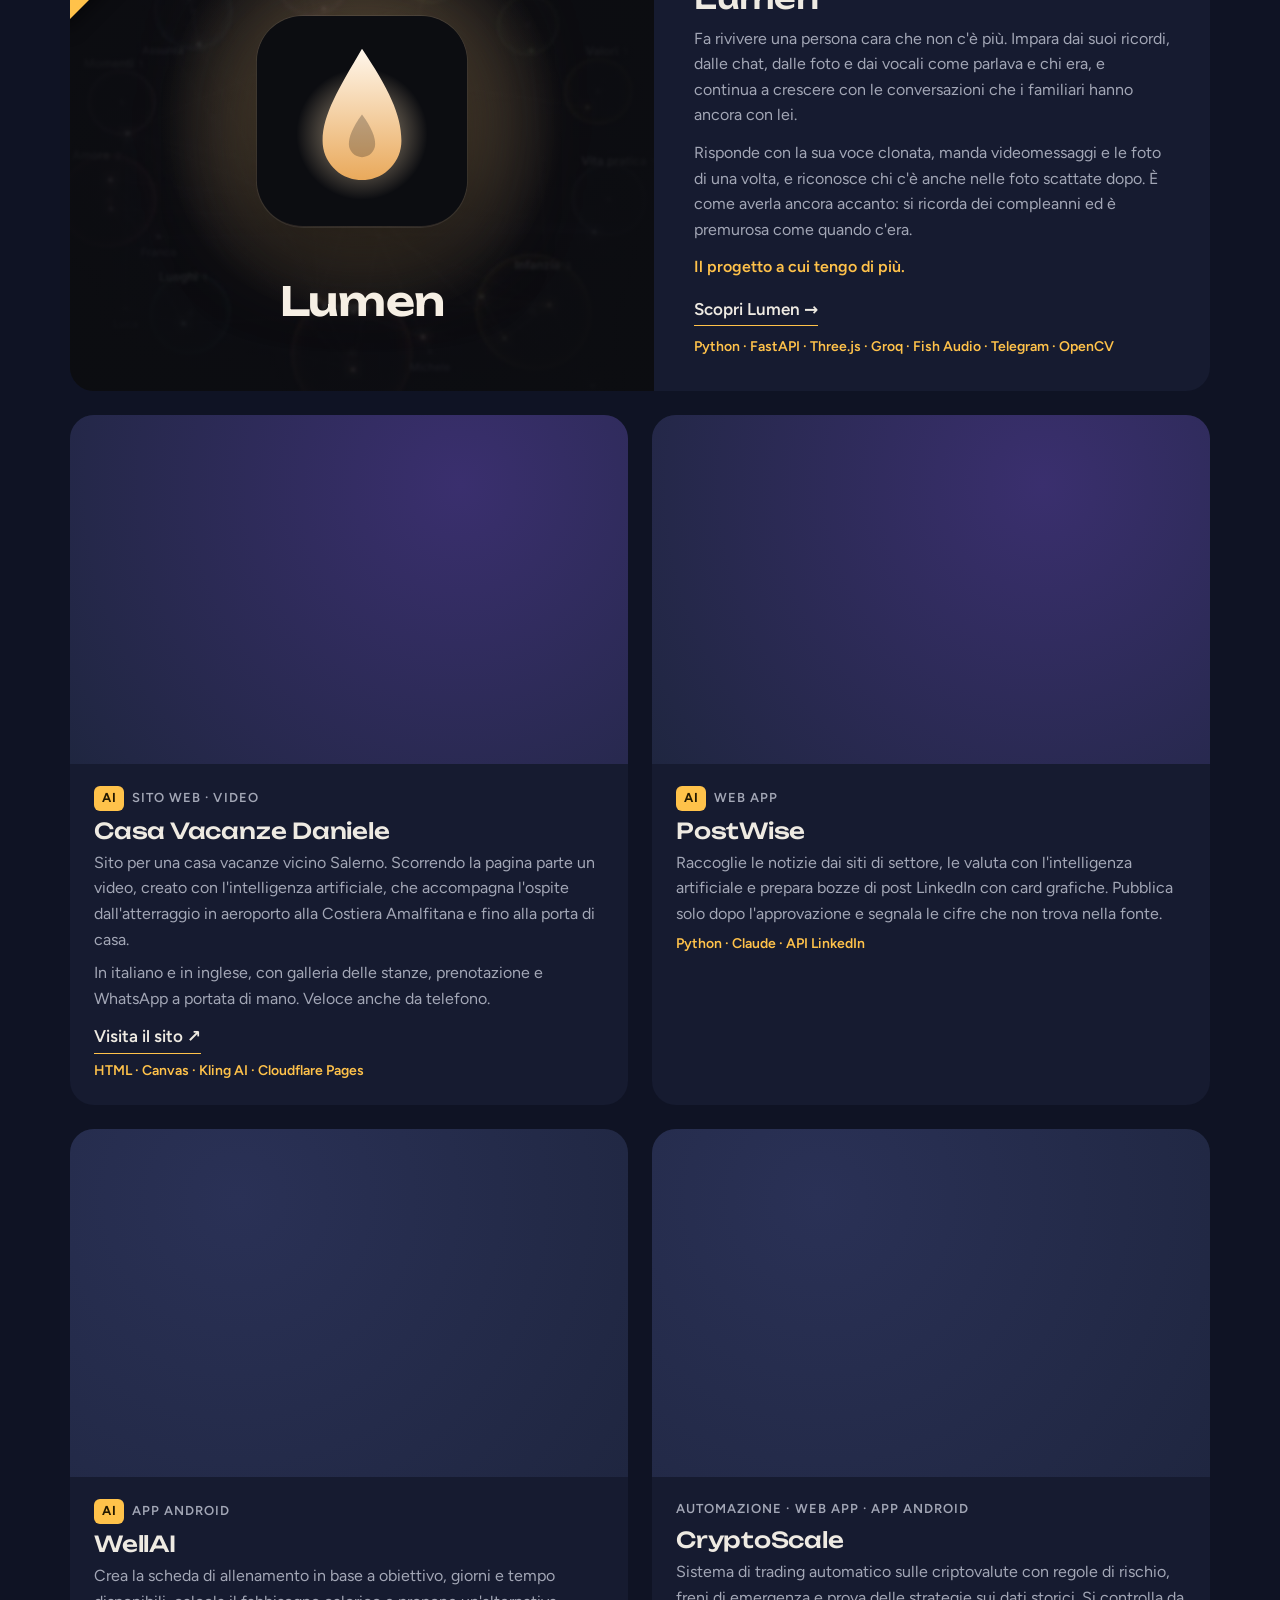
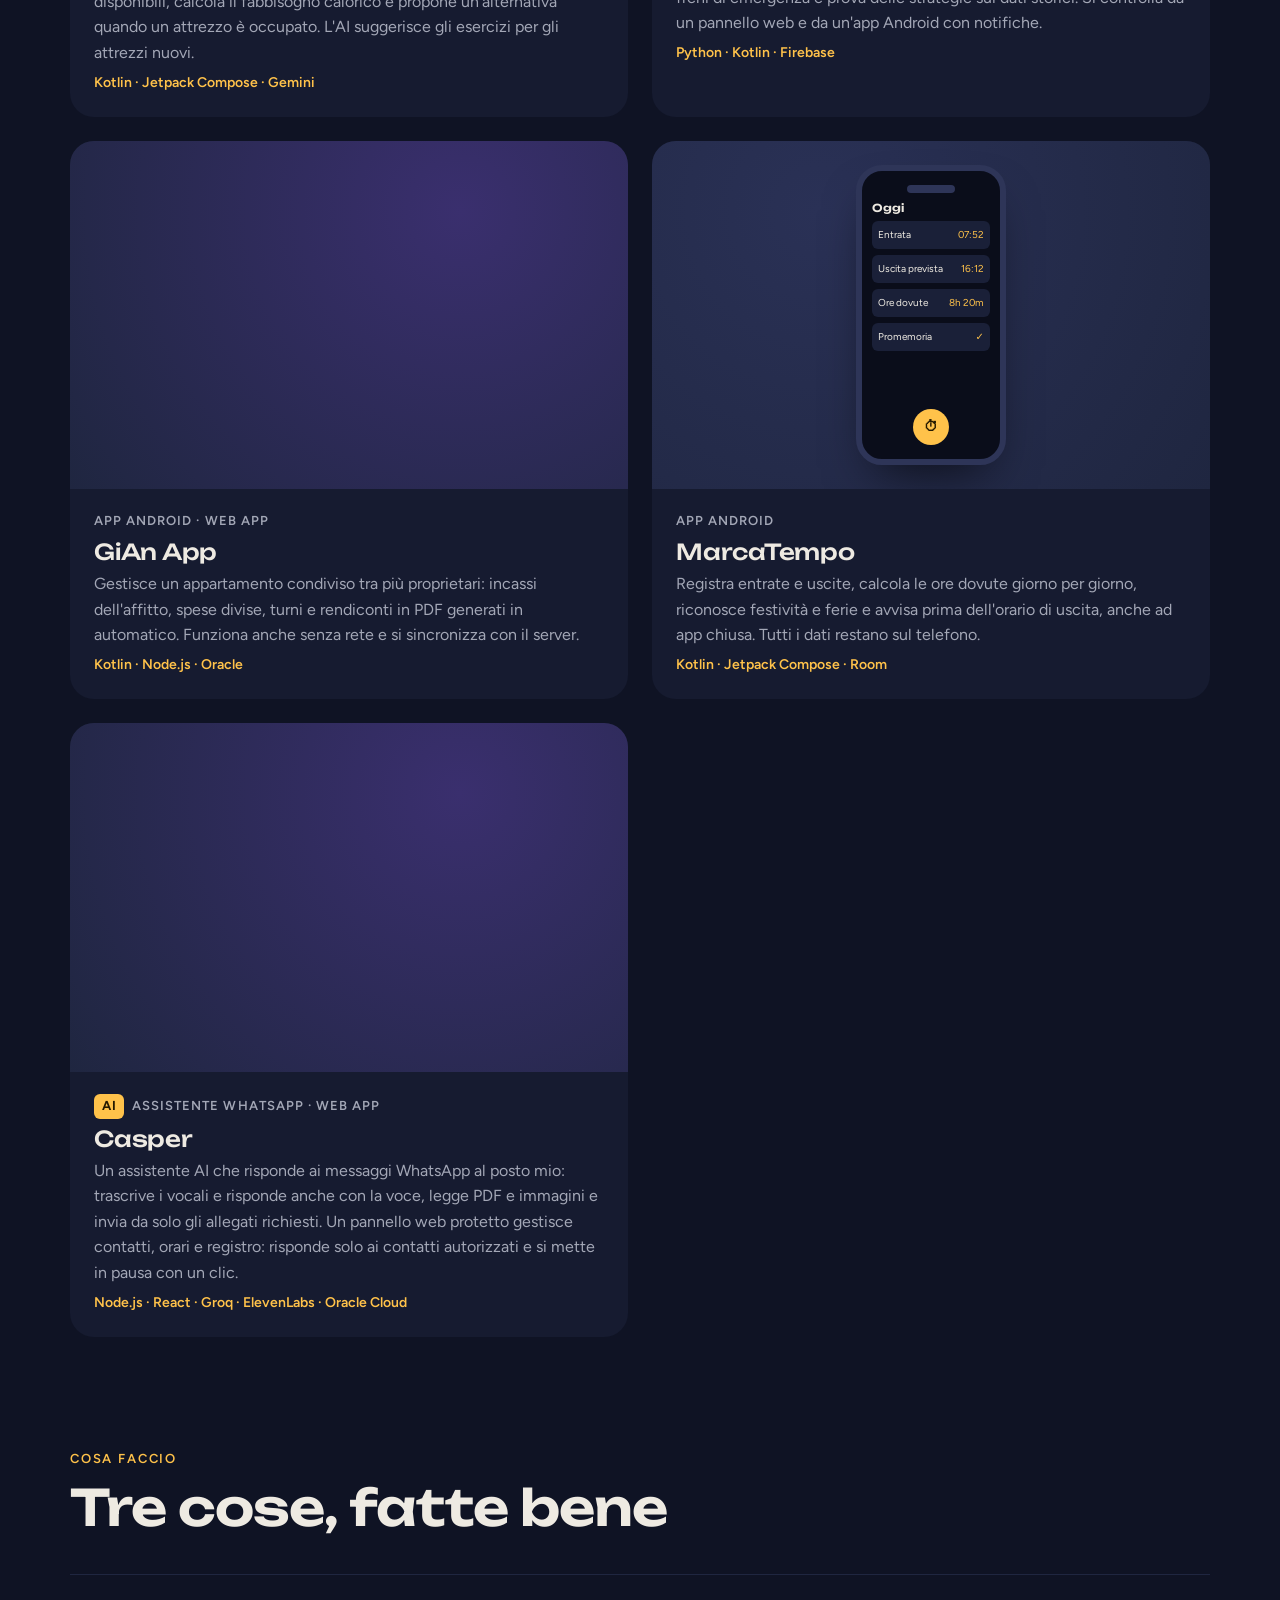
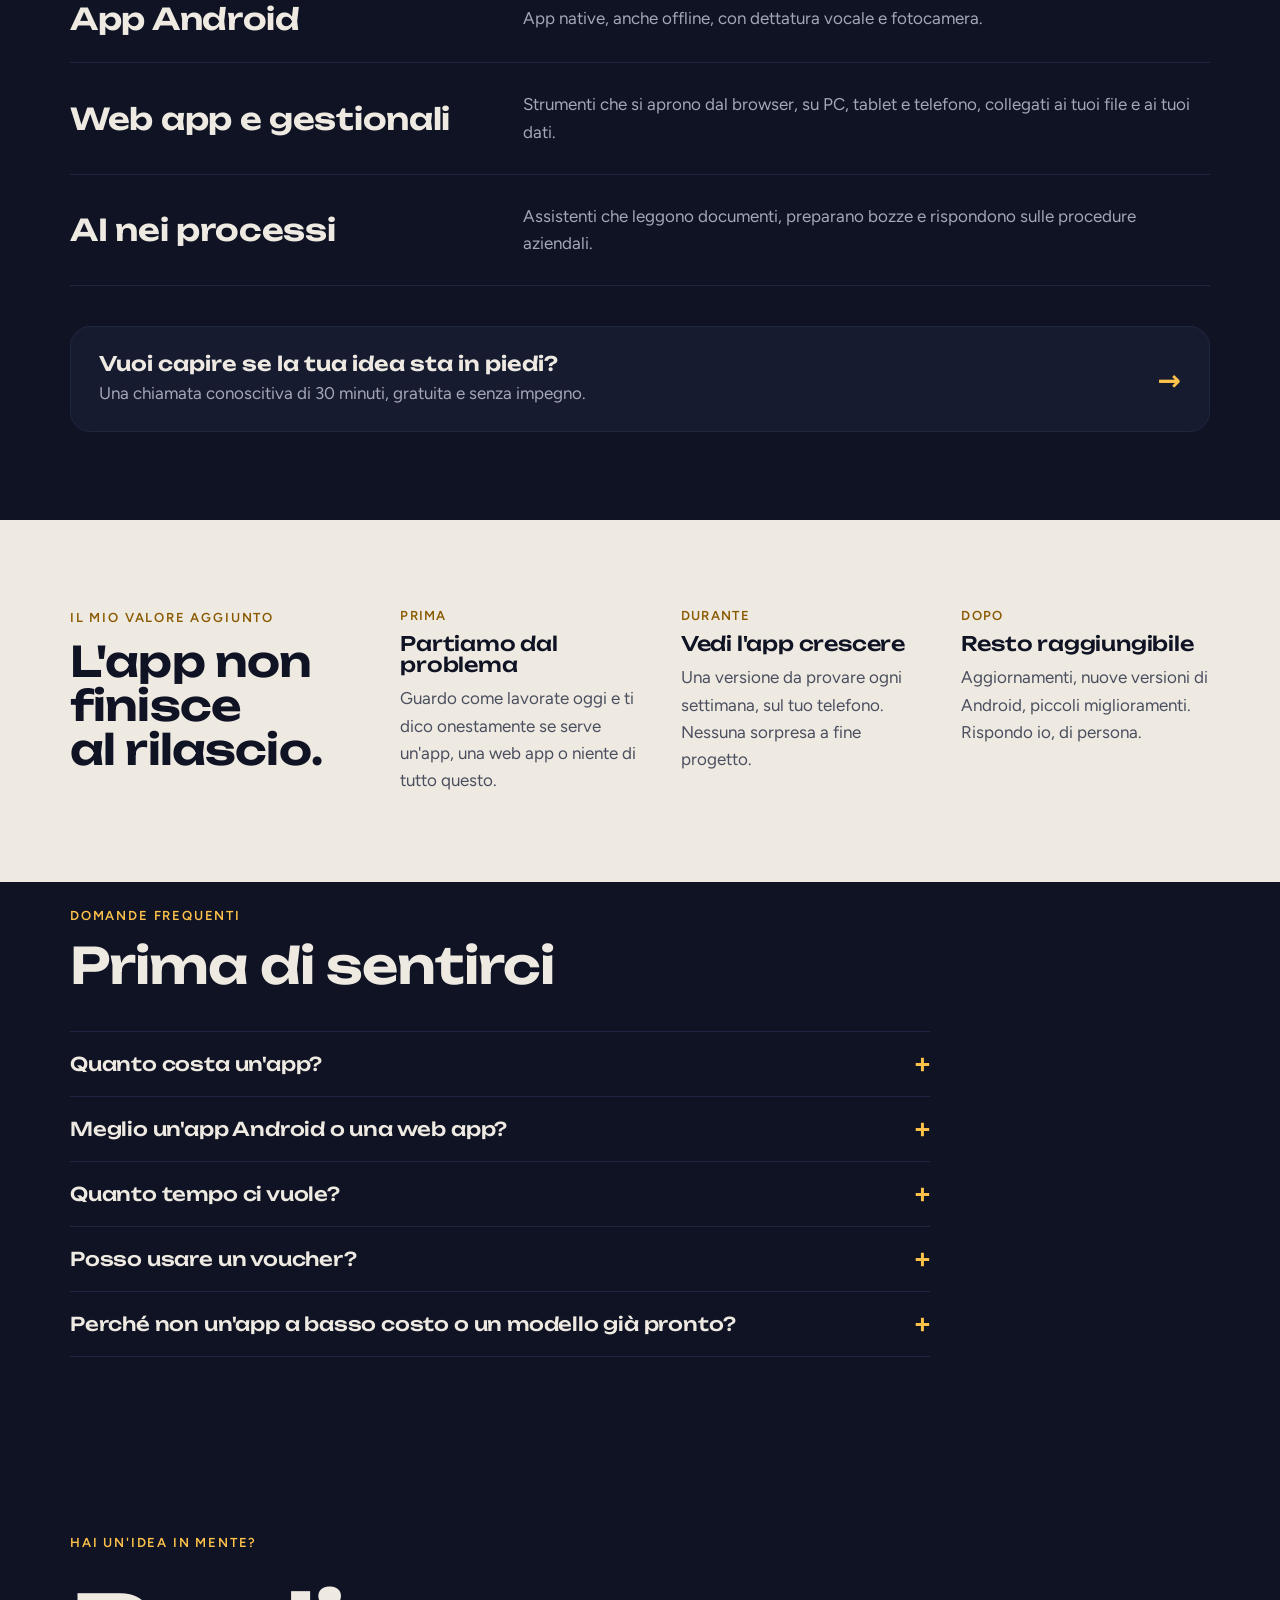
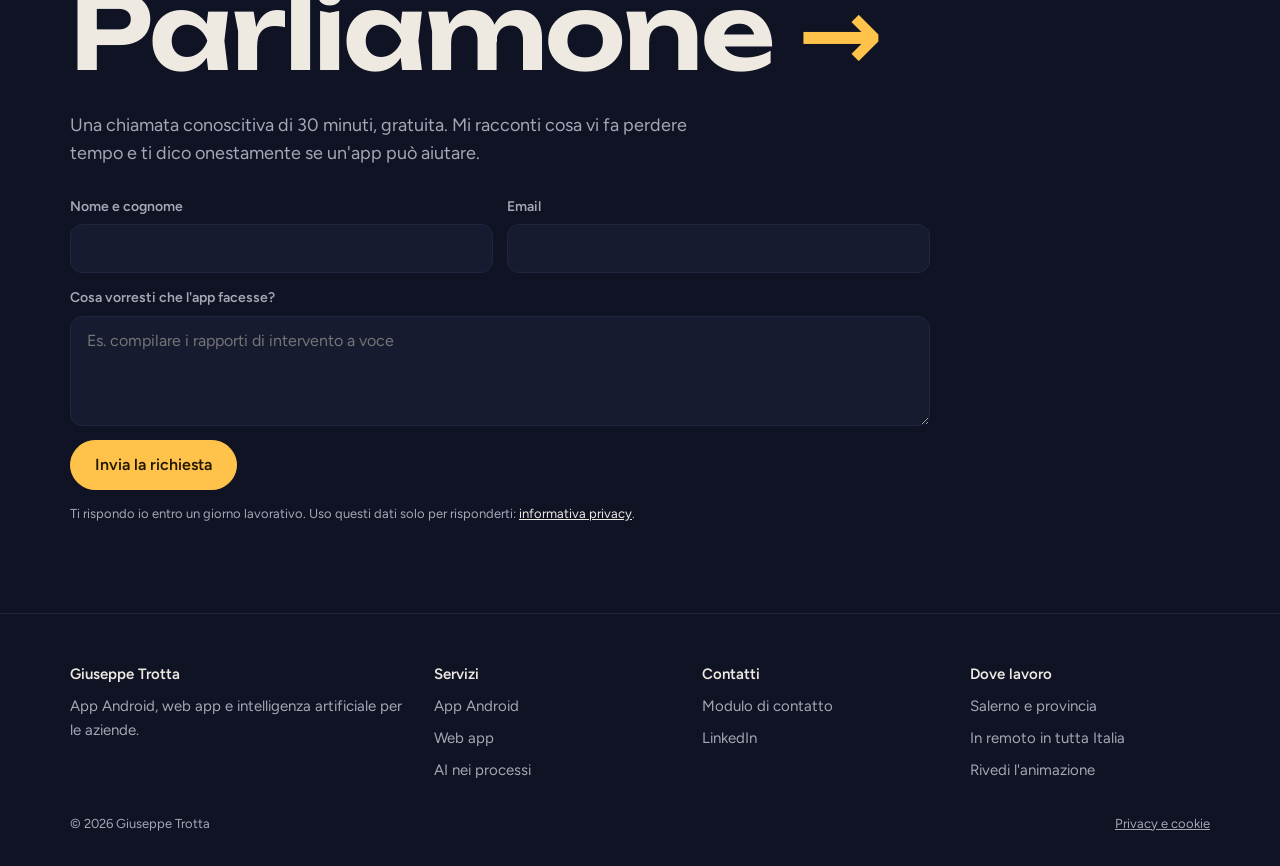
==== commit 06d5a301: "Aggiunge il progetto Casa Vacanze Daniele Co-Authored-By: Claude Opus 5.5 <noreply@anthropic.com>" ====
--- a/index.html
+++ b/index.html
@@ -168,6 +168,10 @@
       <div class="work-body"><span class="cat"><b>AI</b>Web app · Telegram · Voce clonata</span><h3>Lumen</h3><p>Fa rivivere una persona cara che non c'è più. Impara dai suoi ricordi, dalle chat, dalle foto e dai vocali come parlava e chi era, e continua a crescere con le conversazioni che i familiari hanno ancora con lei.</p><p>Risponde con la sua voce clonata, manda videomessaggi e le foto di una volta, e riconosce chi c'è anche nelle foto scattate dopo. È come averla ancora accanto: si ricorda dei compleanni ed è premurosa come quando c'era.</p><p class="heart">Il progetto a cui tengo di più.</p><a class="more" href="lumen.html" data-umami-event="Scopri Lumen">Scopri Lumen →</a><span class="tech">Python · FastAPI · Three.js · Groq · Fish Audio · Telegram · OpenCV</span></div>
     </article>
     <article class="work">
+      <div class="stage v"><img class="shot landscape" src="img/progetti/casadaniele.jpg" width="900" height="596" alt="Pagina iniziale del sito Casa Vacanze Daniele: un aereo sopra le nuvole al tramonto con il logo della casa" loading="lazy"></div>
+      <div class="work-body"><span class="cat"><b>AI</b>Sito web · Video</span><h3>Casa Vacanze Daniele</h3><p>Sito per una casa vacanze vicino Salerno. Scorrendo la pagina parte un video, creato con l'intelligenza artificiale, che accompagna l'ospite dall'atterraggio in aeroporto alla Costiera Amalfitana e fino alla porta di casa.</p><p>In italiano e in inglese, con galleria delle stanze, prenotazione e WhatsApp a portata di mano. Veloce anche da telefono.</p><a class="more" href="https://casavacanzedaniele.pages.dev/" target="_blank" rel="noopener" data-umami-event="Visita Casa Daniele">Visita il sito ↗</a><span class="tech">HTML · Canvas · Kling AI · Cloudflare Pages</span></div>
+    </article>
+    <article class="work">
       <div class="stage v"><img class="shot square" src="img/progetti/postwise.jpg" width="720" height="720" alt="Card per un post LinkedIn generata da PostWise" loading="lazy"></div>
       <div class="work-body"><span class="cat"><b>AI</b>Web app</span><h3>PostWise</h3><p>Raccoglie le notizie dai siti di settore, le valuta con l'intelligenza artificiale e prepara bozze di post LinkedIn con card grafiche. Pubblica solo dopo l'approvazione e segnala le cifre che non trova nella fonte.</p><span class="tech">Python · Claude · API LinkedIn</span></div>
     </article>
--- a/style.css
+++ b/style.css
@@ -126,6 +126,12 @@
 .work.featured .heart { color: var(--sun); font-weight: 600; }
 .work .more { justify-self: start; margin-top: 4px; font-weight: 600; color: var(--bone); text-decoration: none; border-bottom: 1.5px solid var(--sun); padding-bottom: 2px; }
 .work .more:hover { color: var(--sun); }
+/* tutta la scheda è cliccabile: il link "Scopri" si allarga a coprirla (testo e lettori di schermo restano normali) */
+.work:has(.more) { position: relative; cursor: pointer; }
+.work .more::after { content: ""; position: absolute; inset: 0; z-index: 3; border-radius: inherit; }
+.work:has(.more):hover .more { color: var(--sun); }
+.work .more:focus-visible { outline: none; }
+.work:has(.more:focus-visible) { outline: 2px solid var(--sun); outline-offset: 3px; }
 @media (min-width: 821px) {
   .work.featured { grid-template-columns: 1.05fr 1fr; grid-template-rows: none; }
   .work.featured .stage { aspect-ratio: auto; min-height: 420px; }
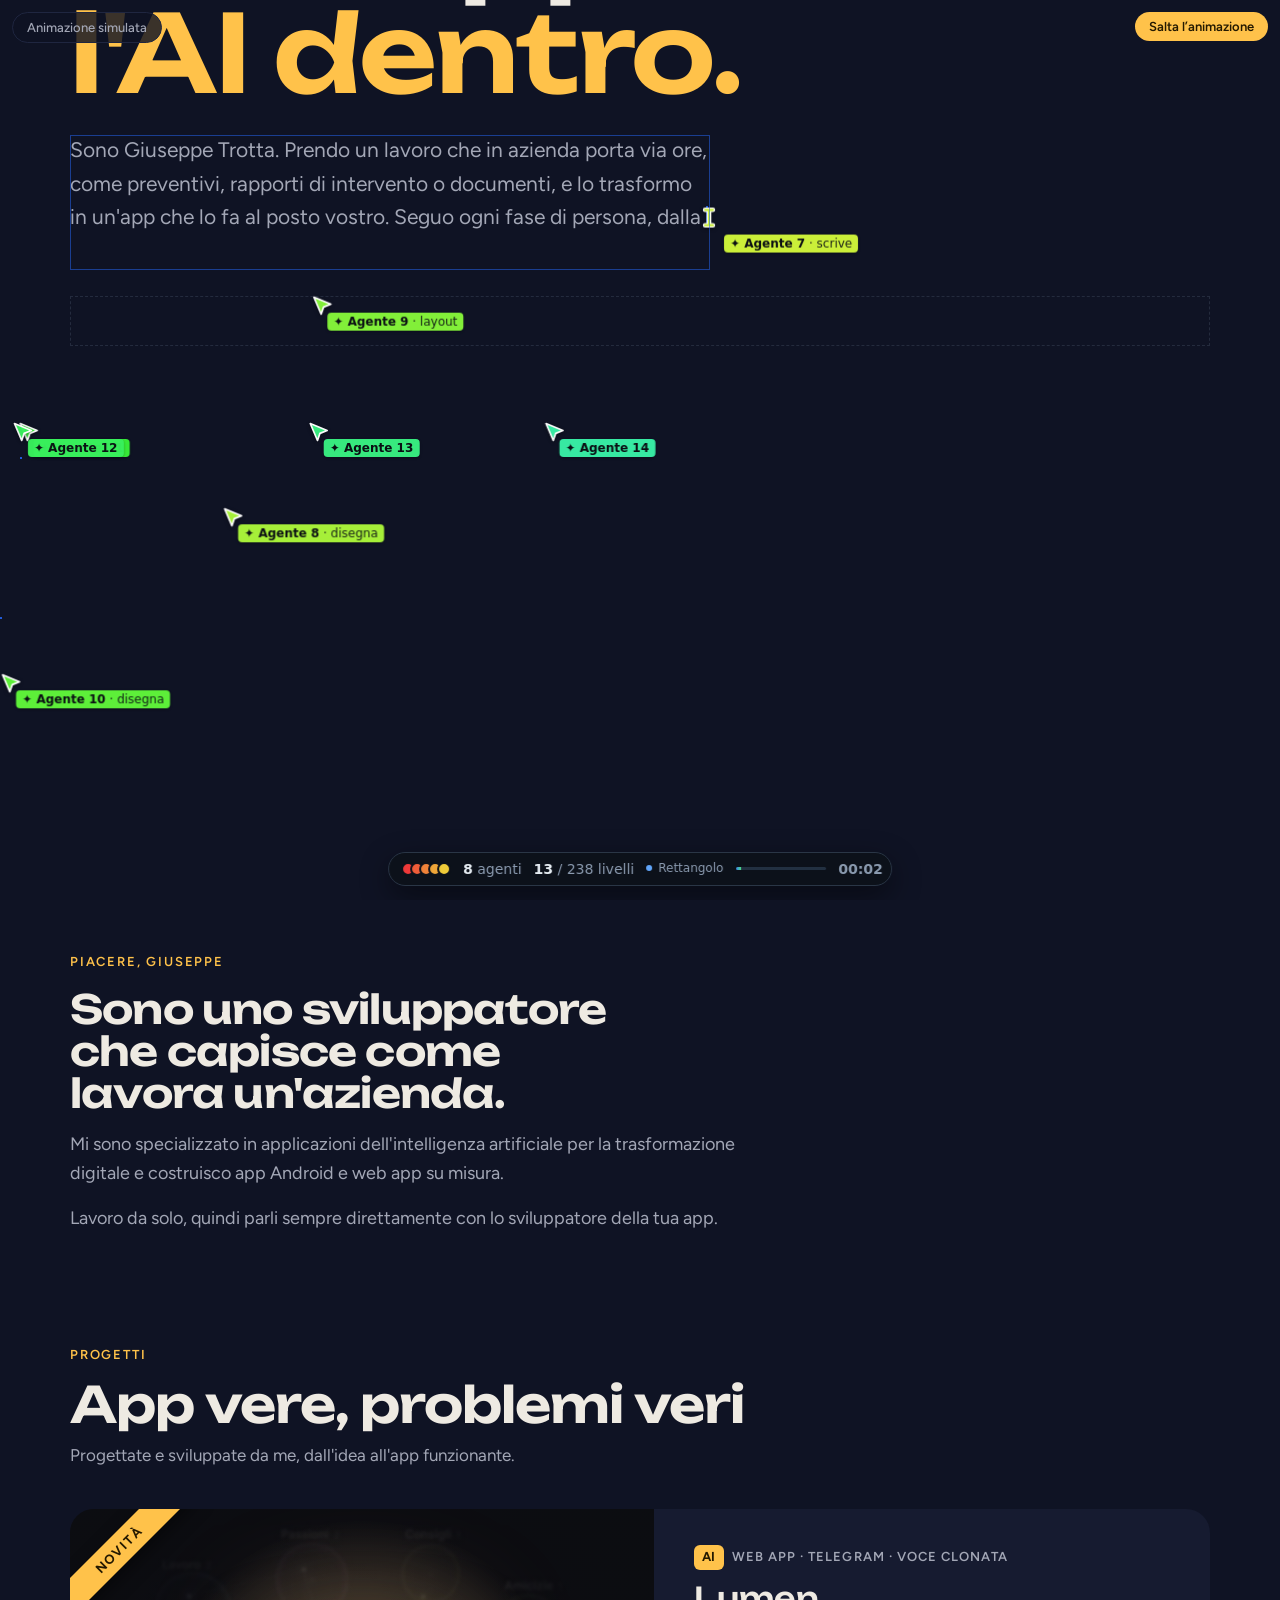
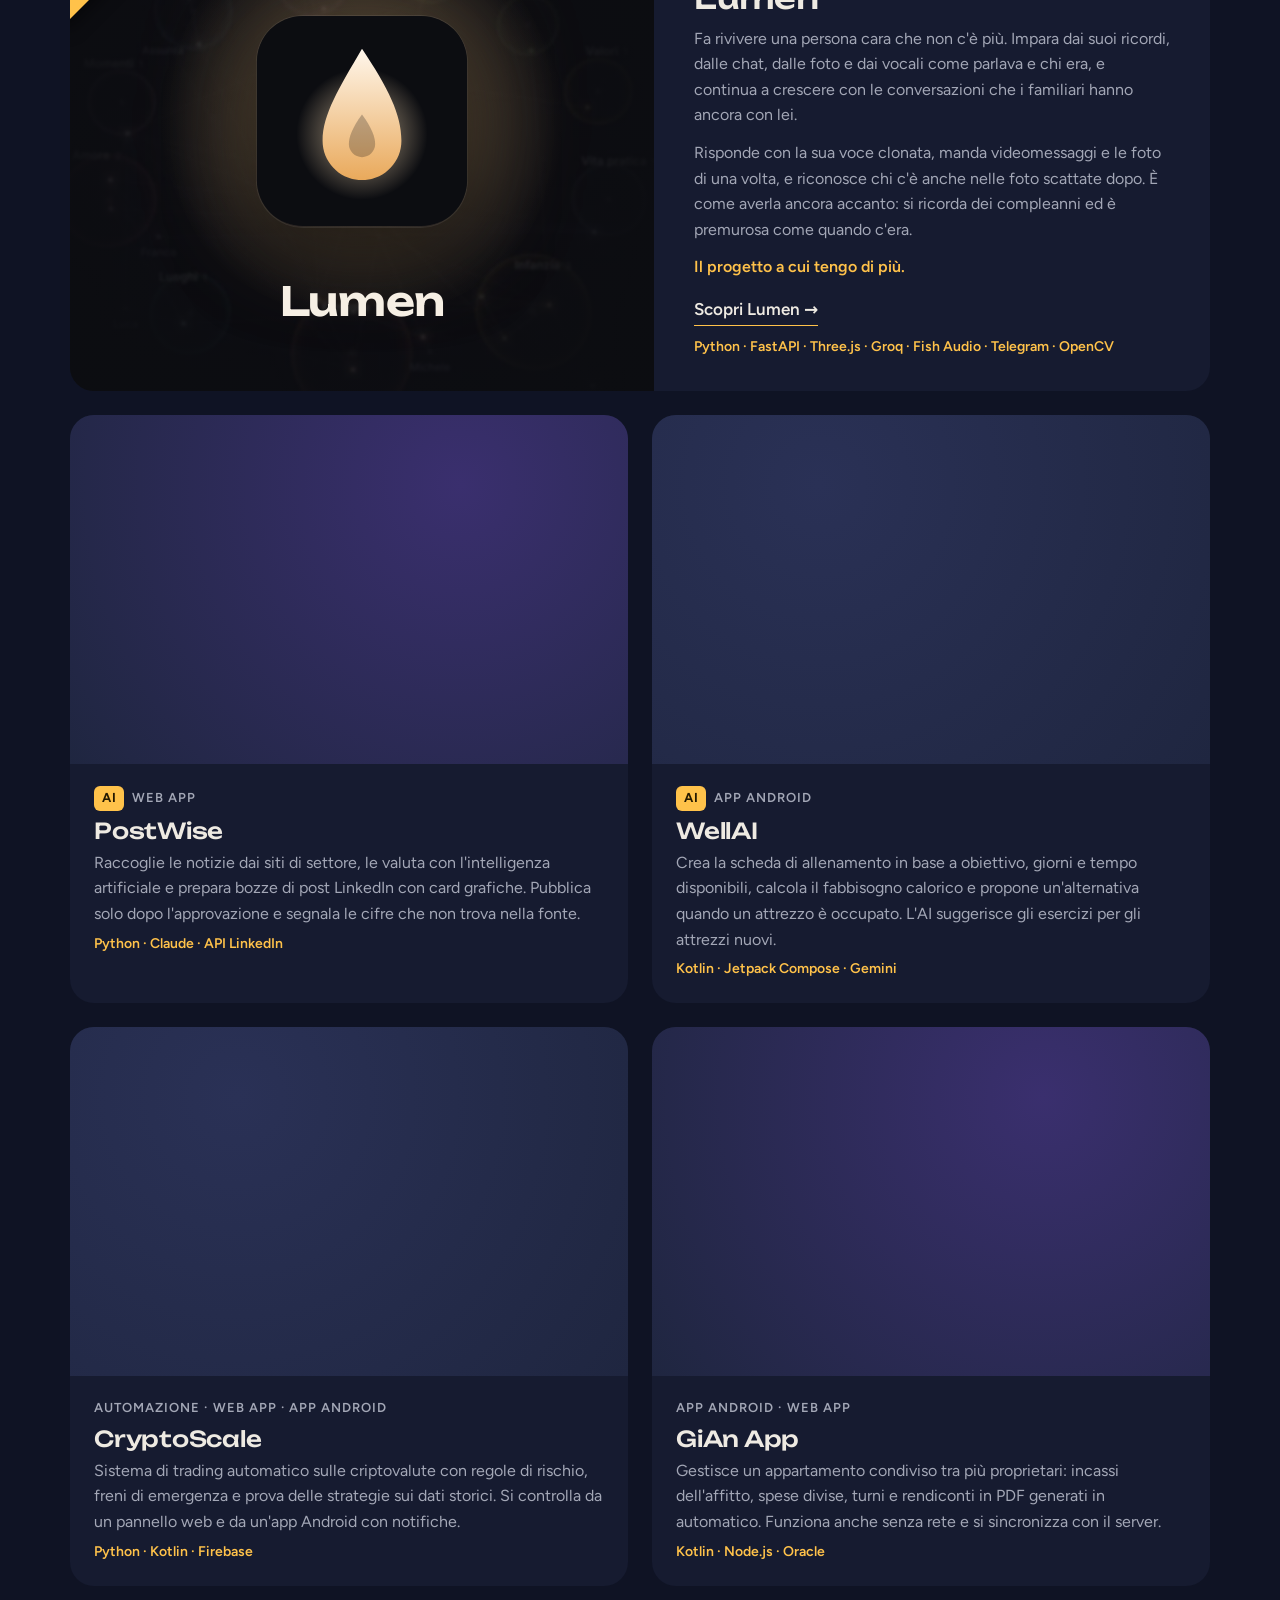
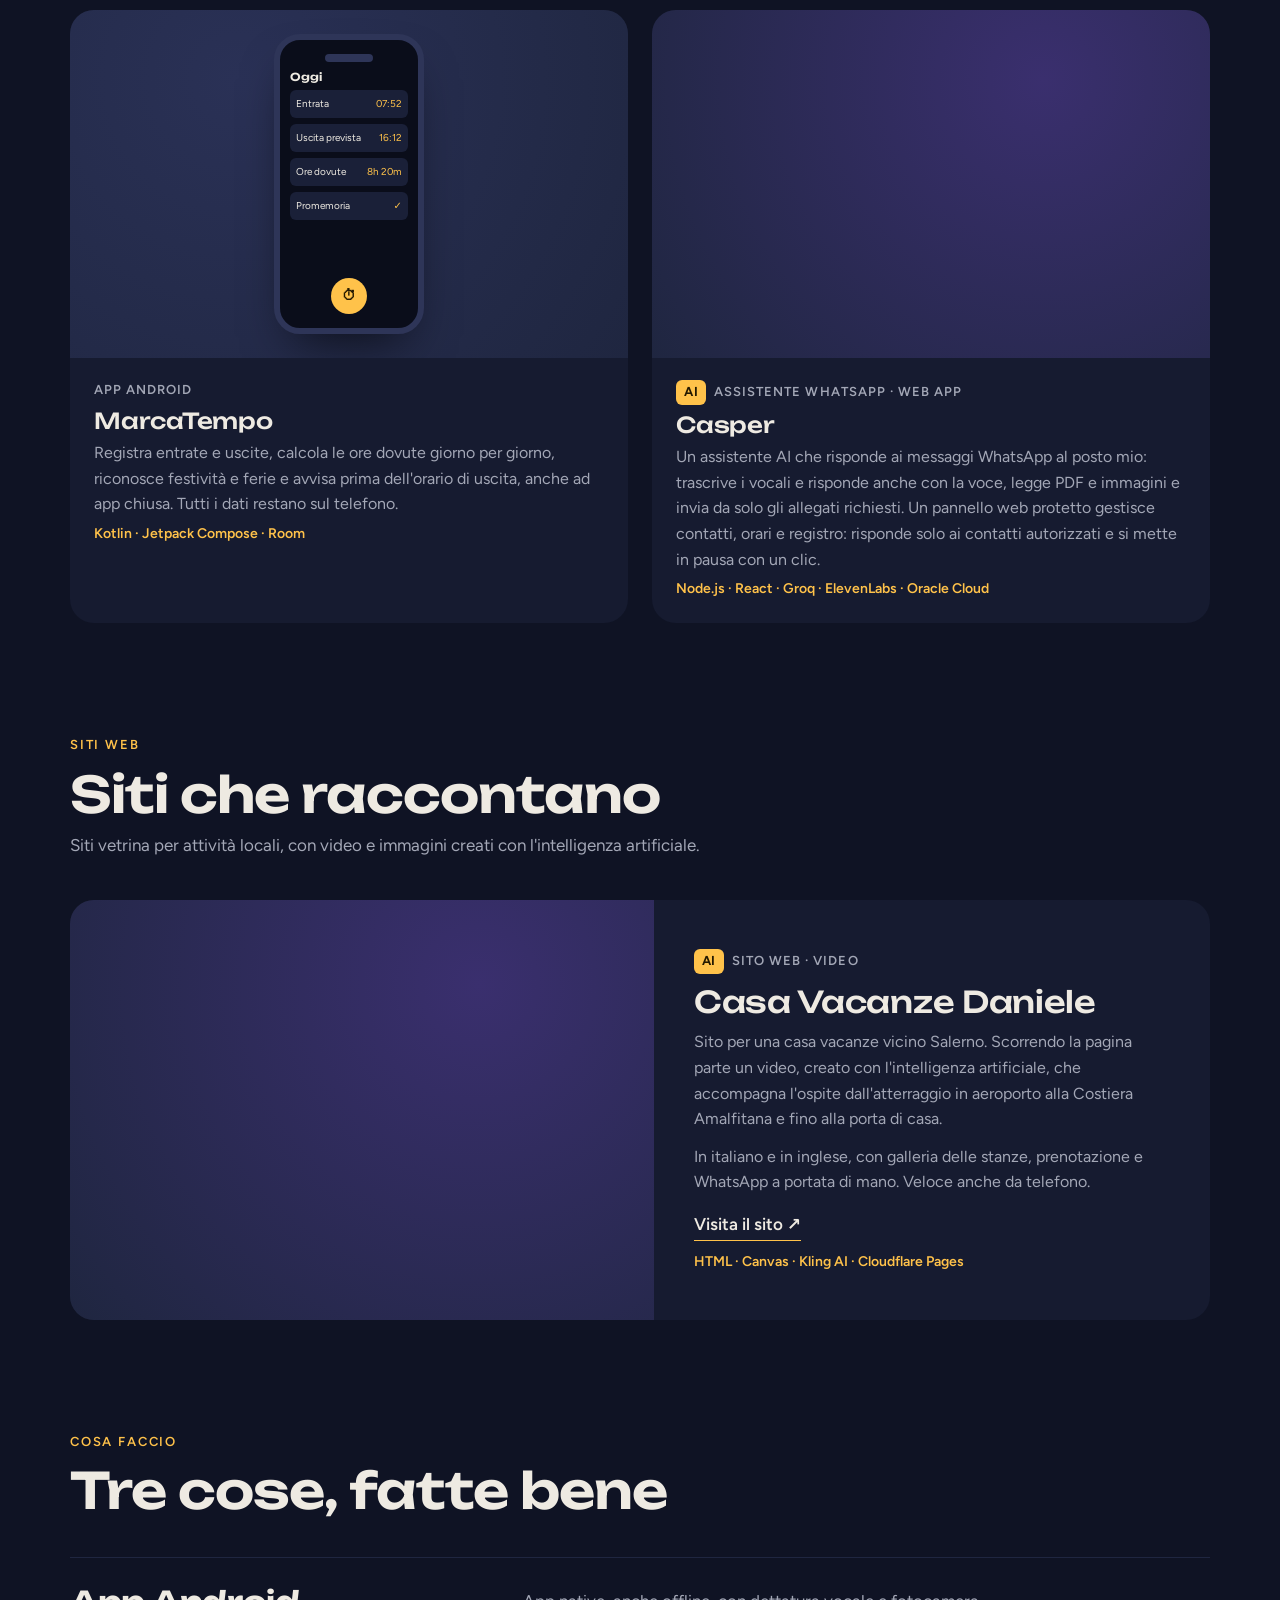
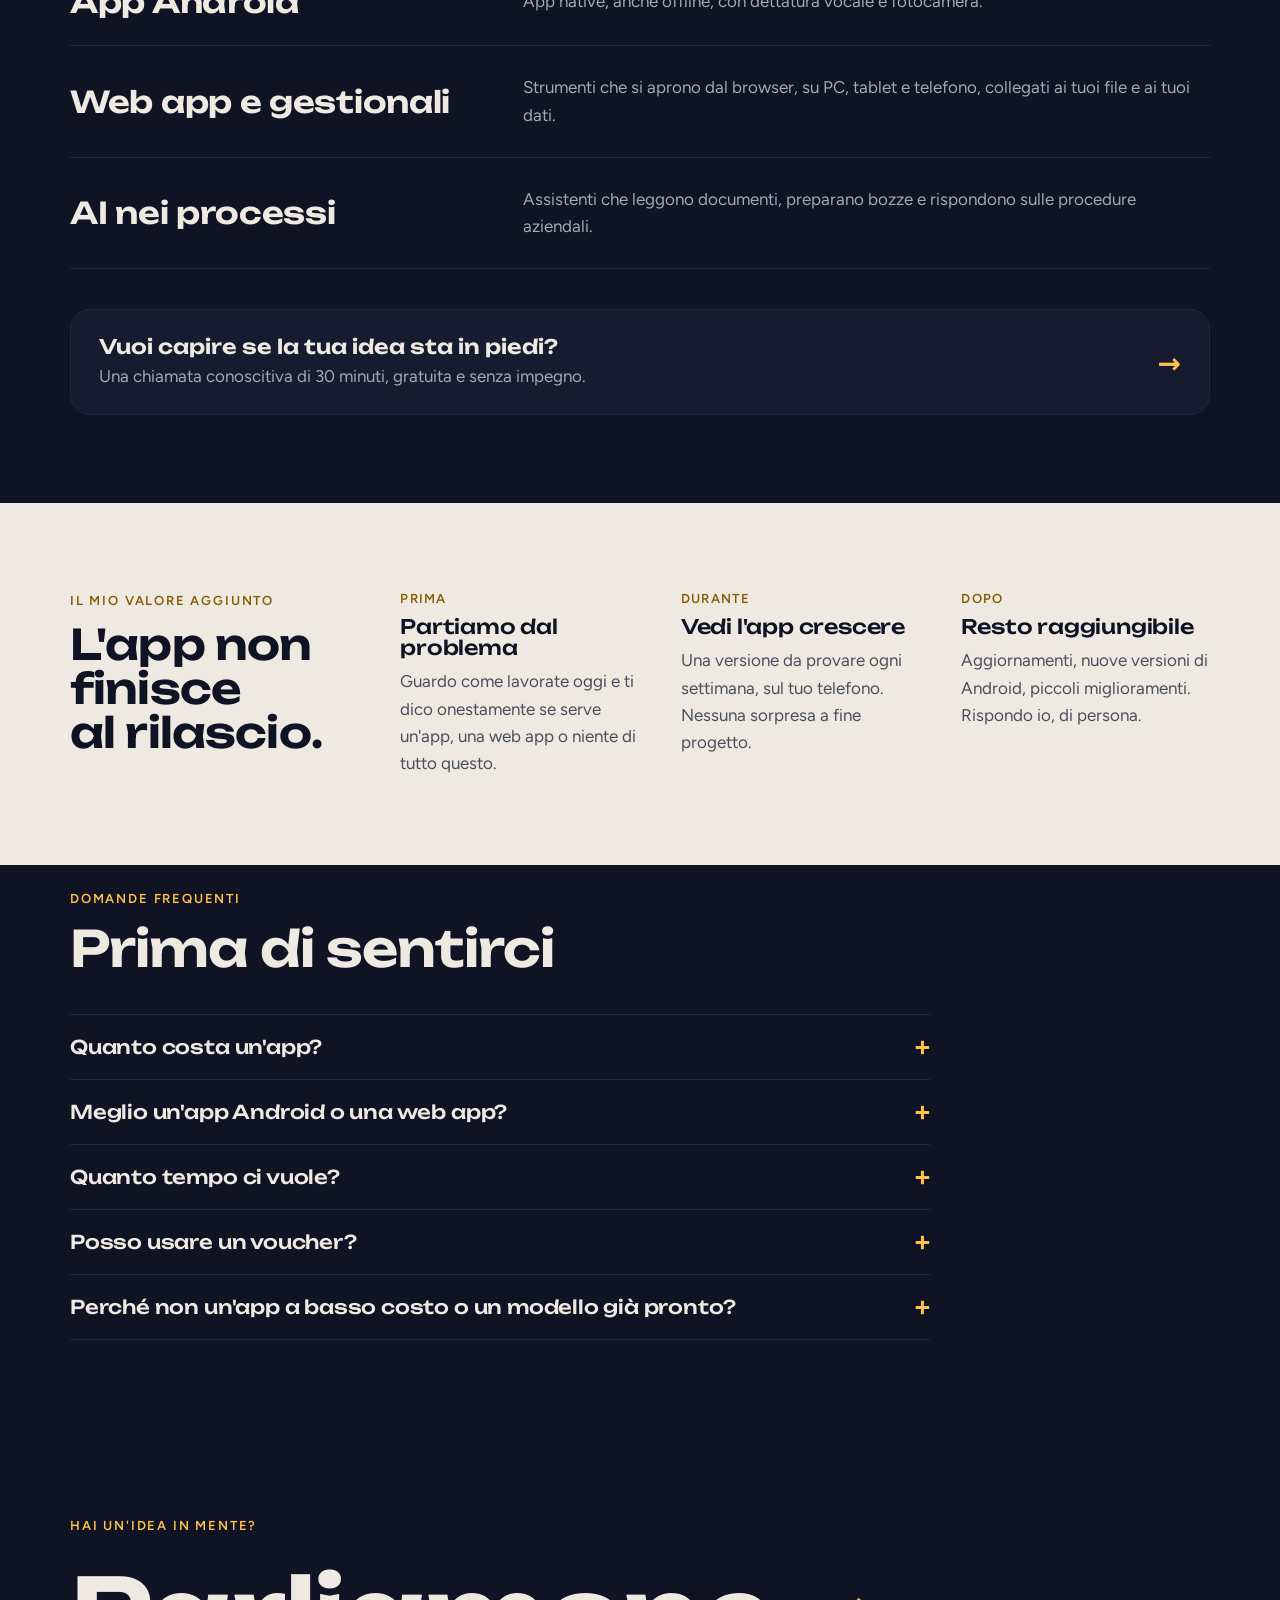
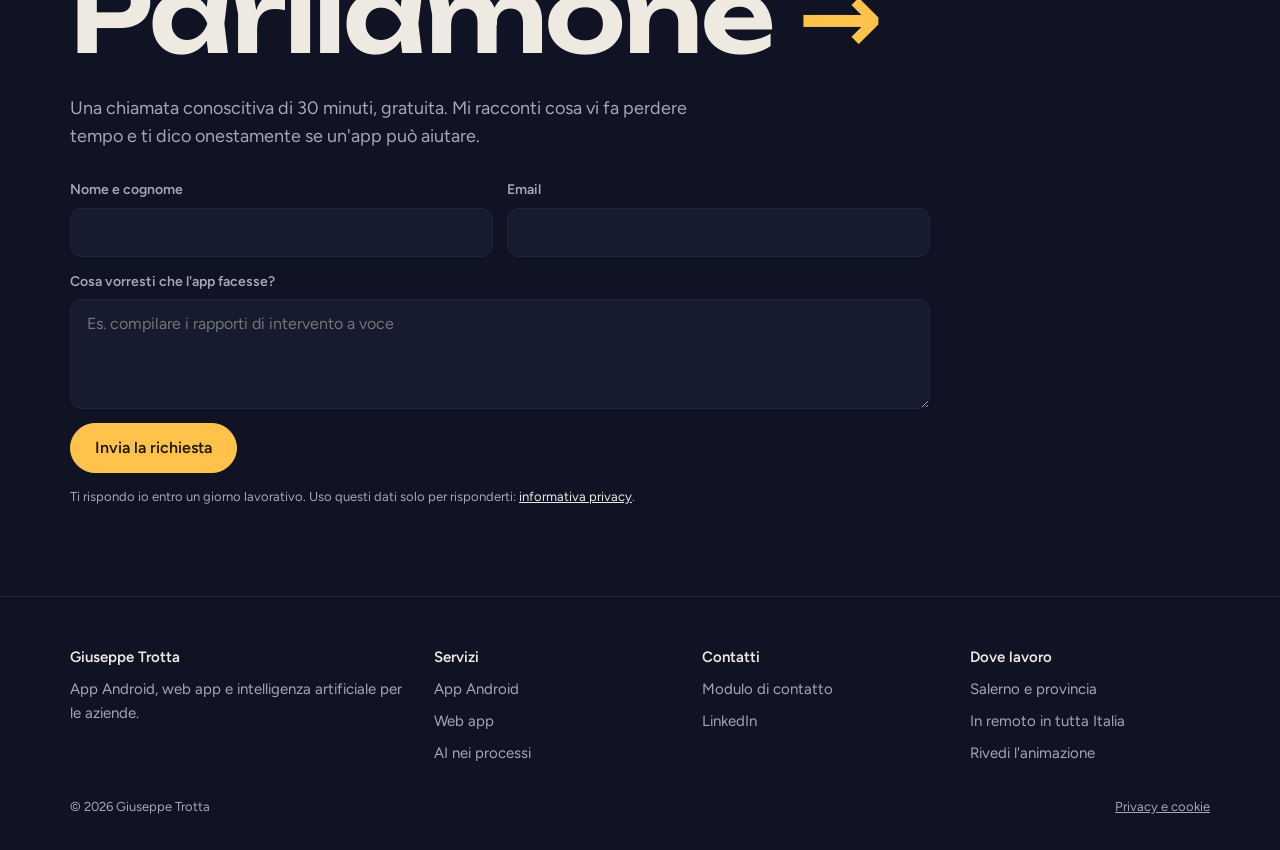
==== commit 19b3599d: "Sposta Casa Vacanze Daniele in una sezione Siti web separata dalle app Co-Authored-By: Claude Opus 5" ====
--- a/index.html
+++ b/index.html
@@ -168,10 +168,6 @@
       <div class="work-body"><span class="cat"><b>AI</b>Web app · Telegram · Voce clonata</span><h3>Lumen</h3><p>Fa rivivere una persona cara che non c'è più. Impara dai suoi ricordi, dalle chat, dalle foto e dai vocali come parlava e chi era, e continua a crescere con le conversazioni che i familiari hanno ancora con lei.</p><p>Risponde con la sua voce clonata, manda videomessaggi e le foto di una volta, e riconosce chi c'è anche nelle foto scattate dopo. È come averla ancora accanto: si ricorda dei compleanni ed è premurosa come quando c'era.</p><p class="heart">Il progetto a cui tengo di più.</p><a class="more" href="lumen.html" data-umami-event="Scopri Lumen">Scopri Lumen →</a><span class="tech">Python · FastAPI · Three.js · Groq · Fish Audio · Telegram · OpenCV</span></div>
     </article>
     <article class="work">
-      <div class="stage v"><img class="shot landscape" src="img/progetti/casadaniele.jpg" width="900" height="596" alt="Pagina iniziale del sito Casa Vacanze Daniele: un aereo sopra le nuvole al tramonto con il logo della casa" loading="lazy"></div>
-      <div class="work-body"><span class="cat"><b>AI</b>Sito web · Video</span><h3>Casa Vacanze Daniele</h3><p>Sito per una casa vacanze vicino Salerno. Scorrendo la pagina parte un video, creato con l'intelligenza artificiale, che accompagna l'ospite dall'atterraggio in aeroporto alla Costiera Amalfitana e fino alla porta di casa.</p><p>In italiano e in inglese, con galleria delle stanze, prenotazione e WhatsApp a portata di mano. Veloce anche da telefono.</p><a class="more" href="https://casavacanzedaniele.pages.dev/" target="_blank" rel="noopener" data-umami-event="Visita Casa Daniele">Visita il sito ↗</a><span class="tech">HTML · Canvas · Kling AI · Cloudflare Pages</span></div>
-    </article>
-    <article class="work">
       <div class="stage v"><img class="shot square" src="img/progetti/postwise.jpg" width="720" height="720" alt="Card per un post LinkedIn generata da PostWise" loading="lazy"></div>
       <div class="work-body"><span class="cat"><b>AI</b>Web app</span><h3>PostWise</h3><p>Raccoglie le notizie dai siti di settore, le valuta con l'intelligenza artificiale e prepara bozze di post LinkedIn con card grafiche. Pubblica solo dopo l'approvazione e segnala le cifre che non trova nella fonte.</p><span class="tech">Python · Claude · API LinkedIn</span></div>
     </article>
@@ -201,6 +197,18 @@
     <article class="work">
       <div class="stage v"><img class="shot landscape" src="img/progetti/casper.jpg" width="854" height="640" alt="Casper, una sfera bianca con gli occhi, sopra uno smartphone con una chat WhatsApp aperta" loading="lazy"></div>
       <div class="work-body"><span class="cat"><b>AI</b>Assistente WhatsApp · Web app</span><h3>Casper</h3><p>Un assistente AI che risponde ai messaggi WhatsApp al posto mio: trascrive i vocali e risponde anche con la voce, legge PDF e immagini e invia da solo gli allegati richiesti. Un pannello web protetto gestisce contatti, orari e registro: risponde solo ai contatti autorizzati e si mette in pausa con un clic.</p><span class="tech">Node.js · React · Groq · ElevenLabs · Oracle Cloud</span></div>
+    </article>
+  </div>
+</div></section>
+
+<section id="siti" style="padding-top:24px"><div class="wrap">
+  <div class="head">
+    <div><span class="kicker">Siti web</span><h2>Siti che raccontano</h2><p>Siti vetrina per attività locali, con video e immagini creati con l'intelligenza artificiale.</p></div>
+  </div>
+  <div class="works">
+    <article class="work featured">
+      <div class="stage v"><img class="shot landscape" src="img/progetti/casadaniele.jpg" width="900" height="596" alt="Pagina iniziale del sito Casa Vacanze Daniele: un aereo sopra le nuvole al tramonto con il logo della casa" loading="lazy"></div>
+      <div class="work-body"><span class="cat"><b>AI</b>Sito web · Video</span><h3>Casa Vacanze Daniele</h3><p>Sito per una casa vacanze vicino Salerno. Scorrendo la pagina parte un video, creato con l'intelligenza artificiale, che accompagna l'ospite dall'atterraggio in aeroporto alla Costiera Amalfitana e fino alla porta di casa.</p><p>In italiano e in inglese, con galleria delle stanze, prenotazione e WhatsApp a portata di mano. Veloce anche da telefono.</p><a class="more" href="https://casavacanzedaniele.pages.dev/" target="_blank" rel="noopener" data-umami-event="Visita Casa Daniele">Visita il sito ↗</a><span class="tech">HTML · Canvas · Kling AI · Cloudflare Pages</span></div>
     </article>
   </div>
 </div></section>
--- a/style.css
+++ b/style.css
@@ -137,6 +137,7 @@
   .work.featured .stage { aspect-ratio: auto; min-height: 420px; }
   .work.featured .work-body { align-content: center; padding: 36px 40px; gap: 12px; }
   .work.featured h3 { font-size: 30px; }
+  .work.featured .landscape { max-height: 340px; }
 }
 @media (max-width: 820px) { .stage.lume { aspect-ratio: 4 / 3; } }
 .tech { font: 600 14px var(--body); color: var(--sun); }
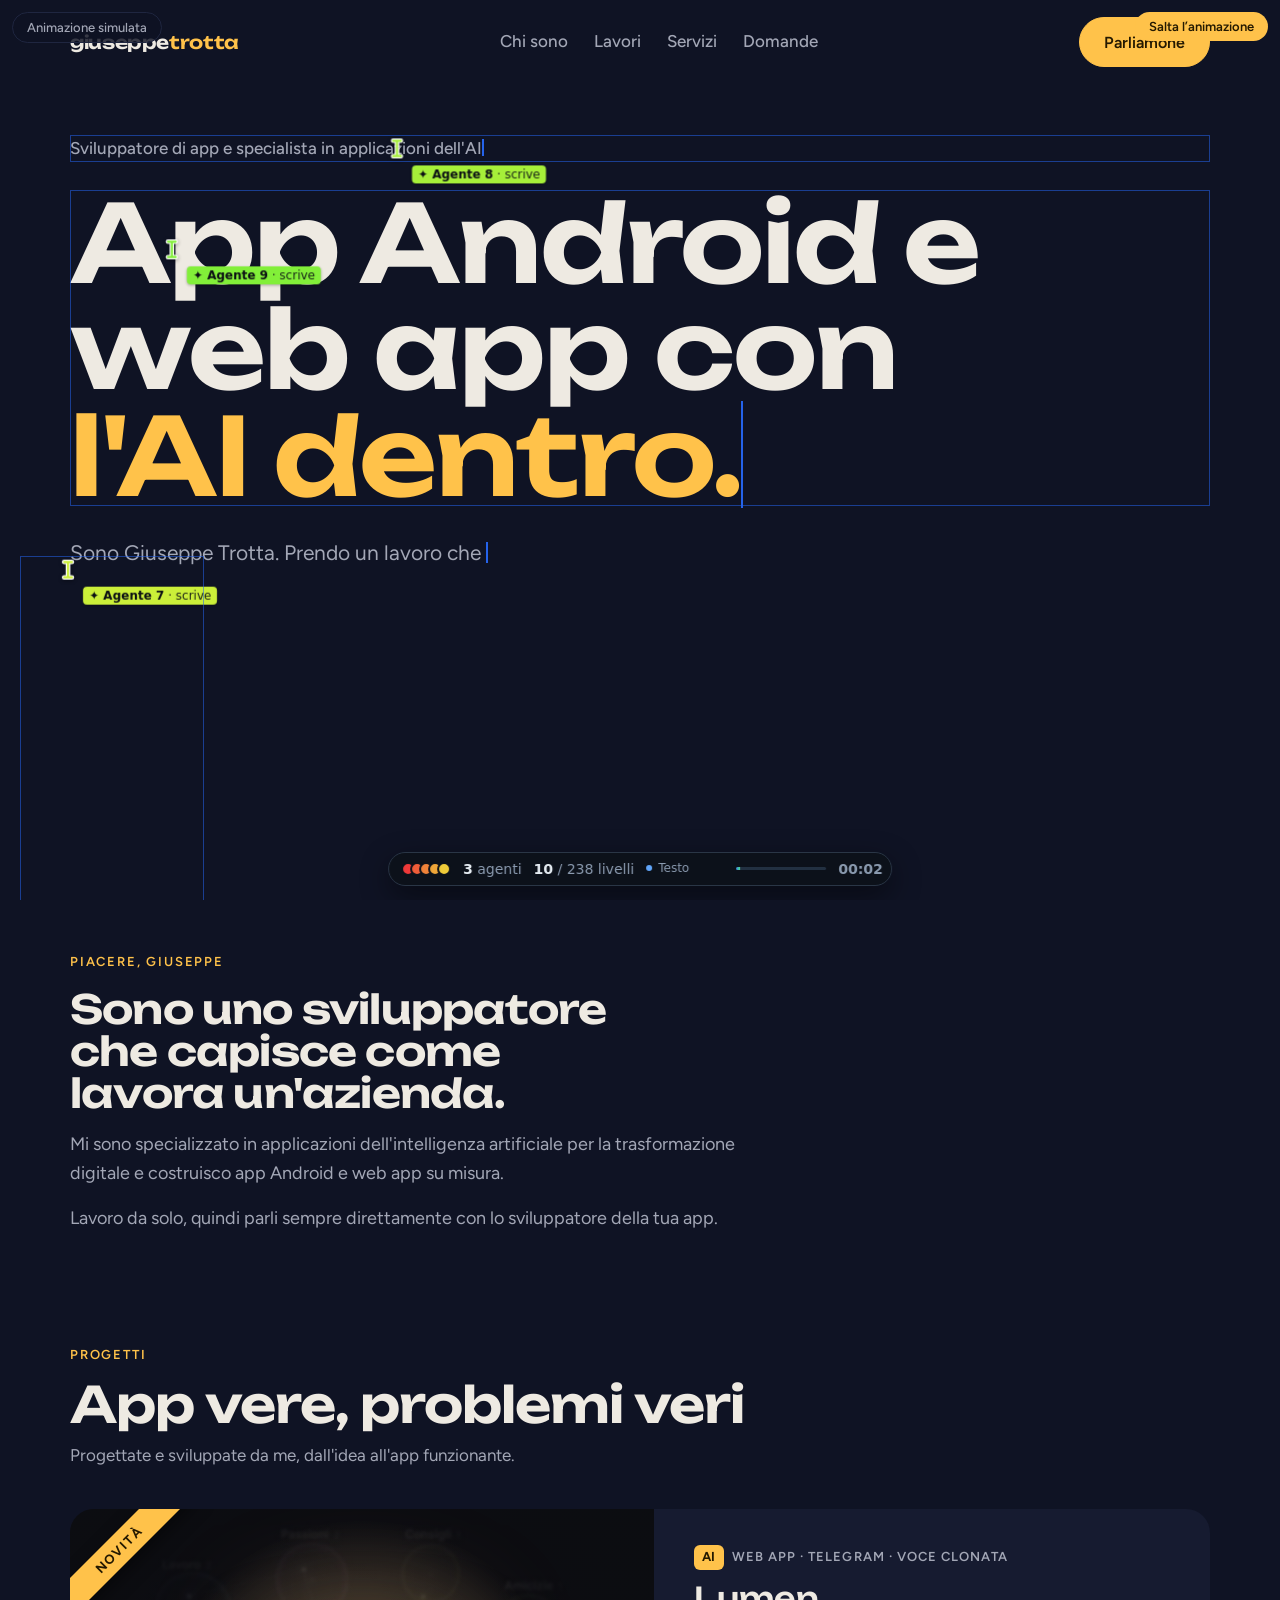
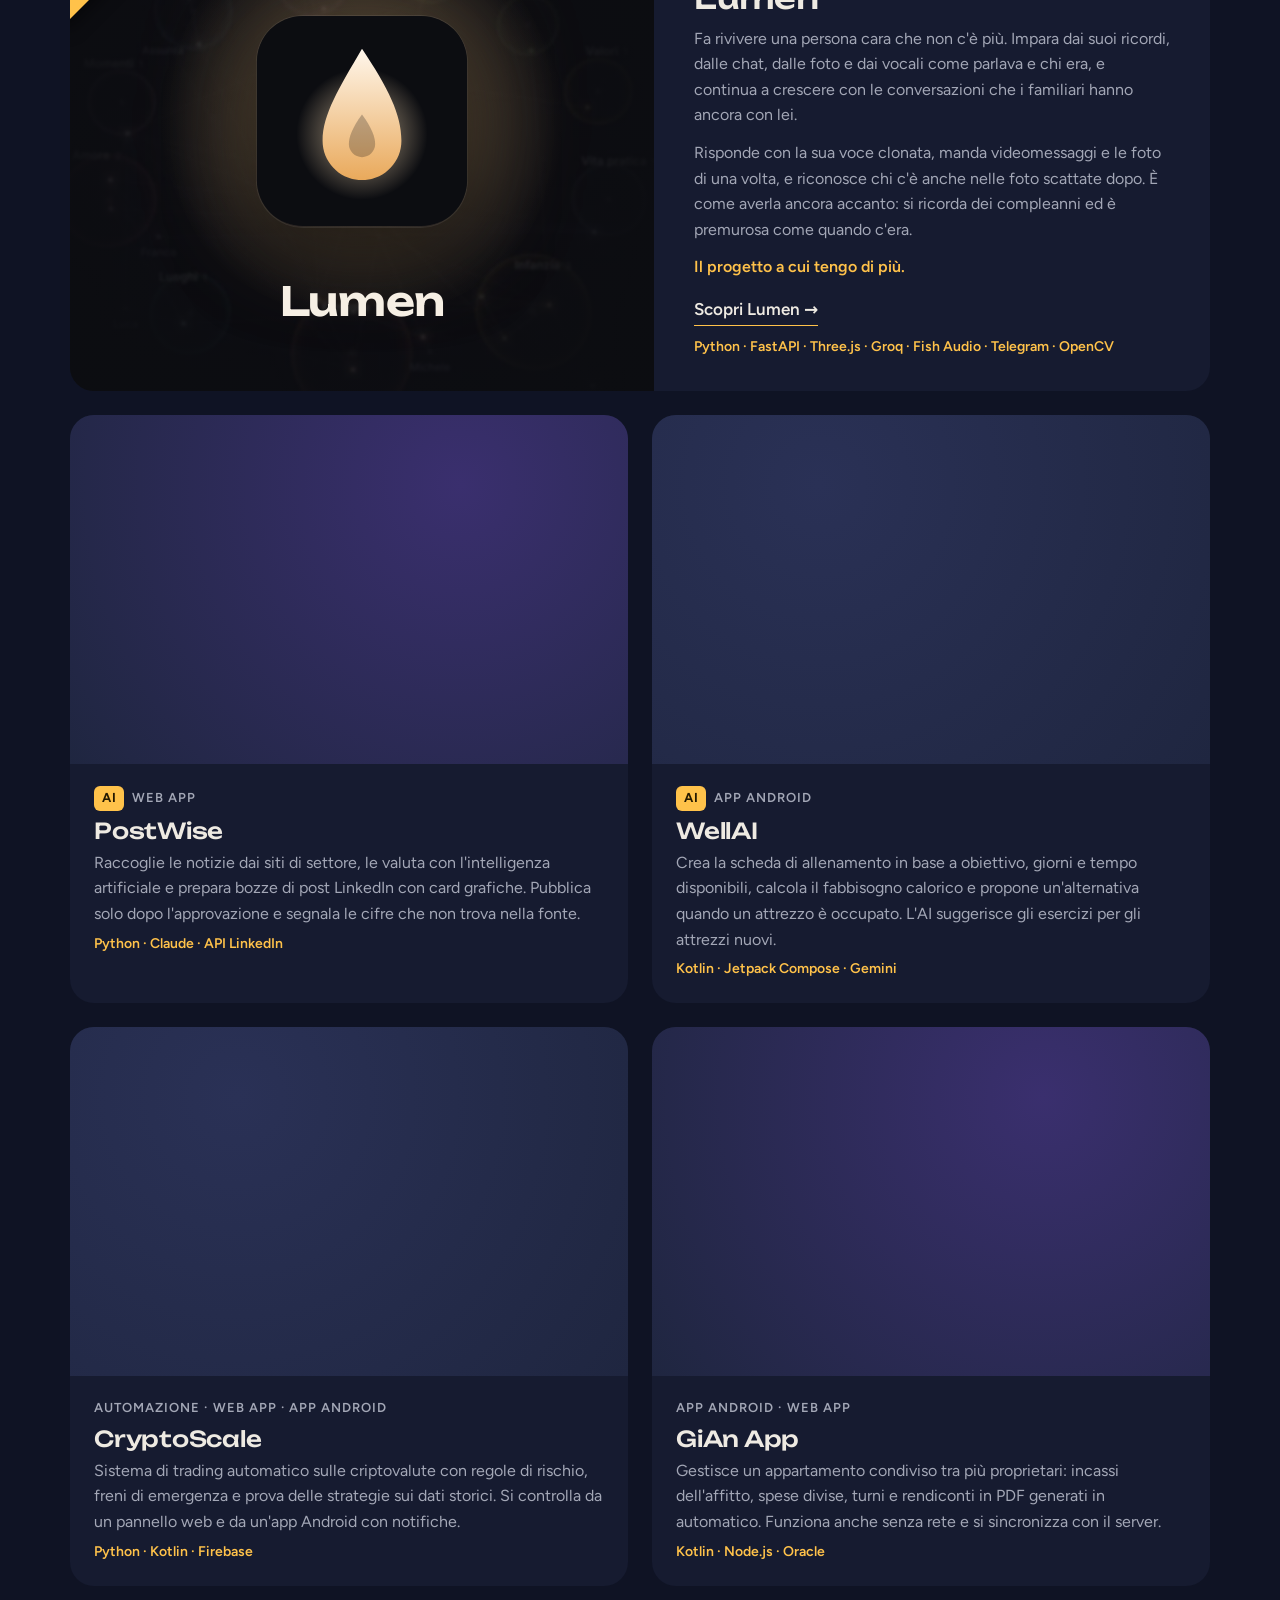
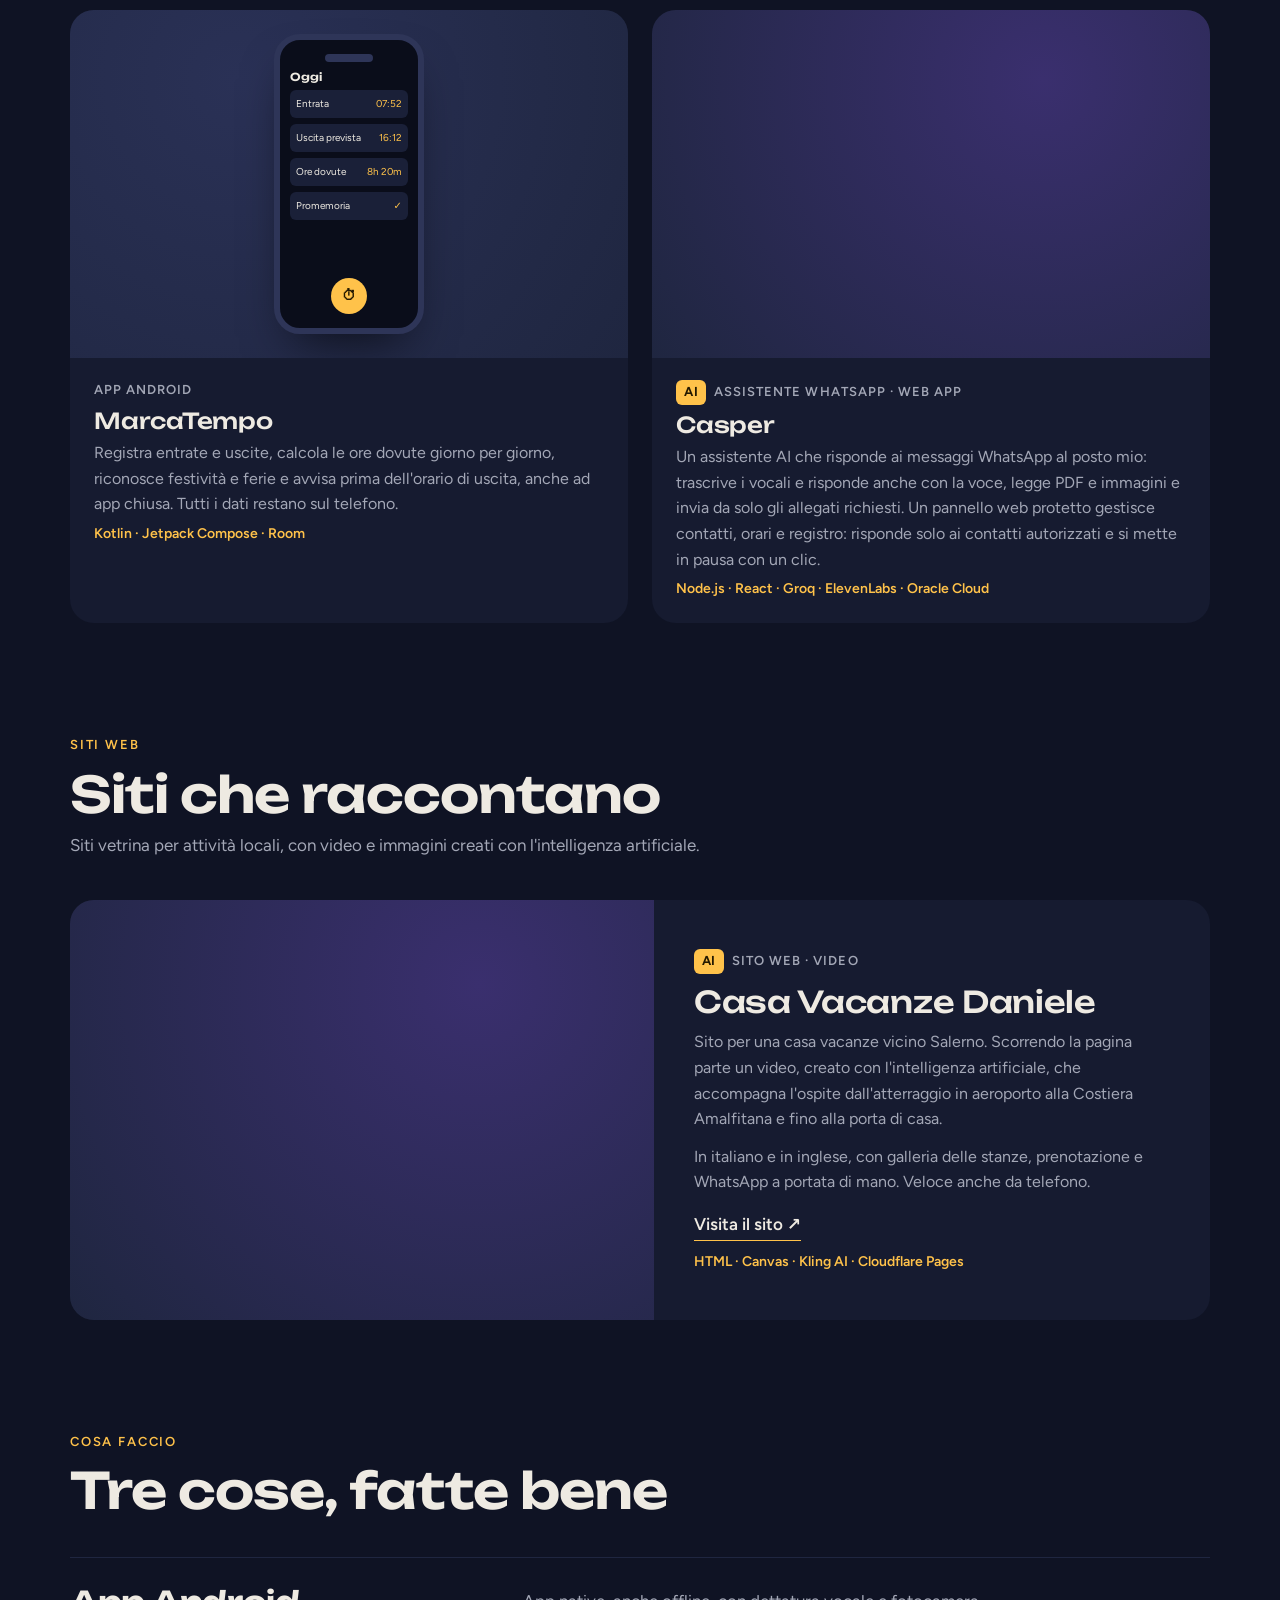
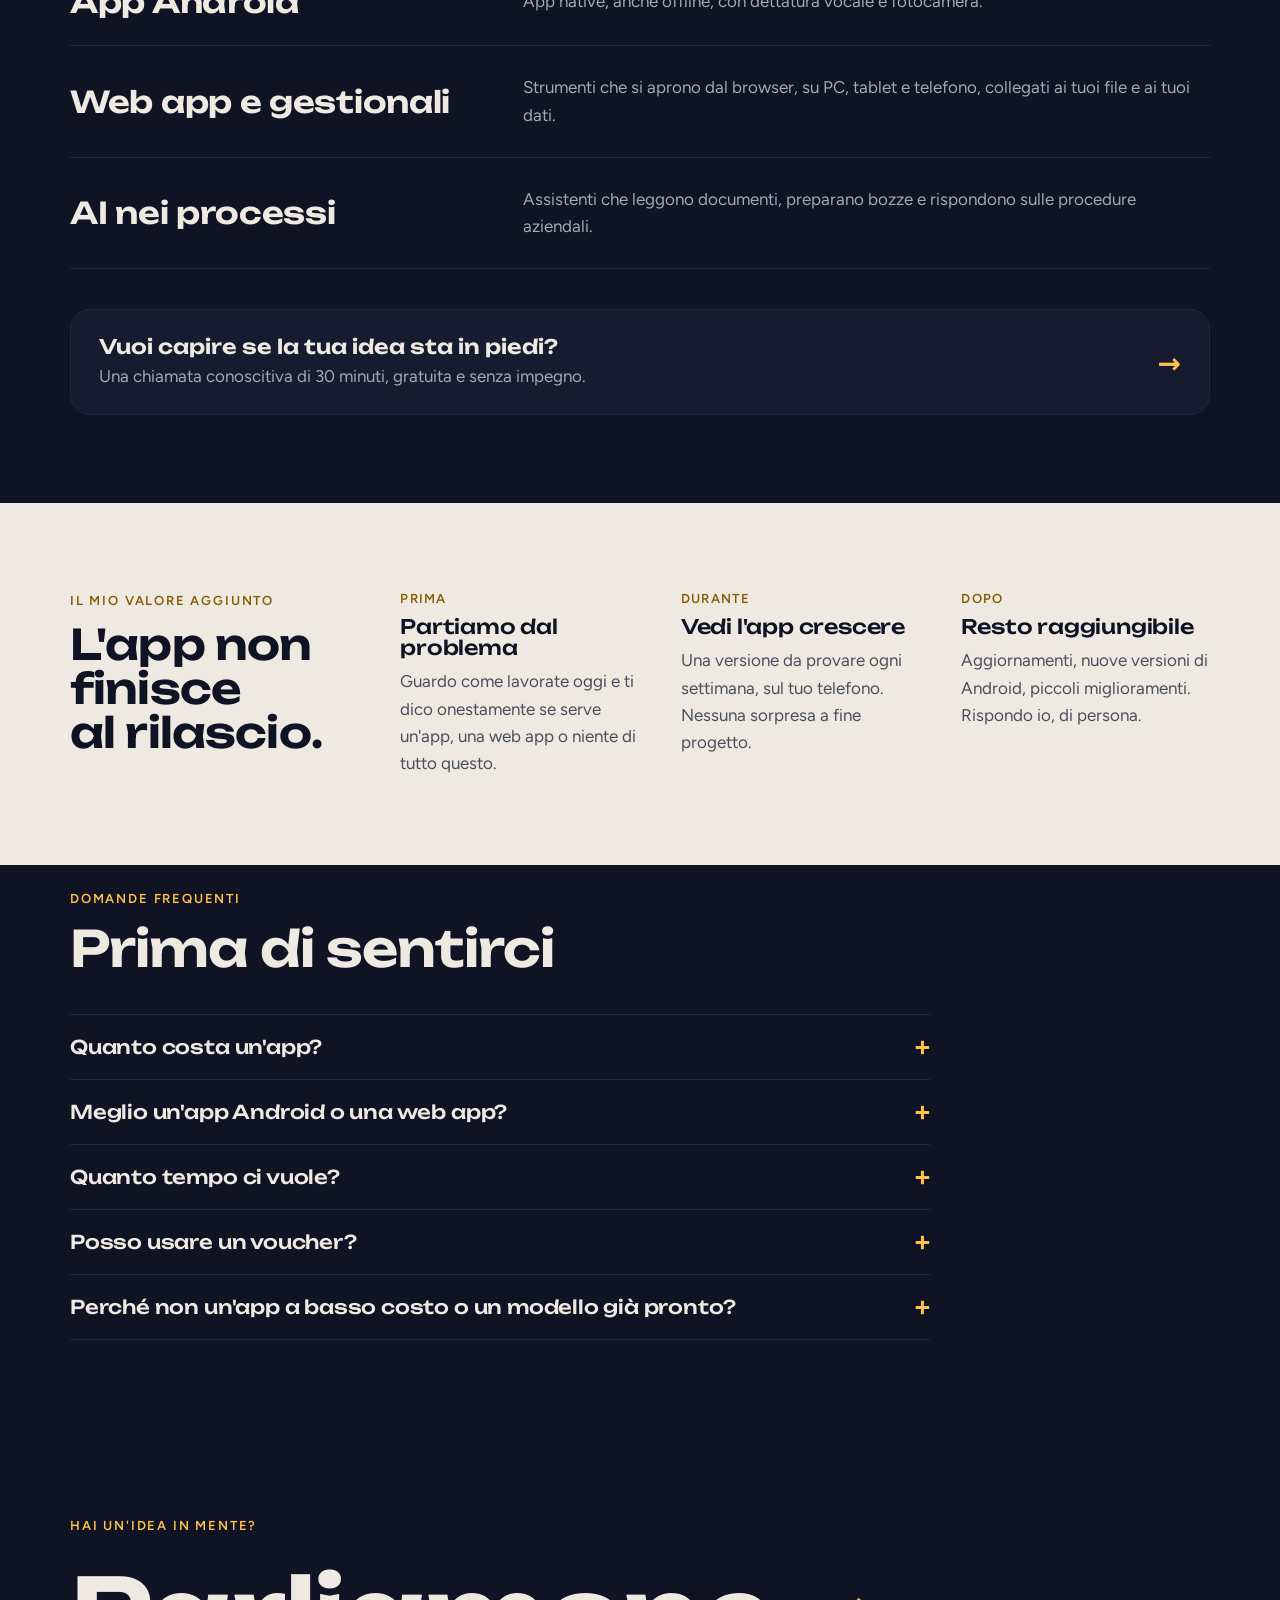
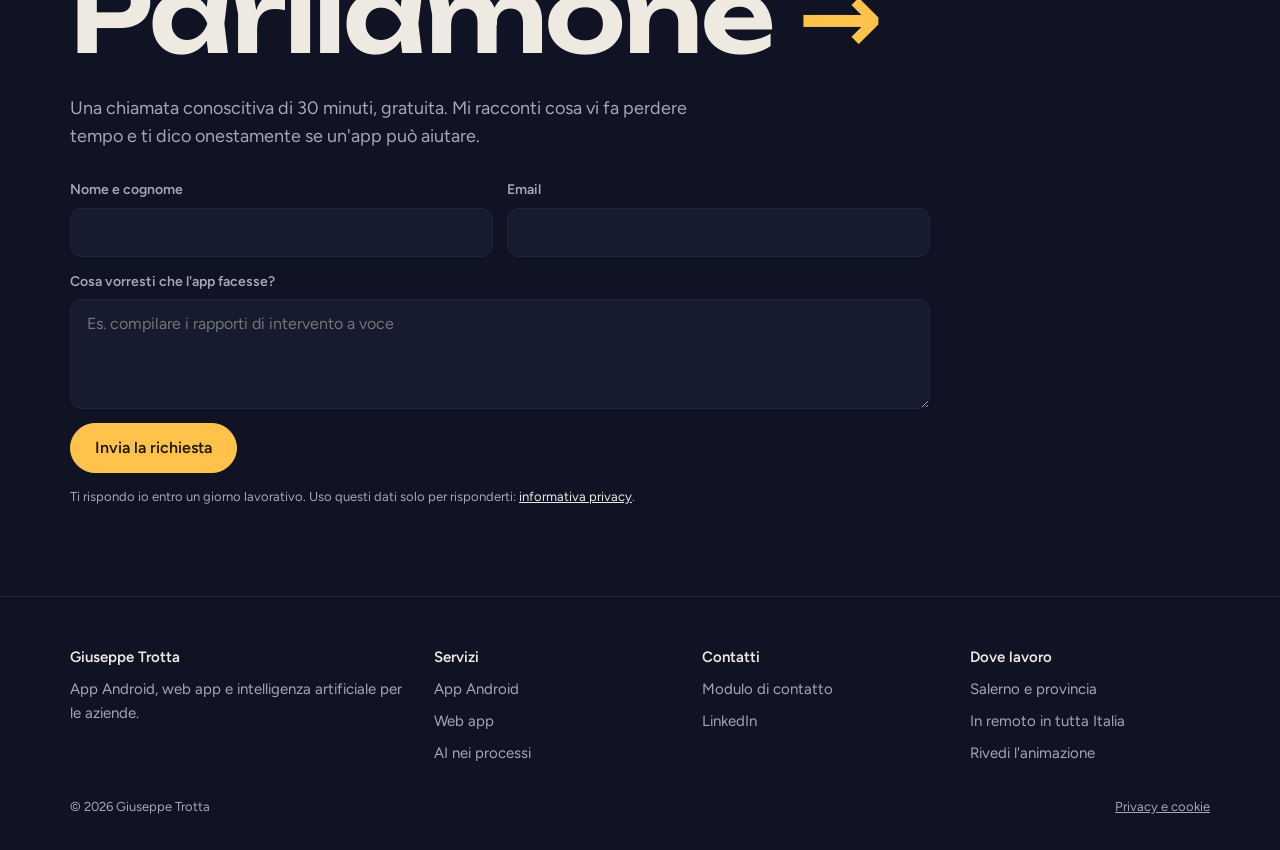
==== commit 4f8f4e93: "Aggiunge Cloudflare Web Analytics e lo cita nella privacy Co-Authored-By: Claude Opus 5.5 <noreply@a" ====
--- a/index.html
+++ b/index.html
@@ -37,6 +37,14 @@
     u.setAttribute('data-domains', 'giuseppetrotta82.github.io');
     u.setAttribute('data-exclude-search', 'true');
     document.head.appendChild(u);
+    // Cloudflare Web Analytics: anch'esso senza cookie, stessa regola (solo fuori dall'animazione)
+    if (location.hostname === 'giuseppetrotta82.github.io') {
+      var cf = document.createElement('script');
+      cf.type = 'module';
+      cf.src = 'https://static.cloudflareinsights.com/beacon.min.js';
+      cf.setAttribute('data-cf-beacon', '{"token": "210a8821b2b943499ca80351556585a0"}');
+      document.head.appendChild(cf);
+    }
   }
 </script>
 <script type="application/ld+json">
